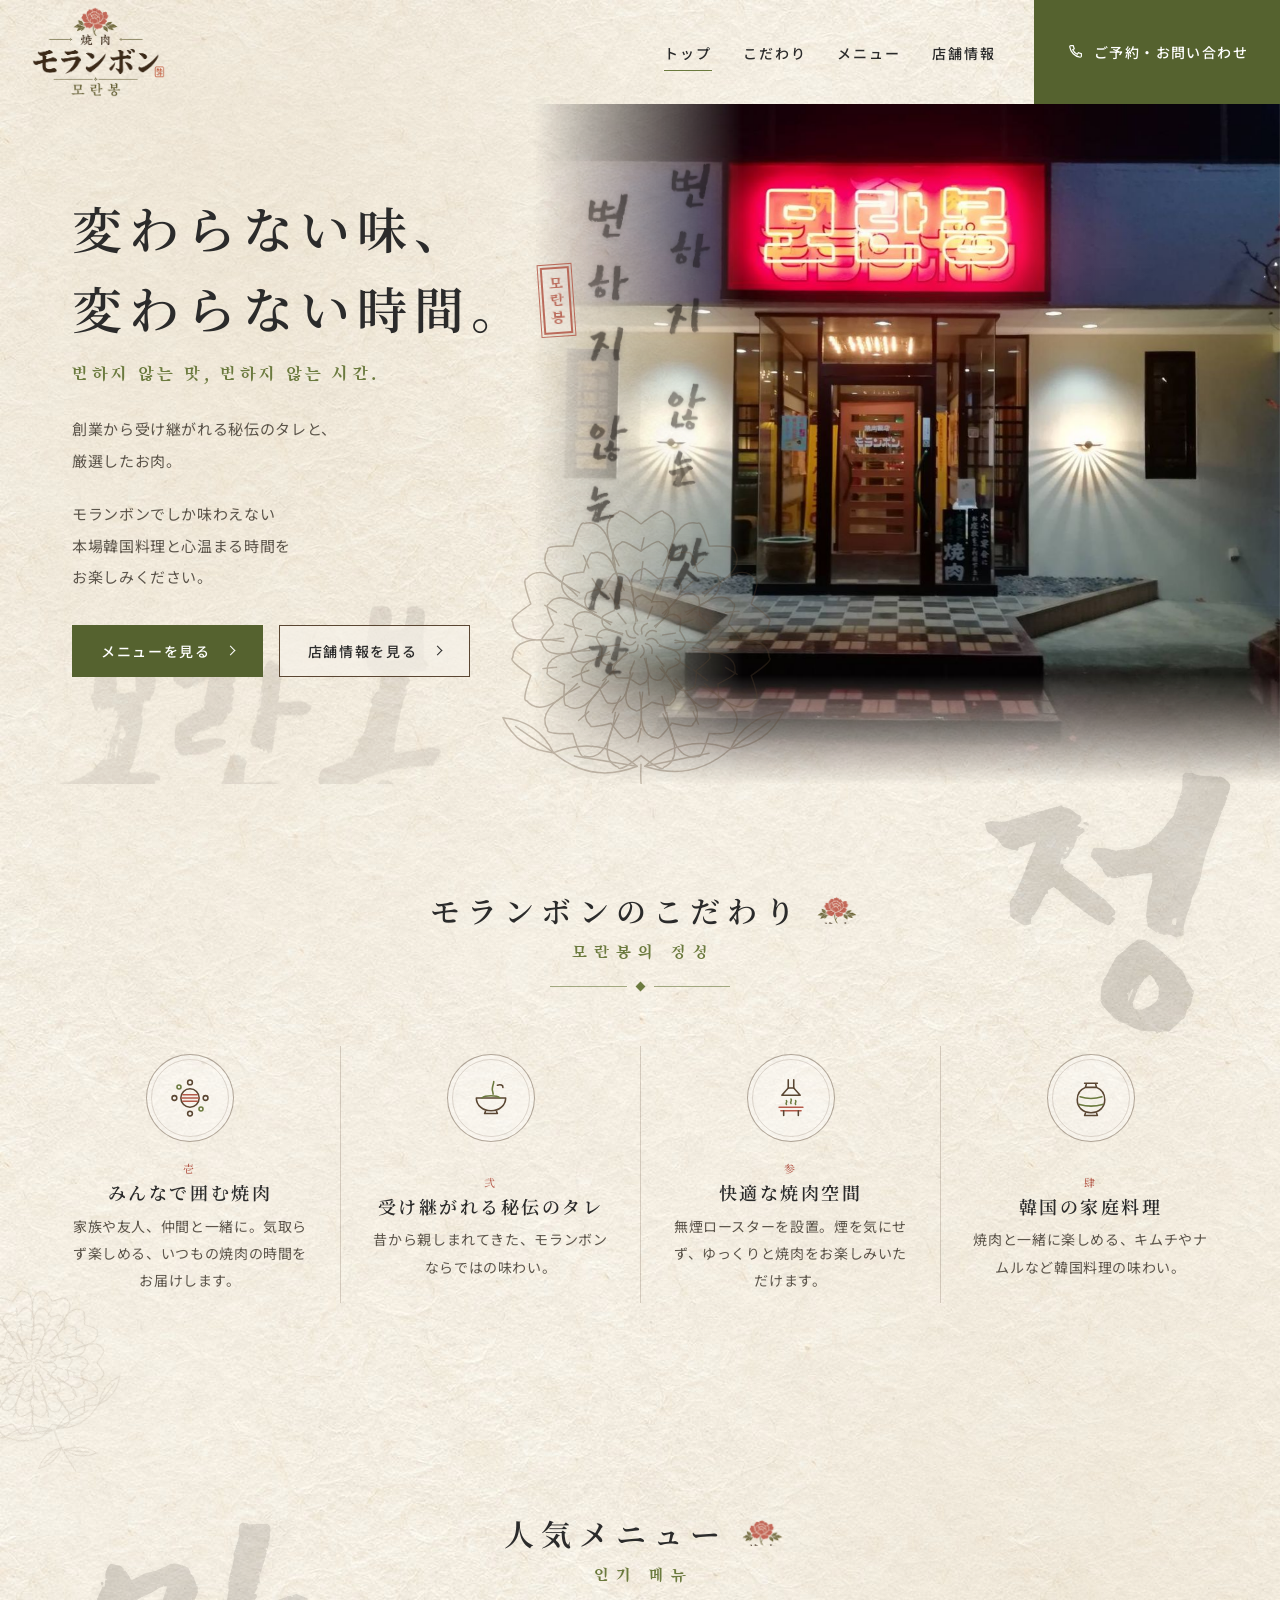
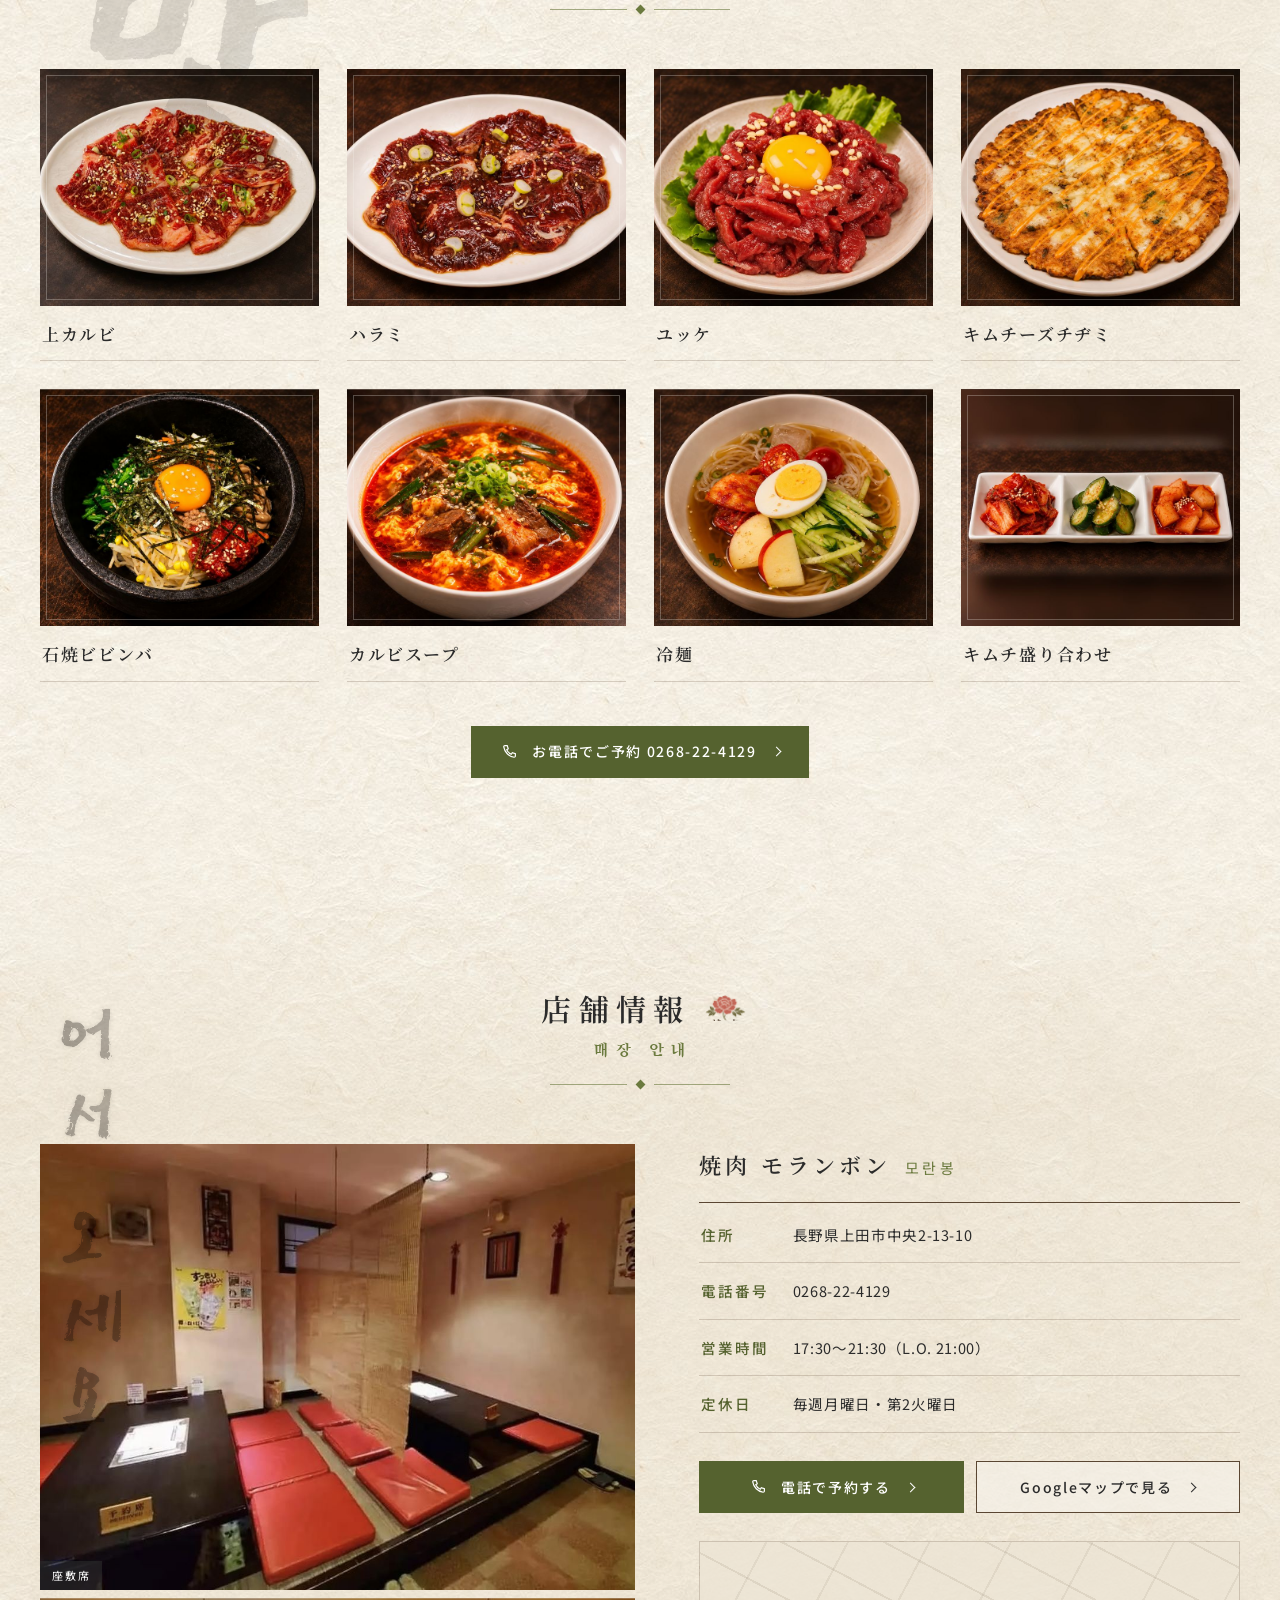
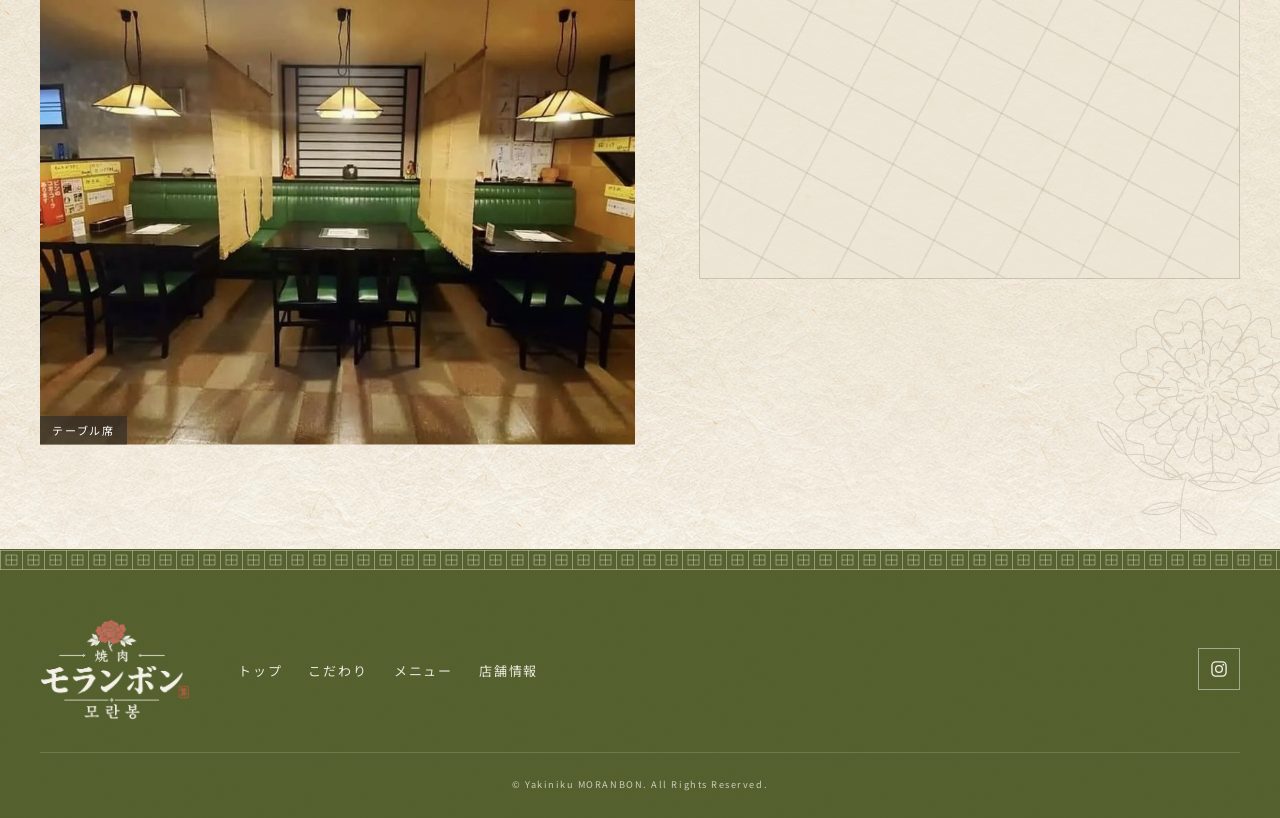
==== index.html @ 40c9368d "焼肉モランボン LP 初版 Co-Authored-By: Claude Opus 5.5 <noreply@anthropic.com> Claude-Session: https://claude" ====
<!DOCTYPE html>
<html lang="ja">
<head>
<meta charset="UTF-8">
<meta name="viewport" content="width=device-width, initial-scale=1">
<title>焼肉 モランボン｜変わらない味、変わらない時間。本場韓国の焼肉・韓国料理</title>
<meta name="description" content="焼肉・韓国料理店「モランボン（모란봉）」の公式ホームページ。創業から受け継がれる秘伝のタレと厳選したお肉、手づくりの韓国料理で、心温まる時間をお過ごしください。">
<meta name="theme-color" content="#6B7A3E">
<link rel="canonical" href="https://yu-creative-studio.github.io/moranbon/">
<meta property="og:type" content="website">
<meta property="og:site_name" content="焼肉 モランボン">
<meta property="og:title" content="焼肉 モランボン｜変わらない味、変わらない時間。">
<meta property="og:description" content="創業から受け継がれる秘伝のタレと厳選したお肉。本場・韓国の焼肉と心温まる時間を。">
<meta property="og:url" content="https://yu-creative-studio.github.io/moranbon/">
<meta property="og:image" content="https://yu-creative-studio.github.io/moranbon/images/hero-exterior.jpg">
<meta name="twitter:card" content="summary_large_image">
<link rel="icon" href="images/peony.png">

<link rel="preconnect" href="https://fonts.googleapis.com">
<link rel="preconnect" href="https://fonts.gstatic.com" crossorigin>
<link href="https://fonts.googleapis.com/css2?family=Noto+Sans+JP:wght@400;500&family=Noto+Sans+KR:wght@400;500&family=Noto+Serif+JP:wght@500;600&family=Noto+Serif+KR:wght@400&family=Song+Myung&family=Nanum+Brush+Script&display=swap" rel="stylesheet">
<link rel="preload" as="image" href="images/hero-exterior.jpg">

<!-- 構造化データ（住所・電話番号・営業時間は確定後に追記） -->
<script type="application/ld+json">
{
  "@context": "https://schema.org",
  "@type": "Restaurant",
  "name": "焼肉 モランボン",
  "alternateName": "모란봉",
  "servesCuisine": ["焼肉", "韓国料理"],
  "image": "images/hero-exterior.jpg",
  "telephone": "0268-22-4129",
  "openingHoursSpecification": [{
    "@type": "OpeningHoursSpecification",
    "dayOfWeek": ["Tuesday","Wednesday","Thursday","Friday","Saturday","Sunday"],
    "opens": "17:30",
    "closes": "21:30"
  }],
  "address": {
    "@type": "PostalAddress",
    "addressCountry": "JP",
    "addressRegion": "長野県",
    "addressLocality": "上田市",
    "streetAddress": "中央2-13-10"
  }
}
</script>

<style>
/* =========================================================
   0. Tokens
   ========================================================= */
:root{
  --paper:#F5F1E8;
  --paper-deep:#EDE5D4;
  --ink:#2B2B2B;
  --ink-soft:#5B544A;
  --brown:#5A4632;
  --moss:#6B7A3E;
  --moss-deep:#55622F;
  --rouge:#B45A4A;
  --beige:#D8C7A8;
  --line:rgba(90,70,50,.22);

  --serif:"Noto Serif JP","Hiragino Mincho ProN","Yu Mincho",serif;
  --sans:"Noto Sans JP","Hiragino Sans","Yu Gothic",sans-serif;
  --kr:"Noto Sans KR","Apple SD Gothic Neo",sans-serif;
  --kr-serif:"Song Myung","Noto Serif KR",serif;
  --kr-brush:"Nanum Brush Script","Song Myung",serif;

  --container:1200px;
  --gutter:20px;
  --header-h:72px;
}
@media (min-width:768px){ :root{ --gutter:32px; --header-h:88px; } }
@media (min-width:1200px){ :root{ --header-h:104px; } }

/* =========================================================
   1. Base
   ========================================================= */
*,*::before,*::after{ box-sizing:border-box; }
html{ scroll-behavior:smooth; -webkit-text-size-adjust:100%; scroll-padding-top:var(--header-h); }
@media (prefers-reduced-motion:reduce){ html{ scroll-behavior:auto; } }
body{
  margin:0;
  font-family:var(--sans);
  font-size:15px;
  line-height:1.9;
  letter-spacing:.04em;
  color:var(--ink);
  background-color:var(--paper);
  overflow-x:hidden;
}
@media (min-width:768px){ body{ font-size:16px; } }
img{ max-width:100%; height:auto; display:block; }
a{ color:inherit; text-decoration:none; }
ul{ list-style:none; margin:0; padding:0; }
h1,h2,h3,p,dl,dd,figure{ margin:0; }
:focus-visible{ outline:2px solid var(--moss); outline-offset:3px; }
.sr-only{ position:absolute; width:1px; height:1px; overflow:hidden; clip:rect(0 0 0 0); white-space:nowrap; }

/* =========================================================
   2. 和紙テクスチャ（全面）
   ・繊維（横方向に流れるすじ）＋紙の粒子＋ムラ をSVGで生成
   ・素材画像に差し替える場合は --washi-image を変更
   ========================================================= */
body{
  /* 和紙テクスチャ（継ぎ目なしでタイル表示）。差し替えは washi.jpg を置き換えるだけ */
  background-image:
    radial-gradient(ellipse 60% 30% at 18% 6%, rgba(216,199,168,.22), transparent 70%),
    radial-gradient(ellipse 55% 25% at 85% 40%, rgba(216,199,168,.16), transparent 70%),
    url("images/washi.jpg");
  background-size:100% 100%, 100% 100%, 1024px 1024px;
}
@media (max-width:767px){ body{ background-size:100% 100%, 100% 100%, 720px 720px; } }
main{ overflow-x:clip; }
:root{
  --washi-mottle:url("data:image/svg+xml,%3Csvg xmlns='http://www.w3.org/2000/svg' width='600' height='600'%3E%3Cfilter id='m'%3E%3CfeTurbulence type='fractalNoise' baseFrequency='.01' numOctaves='3' seed='3' stitchTiles='stitch'/%3E%3CfeColorMatrix values='0 0 0 0 .55  0 0 0 0 .45  0 0 0 0 .3  0 0 0 .9 -.32'/%3E%3C/filter%3E%3Crect width='100%25' height='100%25' filter='url(%23m)'/%3E%3C/svg%3E");
  --hanji-strands:url("data:image/svg+xml,%3Csvg xmlns='http://www.w3.org/2000/svg' width='640' height='640'%3E%3Cg fill='none' stroke='%236E5A40' stroke-linecap='round'%3E%3Cpath d='M289.5 358.3L290.4 366.7' stroke-width='0.80' opacity='0.14'/%3E%3Cpath d='M118.2 327.6L112.8 331.7' stroke-width='0.56' opacity='0.11'/%3E%3Cpath d='M58.0 518.2L65.1 519.1' stroke-width='1.09' opacity='0.18'/%3E%3Cpath d='M418.5 394.0L422.5 394.1' stroke-width='0.82' opacity='0.09'/%3E%3Cpath d='M121.7 154.8L122.1 158.0' stroke-width='0.76' opacity='0.16'/%3E%3Cpath d='M332.2 409.8L329.3 415.0' stroke-width='0.77' opacity='0.11'/%3E%3Cpath d='M638.5 637.2L633.6 643.6' stroke-width='0.69' opacity='0.10'/%3E%3Cpath d='M185.0 44.9L187.3 52.2' stroke-width='1.01' opacity='0.12'/%3E%3Cpath d='M613.1 542.3L615.5 544.1' stroke-width='1.05' opacity='0.13'/%3E%3Cpath d='M627.4 254.4L626.1 257.5' stroke-width='0.97' opacity='0.11'/%3E%3Cpath d='M55.8 212.9L49.4 218.9' stroke-width='0.57' opacity='0.10'/%3E%3Cpath d='M64.7 38.3L71.3 42.5' stroke-width='0.84' opacity='0.12'/%3E%3Cpath d='M122.0 468.4L120.4 471.8' stroke-width='0.57' opacity='0.12'/%3E%3Cpath d='M136.2 172.7L129.0 177.8' stroke-width='0.68' opacity='0.17'/%3E%3Cpath d='M134.9 252.3L131.4 259.7' stroke-width='0.56' opacity='0.18'/%3E%3Cpath d='M136.5 165.3L140.4 171.9' stroke-width='0.68' opacity='0.09'/%3E%3Cpath d='M57.7 373.0L56.3 377.2' stroke-width='0.72' opacity='0.13'/%3E%3Cpath d='M613.8 309.6L608.0 312.2' stroke-width='0.61' opacity='0.10'/%3E%3Cpath d='M581.4 523.4L585.1 525.9' stroke-width='0.94' opacity='0.17'/%3E%3Cpath d='M125.8 608.1L123.2 615.9' stroke-width='0.75' opacity='0.09'/%3E%3Cpath d='M24.8 616.1L22.1 619.7' stroke-width='0.65' opacity='0.16'/%3E%3Cpath d='M381.7 187.8L379.2 190.9' stroke-width='0.54' opacity='0.10'/%3E%3Cpath d='M358.0 545.5L362.3 550.7' stroke-width='1.05' opacity='0.10'/%3E%3Cpath d='M10.6 172.3L16.2 173.4' stroke-width='0.61' opacity='0.12'/%3E%3Cpath d='M366.2 84.2L361.3 85.9' stroke-width='1.09' opacity='0.15'/%3E%3Cpath d='M442.4 374.0L446.2 374.5' stroke-width='0.51' opacity='0.17'/%3E%3Cpath d='M448.6 616.2L447.3 619.0' stroke-width='0.79' opacity='0.15'/%3E%3Cpath d='M204.1 639.6L203.6 643.0' stroke-width='0.94' opacity='0.17'/%3E%3Cpath d='M471.7 450.4L464.3 452.4' stroke-width='0.71' opacity='0.15'/%3E%3Cpath d='M576.5 557.5L572.2 560.9' stroke-width='1.02' opacity='0.14'/%3E%3Cpath d='M400.0 244.7L397.8 250.8' stroke-width='0.55' opacity='0.14'/%3E%3Cpath d='M635.7 563.1L638.3 570.0' stroke-width='0.94' opacity='0.14'/%3E%3Cpath d='M281.9 536.6L279.5 539.0' stroke-width='0.52' opacity='0.14'/%3E%3Cpath d='M307.8 147.3L307.9 154.5' stroke-width='0.87' opacity='0.17'/%3E%3Cpath d='M163.7 7.2L161.2 11.3' stroke-width='0.62' opacity='0.10'/%3E%3Cpath d='M579.7 422.4L574.3 424.3' stroke-width='0.70' opacity='0.15'/%3E%3Cpath d='M127.0 275.8L119.5 277.9' stroke-width='1.03' opacity='0.12'/%3E%3Cpath d='M373.2 202.6L373.2 206.4' stroke-width='1.00' opacity='0.16'/%3E%3Cpath d='M455.2 608.0L459.2 610.4' stroke-width='0.77' opacity='0.11'/%3E%3Cpath d='M137.0 265.0L137.1 271.7' stroke-width='0.69' opacity='0.16'/%3E%3Cpath d='M628.5 289.6L631.9 289.9' stroke-width='1.02' opacity='0.08'/%3E%3Cpath d='M453.5 365.2L449.7 368.1' stroke-width='0.51' opacity='0.09'/%3E%3Cpath d='M291.1 15.8L297.0 21.2' stroke-width='0.58' opacity='0.08'/%3E%3Cpath d='M402.7 285.7L399.5 291.7' stroke-width='0.98' opacity='0.18'/%3E%3Cpath d='M438.1 127.6L443.0 130.7' stroke-width='0.51' opacity='0.13'/%3E%3Cpath d='M457.1 114.6L459.2 118.7' stroke-width='0.92' opacity='0.13'/%3E%3Cpath d='M393.2 484.0L389.0 487.2' stroke-width='1.04' opacity='0.09'/%3E%3Cpath d='M596.9 462.3L597.4 466.1' stroke-width='0.88' opacity='0.17'/%3E%3Cpath d='M241.2 364.0L234.5 369.0' stroke-width='1.07' opacity='0.13'/%3E%3Cpath d='M416.8 131.1L410.7 135.1' stroke-width='0.88' opacity='0.15'/%3E%3Cpath d='M136.5 576.0L127.6 576.6' stroke-width='0.82' opacity='0.16'/%3E%3Cpath d='M205.1 582.4L208.8 589.6' stroke-width='0.55' opacity='0.12'/%3E%3Cpath d='M352.2 491.7L358.1 492.2' stroke-width='0.99' opacity='0.09'/%3E%3Cpath d='M511.9 110.7L508.0 113.8' stroke-width='0.58' opacity='0.09'/%3E%3Cpath d='M330.6 463.1L326.1 469.7' stroke-width='1.07' opacity='0.13'/%3E%3Cpath d='M607.5 55.1L607.1 59.4' stroke-width='0.67' opacity='0.15'/%3E%3Cpath d='M408.9 334.6L407.4 342.5' stroke-width='0.69' opacity='0.12'/%3E%3Cpath d='M541.0 576.3L537.2 578.3' stroke-width='1.08' opacity='0.13'/%3E%3Cpath d='M366.7 128.6L366.7 134.8' stroke-width='0.86' opacity='0.08'/%3E%3Cpath d='M620.4 330.3L616.0 333.4' stroke-width='0.84' opacity='0.13'/%3E%3Cpath d='M442.2 42.2L443.9 48.2' stroke-width='1.07' opacity='0.17'/%3E%3Cpath d='M172.3 302.8L173.1 306.5' stroke-width='0.99' opacity='0.17'/%3E%3Cpath d='M305.0 203.0L303.5 206.9' stroke-width='1.06' opacity='0.09'/%3E%3Cpath d='M498.7 14.6L501.9 17.3' stroke-width='0.91' opacity='0.11'/%3E%3Cpath d='M227.4 396.7L225.0 399.4' stroke-width='0.57' opacity='0.13'/%3E%3Cpath d='M160.4 126.5L161.6 132.6' stroke-width='0.73' opacity='0.12'/%3E%3Cpath d='M338.8 102.2L337.1 106.1' stroke-width='0.88' opacity='0.13'/%3E%3Cpath d='M544.8 391.5L550.9 396.9' stroke-width='0.94' opacity='0.16'/%3E%3Cpath d='M577.7 202.2L573.0 203.3' stroke-width='0.63' opacity='0.18'/%3E%3Cpath d='M568.0 85.7L565.1 89.1' stroke-width='0.66' opacity='0.09'/%3E%3Cpath d='M532.6 269.8L539.7 272.8' stroke-width='0.74' opacity='0.15'/%3E%3Cpath d='M11.4 128.6L4.5 130.5' stroke-width='1.08' opacity='0.09'/%3E%3Cpath d='M323.6 485.2L320.3 490.2' stroke-width='0.61' opacity='0.09'/%3E%3Cpath d='M68.0 24.0L67.7 30.3' stroke-width='0.84' opacity='0.09'/%3E%3Cpath d='M118.1 130.5L110.1 130.7' stroke-width='1.06' opacity='0.09'/%3E%3Cpath d='M39.6 609.0L35.4 612.8' stroke-width='0.70' opacity='0.13'/%3E%3Cpath d='M329.8 275.3L336.4 275.5' stroke-width='0.92' opacity='0.16'/%3E%3Cpath d='M116.0 290.5L118.2 297.6' stroke-width='0.62' opacity='0.10'/%3E%3Cpath d='M328.0 9.9L321.3 14.7' stroke-width='0.92' opacity='0.17'/%3E%3Cpath d='M402.8 258.9L402.7 265.5' stroke-width='1.09' opacity='0.16'/%3E%3Cpath d='M165.3 583.2L159.6 588.0' stroke-width='0.99' opacity='0.12'/%3E%3Cpath d='M573.8 563.1L568.5 567.9' stroke-width='0.96' opacity='0.12'/%3E%3Cpath d='M462.5 45.2L463.0 50.2' stroke-width='0.51' opacity='0.12'/%3E%3Cpath d='M408.8 399.4L404.4 400.1' stroke-width='0.90' opacity='0.11'/%3E%3Cpath d='M422.2 364.5L424.4 370.4' stroke-width='1.10' opacity='0.14'/%3E%3Cpath d='M448.8 487.5L457.7 488.1' stroke-width='0.87' opacity='0.15'/%3E%3Cpath d='M164.2 257.0L166.9 258.9' stroke-width='0.73' opacity='0.09'/%3E%3Cpath d='M160.6 579.6L160.4 585.9' stroke-width='1.08' opacity='0.14'/%3E%3Cpath d='M636.9 408.3L644.5 410.2' stroke-width='0.86' opacity='0.16'/%3E%3Cpath d='M28.9 595.3L29.2 599.2' stroke-width='0.60' opacity='0.13'/%3E%3Cpath d='M391.1 37.5L393.3 45.9' stroke-width='0.82' opacity='0.14'/%3E%3Cpath d='M234.0 182.9L232.7 189.7' stroke-width='0.67' opacity='0.15'/%3E%3Cpath d='M189.5 9.0L193.9 9.6' stroke-width='0.59' opacity='0.16'/%3E%3Cpath d='M249.6 574.4L257.0 575.6' stroke-width='1.09' opacity='0.17'/%3E%3Cpath d='M47.0 579.6L47.4 585.1' stroke-width='1.08' opacity='0.10'/%3E%3Cpath d='M335.0 599.9L335.7 607.2' stroke-width='1.09' opacity='0.16'/%3E%3Cpath d='M386.3 73.7L387.3 80.3' stroke-width='0.62' opacity='0.09'/%3E%3Cpath d='M338.0 79.6L335.1 84.5' stroke-width='0.77' opacity='0.11'/%3E%3Cpath d='M372.6 268.5L371.9 276.1' stroke-width='1.10' opacity='0.18'/%3E%3Cpath d='M469.9 152.6L466.5 153.8' stroke-width='0.97' opacity='0.14'/%3E%3Cpath d='M229.9 173.8L228.4 180.7' stroke-width='0.86' opacity='0.14'/%3E%3Cpath d='M482.1 121.5L477.7 121.8' stroke-width='1.05' opacity='0.17'/%3E%3Cpath d='M25.3 38.9L26.4 43.4' stroke-width='0.87' opacity='0.09'/%3E%3Cpath d='M346.7 46.4L344.8 49.4' stroke-width='0.83' opacity='0.14'/%3E%3Cpath d='M238.8 306.3L240.8 310.0' stroke-width='0.95' opacity='0.16'/%3E%3Cpath d='M47.6 76.7L44.6 83.9' stroke-width='0.96' opacity='0.10'/%3E%3Cpath d='M271.6 165.2L274.7 172.4' stroke-width='0.89' opacity='0.18'/%3E%3Cpath d='M208.2 351.1L201.0 353.0' stroke-width='0.76' opacity='0.12'/%3E%3Cpath d='M62.1 560.1L65.4 561.0' stroke-width='0.84' opacity='0.13'/%3E%3Cpath d='M438.6 191.3L446.0 193.1' stroke-width='0.63' opacity='0.15'/%3E%3C/g%3E%3Cg fill='%236E5A40'%3E%3Ccircle cx='52' cy='194' r='0.9' opacity='0.16'/%3E%3Ccircle cx='181' cy='91' r='0.7' opacity='0.17'/%3E%3Ccircle cx='234' cy='75' r='0.9' opacity='0.15'/%3E%3Ccircle cx='588' cy='602' r='1.0' opacity='0.13'/%3E%3Ccircle cx='514' cy='195' r='0.6' opacity='0.13'/%3E%3Ccircle cx='598' cy='573' r='0.6' opacity='0.12'/%3E%3Ccircle cx='234' cy='233' r='0.7' opacity='0.13'/%3E%3Ccircle cx='125' cy='361' r='1.0' opacity='0.14'/%3E%3Ccircle cx='535' cy='360' r='0.5' opacity='0.17'/%3E%3Ccircle cx='564' cy='180' r='0.4' opacity='0.14'/%3E%3Ccircle cx='348' cy='363' r='1.1' opacity='0.16'/%3E%3Ccircle cx='515' cy='41' r='0.8' opacity='0.17'/%3E%3Ccircle cx='54' cy='52' r='0.9' opacity='0.19'/%3E%3Ccircle cx='54' cy='406' r='0.5' opacity='0.17'/%3E%3Ccircle cx='415' cy='157' r='0.6' opacity='0.17'/%3E%3Ccircle cx='334' cy='489' r='0.7' opacity='0.12'/%3E%3Ccircle cx='620' cy='430' r='0.7' opacity='0.14'/%3E%3Ccircle cx='461' cy='453' r='1.0' opacity='0.13'/%3E%3Ccircle cx='529' cy='427' r='1.0' opacity='0.18'/%3E%3Ccircle cx='534' cy='569' r='1.1' opacity='0.16'/%3E%3Ccircle cx='335' cy='454' r='1.0' opacity='0.13'/%3E%3Ccircle cx='269' cy='94' r='0.9' opacity='0.20'/%3E%3Ccircle cx='240' cy='107' r='0.5' opacity='0.13'/%3E%3Ccircle cx='187' cy='621' r='0.4' opacity='0.12'/%3E%3Ccircle cx='73' cy='415' r='0.9' opacity='0.10'/%3E%3Ccircle cx='40' cy='294' r='0.8' opacity='0.19'/%3E%3Ccircle cx='23' cy='70' r='0.5' opacity='0.11'/%3E%3Ccircle cx='151' cy='459' r='0.8' opacity='0.11'/%3E%3Ccircle cx='118' cy='180' r='0.5' opacity='0.17'/%3E%3Ccircle cx='200' cy='351' r='1.0' opacity='0.14'/%3E%3C/g%3E%3C/svg%3E");
  --lattice:url("data:image/svg+xml,%3Csvg xmlns='http://www.w3.org/2000/svg' width='44' height='22'%3E%3Cg fill='none' stroke='%23F5F1E8' stroke-opacity='.38' stroke-width='1'%3E%3Cpath d='M0 1.5H44M0 20.5H44M0.5 1.5V20.5M22.5 1.5V20.5'/%3E%3Cpath d='M6 6H17V16H6zM28 6H39V16H28z'/%3E%3Cpath d='M11.5 6V16M6 11H17M33.5 6V16M28 11H39'/%3E%3C/g%3E%3C/svg%3E");
  --washi-grain:url("data:image/svg+xml,%3Csvg xmlns='http://www.w3.org/2000/svg' width='260' height='260'%3E%3Cfilter id='n'%3E%3CfeTurbulence type='fractalNoise' baseFrequency='.85' numOctaves='3' stitchTiles='stitch'/%3E%3CfeColorMatrix values='0 0 0 0 .35  0 0 0 0 .27  0 0 0 0 .18  0 0 0 .11 0'/%3E%3C/filter%3E%3Crect width='100%25' height='100%25' filter='url(%23n)'/%3E%3C/svg%3E");
  --washi-fiber:url("data:image/svg+xml,%3Csvg xmlns='http://www.w3.org/2000/svg' width='500' height='500'%3E%3Cfilter id='f'%3E%3CfeTurbulence type='fractalNoise' baseFrequency='.004 .09' numOctaves='4' seed='7' stitchTiles='stitch'/%3E%3CfeColorMatrix values='0 0 0 0 .42  0 0 0 0 .34  0 0 0 0 .22  0 0 0 -1.5 .8'/%3E%3C/filter%3E%3Crect width='100%25' height='100%25' filter='url(%23f)' opacity='.22'/%3E%3C/svg%3E");
}

/* =========================================================
   3. 共通パーツ
   ========================================================= */
.container{ width:100%; max-width:calc(var(--container) + var(--gutter)*2); margin-inline:auto; padding-inline:var(--gutter); }
.section{ position:relative; padding-block:64px; }
@media (min-width:768px){ .section{ padding-block:88px; } }
@media (min-width:1200px){ .section{ padding-block:104px; } }

/* セクション見出し：明朝＋牡丹マーク＋菱形の飾り罫 */
.sec-title{ text-align:center; margin-bottom:40px; }
@media (min-width:768px){ .sec-title{ margin-bottom:56px; } }
.sec-title h2{
  display:inline-flex; align-items:center; gap:.5em;
  font-family:var(--serif); font-weight:600;
  font-size:clamp(22px, 2.6vw, 30px);
  letter-spacing:.24em; line-height:1.5;
  padding-left:.24em;
}
.sec-title h2 img{ width:1.35em; height:auto; flex:none; }
.sec-title .kr{ display:block; margin-top:4px; font-family:var(--kr-serif); font-size:15px; letter-spacing:.42em; padding-left:.42em; color:var(--moss); }
@media (min-width:768px){ .sec-title .kr{ font-size:17px; } }
.ornament{
  display:flex; align-items:center; justify-content:center; gap:10px;
  margin:14px auto 0; width:180px; color:var(--moss);
}
.ornament::before,.ornament::after{ content:""; flex:1; height:1px; background:currentColor; opacity:.6; }
.ornament i{ width:7px; height:7px; background:currentColor; transform:rotate(45deg); flex:none; }

/* ボタン：直線・角丸なし */
.btn{
  display:inline-flex; align-items:center; justify-content:center; gap:14px;
  min-height:52px; padding:0 28px;
  font-size:14px; letter-spacing:.12em; font-weight:500;
  border:1px solid var(--moss-deep);
  transition:background-color .25s, color .25s, border-color .25s;
}
.btn::after{
  content:""; width:7px; height:7px;
  border-top:1.5px solid currentColor; border-right:1.5px solid currentColor;
  transform:rotate(45deg); margin-left:2px;
}
.btn--fill{ background:var(--moss-deep); color:#fff; }
.btn--fill:hover{ border-color:var(--brown); }
.btn--line{ background:rgba(245,241,232,.7); color:var(--ink); border-color:var(--brown); }
.btn--line:hover{ color:#fff; border-color:var(--brown); }

/* 薄いハングル文字（縦書き・背景装飾） */
.hangul-deco{
  position:absolute; z-index:0; pointer-events:none; user-select:none;
  display:flex; flex-direction:column; align-items:flex-start;
  writing-mode:vertical-rl;
  font-family:var(--kr-serif); font-size:30px; line-height:1;
  letter-spacing:.32em;
  color:var(--brown); opacity:.2;
  white-space:nowrap;
}
.hangul-deco span{ padding:.35em .32em; border-left:1px solid rgba(90,70,50,.45); }
.hangul-deco span:first-child{ border-right:1px solid rgba(90,70,50,.45); }
.hangul-deco span:nth-child(2n){ padding-top:1.6em; }
.hangul-deco span:nth-child(3n){ font-size:.82em; padding-top:.9em; }
.hangul-deco .red{ color:var(--rouge); }

/* 韓紙ににじむ筆文字ハングル（images/calli-*.png） */
.calli{ position:absolute; z-index:0; pointer-events:none; user-select:none; height:auto; mix-blend-mode:multiply; }
.calli--hero{ display:none; }
.calli--hero-sp{ right:12px; top:12px; width:62px; opacity:.6; z-index:2; mix-blend-mode:normal; }
.calli--jeong{ width:120px; right:-14px; top:18px; opacity:.12; transform:rotate(4deg); }
.calli--mat{ width:110px; right:-10px; top:14px; opacity:.12; transform:rotate(-3deg); }
.calli--welcome{ width:44px; right:10px; top:24px; opacity:.32; }
@media (min-width:768px){
  .calli--hero{ display:block; height:440px; width:auto; left:46%; top:44px; opacity:.6; z-index:1; }
  .calli--hero-sp{ display:none; }
  .calli--jeong{ width:220px; right:2.5%; top:30px; opacity:.16; }
  .calli--mat{ width:200px; right:auto; left:2.5%; top:36px; opacity:.16; }
  .calli--welcome{ width:auto; height:380px; right:auto; left:3%; top:40px; opacity:.4; }
}
@media (min-width:1200px){
  .calli--hero{ height:560px; left:44%; top:34px; }
  .calli--jeong{ width:290px; right:4%; }
  .calli--mat{ width:260px; left:4%; }
  .calli--welcome{ height:460px; }
}

/* 落款（赤い印） */
.seal{
  display:inline-grid; grid-template-columns:1fr; place-items:center;
  writing-mode:vertical-rl;
  font-family:var(--kr-serif); color:var(--rouge);
  border:2px solid var(--rouge); outline:1px solid var(--rouge); outline-offset:2px;
  padding:6px 4px; line-height:1.05; letter-spacing:.06em;
  background:rgba(245,241,232,.4);
  transform:rotate(-4deg);
  opacity:.88;
}

/* 創窓（チャンサル）格子の帯 */
.lattice-band{ height:22px; background-image:var(--lattice); background-size:44px 22px; background-repeat:repeat-x; }

/* 牡丹の線画（装飾） */
.peony-line{ position:absolute; z-index:0; pointer-events:none; color:var(--brown); }
.peony-line svg{ width:100%; height:100%; display:block; }

/* スクロールで静かに現れる */
/* =========================================================
   MOTION
   ・JSが動く環境でのみ「画面外の要素」を隠し、表示時に動かす
     （最初の画面はアニメーション前から完成している）
   ・prefers-reduced-motion では全て停止
   ========================================================= */
:root{ --ease-out:cubic-bezier(.22,.61,.36,1); --ease-brush:cubic-bezier(.65,.05,.36,1); }

/* 待機状態へは一瞬で切り替え、表示時だけアニメーションさせる */
.js-motion .is-pending,.js-motion .is-pending *,.js-motion .is-pending::before,.js-motion .is-pending::after,.js-motion .is-pending *::before,.js-motion .is-pending *::after{ transition:none !important; }

/* --- 汎用：ふわっと浮かび上がる --- */
.js-motion .reveal.is-pending{ opacity:0; transform:translateY(28px); }
.js-motion .reveal{ transition:opacity 1.6s var(--ease-out), transform 1.6s var(--ease-out); }

/* --- 見出し：飾り罫が中央から伸びる／韓国語が字間を詰めて現れる --- */
.js-motion .sec-title.is-pending .ornament::before,
.js-motion .sec-title.is-pending .ornament::after{ transform:scaleX(0); }
.js-motion .sec-title .ornament::before{ transform-origin:right; transition:transform 1.76s 0.56s var(--ease-out); }
.js-motion .sec-title .ornament::after{ transform-origin:left; transition:transform 1.76s 0.56s var(--ease-out); }
.js-motion .sec-title.is-pending .ornament i{ transform:rotate(45deg) scale(0); }
.js-motion .sec-title .ornament i{ transition:transform 0.96s 0.4s var(--ease-out); }
.js-motion .sec-title.is-pending .kr{ opacity:0; letter-spacing:.9em; }
.js-motion .sec-title .kr{ transition:opacity 1.92s 0.32s ease, letter-spacing 2.24s 0.32s var(--ease-out); }
.js-motion .sec-title.is-pending h2 img{ transform:rotate(-40deg) scale(.4); opacity:0; }
.js-motion .sec-title h2 img{ transition:transform 1.76s 0.8s var(--ease-out), opacity 1.28s 0.8s ease; }

/* --- こだわり：アイコンの円がふくらむ --- */
.js-motion .feature.is-pending .feature-icon{ transform:scale(.7); }
.js-motion .feature .feature-icon{ transition:transform 1.6s var(--ease-out); transition-delay:inherit; }
.feature-icon svg{ transition:transform 0.8s var(--ease-out); }
.feature:hover .feature-icon svg{ transform:translateY(-3px) rotate(-6deg); }

/* --- メニュー：写真が下から幕を上げるように現れる --- */
.js-motion .menu-card figure{ transition:clip-path 1.76s var(--ease-brush); transition-delay:inherit; clip-path:inset(0 0 0 0); }
.js-motion .menu-card.is-pending figure{ clip-path:inset(100% 0 0 0); }
.js-motion .menu-card figure img{ transition:transform 2.56s var(--ease-out); }
.js-motion .menu-card.is-pending figure img{ transform:scale(1.18); }
.menu-card:hover figure img{ transform:scale(1.06); }

/* --- 店舗写真：左右からスライド --- */
.js-motion .shop-photos.is-pending figure:nth-child(1){ clip-path:inset(0 100% 0 0); }
.js-motion .shop-photos.is-pending figure:nth-child(2){ clip-path:inset(0 0 0 100%); }
.js-motion .shop-photos figure{ clip-path:inset(0 0 0 0); transition:clip-path 1.92s var(--ease-brush); }
.js-motion .shop-photos figure:nth-child(2){ transition-delay:.18s; }

/* --- 筆文字：筆で書くように上から（横書きは左から）にじみ出る --- */
.js-motion .calli.is-pending{ clip-path:inset(0 0 100% 0); filter:blur(3px); }
.js-motion .calli{ transition:clip-path 3.84s var(--ease-brush), filter 3.84s ease; }
.js-motion .hero-brush.is-pending{ clip-path:inset(0 100% 0 0); }
.js-motion .hero-brush{ transition:clip-path 3.52s 1.44s var(--ease-brush); }
/* スクロールでわずかに漂う（パララックス） */
.calli,.hero-brush,.peony-line{ translate:0 var(--py,0px); }

/* --- 牡丹の線画：線が描かれていく --- */
.js-motion .peony-line svg{ stroke-dasharray:1400; stroke-dashoffset:0; transition:stroke-dashoffset 6.4s var(--ease-out); }
.js-motion .peony-line.is-pending svg{ stroke-dashoffset:1400; }
.peony-line svg{ animation:peony-sway 22.4s ease-in-out infinite alternate; transform-origin:50% 90%; }
@keyframes peony-sway{ from{ rotate:-2deg; } to{ rotate:2.5deg; } }

/* --- ファーストビュー：読み込み時の演出 --- */
.js-motion .hero-photo img{ animation:hero-zoom 4.48s var(--ease-out) both; }
@keyframes hero-zoom{ from{ transform:scale(1.12); filter:brightness(.55) saturate(.6); } to{ transform:scale(1); filter:none; } }
.js-motion .hero-copy h1 .line{ animation:rise 1.92s var(--ease-out) both; }
.js-motion .hero-copy h1 .line:nth-child(1){ animation-delay:.35s; }
.js-motion .hero-copy h1 .line:nth-child(2){ animation-delay:.6s; }
.js-motion .hero-kr{ animation:rise-kr 2.24s 1.52s var(--ease-out) both; }
.js-motion .hero-lead{ animation:rise 1.76s 1.84s var(--ease-out) both; }
.js-motion .hero-lead + .hero-lead{ animation-delay:1.3s; }
.js-motion .hero-actions{ animation:rise 1.6s 2.4s var(--ease-out) both; }
.js-motion .hero-copy .seal{ animation:stamp 0.88s 3.04s cubic-bezier(.3,1.6,.5,1) both; }
@keyframes rise{ from{ opacity:0; transform:translateY(26px); } to{ opacity:1; transform:none; } }
@keyframes rise-kr{ from{ opacity:0; letter-spacing:.6em; } to{ opacity:1; letter-spacing:.2em; } }
@keyframes stamp{ 0%{ opacity:0; transform:rotate(-4deg) scale(2.2); } 60%{ opacity:1; } 100%{ opacity:.88; transform:rotate(-4deg) scale(1); } }
.js-motion .site-header{ animation:fade-down 1.44s 0.16s var(--ease-out) both; }
@keyframes fade-down{ from{ opacity:0; transform:translateY(-14px); } to{ opacity:1; transform:none; } }

/* ネオン看板のようにかすかに明滅（TOP写真のハイライト） */
.hero-photo::after{
  content:""; position:absolute; inset:0; pointer-events:none;
  background:radial-gradient(ellipse 30% 18% at 62% 22%, rgba(255,60,80,.22), transparent 70%);
  mix-blend-mode:screen; animation:neon 8s 4.8s infinite;
}
@media (max-width:767px){ .hero-photo::after{ background:radial-gradient(ellipse 40% 20% at 48% 18%, rgba(255,60,80,.22), transparent 70%); } }
@keyframes neon{ 0%,100%{ opacity:.9; } 46%{ opacity:.9; } 48%{ opacity:.35; } 50%{ opacity:1; } 53%{ opacity:.5; } 56%{ opacity:1; } }

/* ボタン：ホバーで墨が満ちる */
.btn{ position:relative; overflow:hidden; isolation:isolate; }
.btn::before{ content:""; position:absolute; inset:0; z-index:-1; background:var(--brown); transform:scaleX(0); transform-origin:left; transition:transform .5s var(--ease-out); }
.btn:hover::before{ transform:scaleX(1); }
.btn--line:hover{ color:#fff; }
.btn:hover::after{ animation:nudge 0.96s ease; }
@keyframes nudge{ 50%{ translate:4px 0; } }

@media (prefers-reduced-motion:reduce){
  *,*::before,*::after{ animation:none !important; transition:none !important; }
  .js-motion .is-pending,.js-motion .is-pending *{ opacity:1 !important; transform:none !important; clip-path:none !important; filter:none !important; }
  .calli,.hero-brush,.peony-line{ translate:none; }
}

/* 未確定情報のプレースホルダー */
.ph{
  color:#9A8E7B; font-size:.92em;
  border-bottom:1px dashed #B9AB92; padding-bottom:1px;
}

/* =========================================================
   SECTION 01：ヘッダー
   ========================================================= */
.site-header{
  position:sticky; top:0; z-index:100;
  height:var(--header-h);
  transition:background-color .3s, box-shadow .3s;
}
.site-header.is-scrolled{
  background:rgba(245,241,232,.94);
  box-shadow:0 1px 0 var(--line);
  -webkit-backdrop-filter:blur(6px); backdrop-filter:blur(6px);
}
.header-inner{
  height:100%; display:flex; align-items:center; justify-content:space-between;
  padding-left:var(--gutter);
}
.logo{ display:block; flex:none; }
.logo img{ height:calc(var(--header-h) - 14px); width:auto; }

.gnav{ display:none; }
@media (min-width:1200px){
  .gnav{ display:flex; align-items:stretch; height:100%; }
  .gnav ul{ display:flex; align-items:center; gap:clamp(20px,2.4vw,40px); padding-right:clamp(24px,3vw,44px); }
  .gnav a{
    position:relative; font-size:14px; letter-spacing:.14em; font-weight:500; padding:8px 0;
  }
  .gnav a::after{
    content:""; position:absolute; left:50%; bottom:0; width:0; height:1px; background:var(--moss);
    transition:width .3s, left .3s;
  }
  .gnav a:hover::after,.gnav a[aria-current="page"]::after{ width:100%; left:0; }
  .gnav .reserve{
    display:flex; align-items:center; gap:10px;
    padding:0 32px; background:var(--moss-deep); color:#fff;
    font-size:14px; letter-spacing:.1em; font-weight:500;
    transition:background-color .25s;
  }
  .gnav .reserve:hover{ background:var(--brown); }
  .gnav .reserve svg{ width:18px; height:18px; }
}

/* ハンバーガー */
.menu-toggle{
  width:var(--header-h); height:var(--header-h); flex:none;
  display:flex; flex-direction:column; align-items:center; justify-content:center; gap:6px;
  background:var(--moss-deep); color:#fff; border:0; cursor:pointer; padding:0;
  font-family:var(--sans); font-size:10px; letter-spacing:.14em;
}
.menu-toggle .bars{ position:relative; width:26px; height:14px; }
.menu-toggle .bars span{ position:absolute; left:0; width:100%; height:1.5px; background:#fff; transition:transform .3s, opacity .3s, top .3s; }
.menu-toggle .bars span:nth-child(1){ top:0; }
.menu-toggle .bars span:nth-child(2){ top:6px; }
.menu-toggle .bars span:nth-child(3){ top:12px; }
.menu-open .menu-toggle .bars span:nth-child(1){ top:6px; transform:rotate(45deg); }
.menu-open .menu-toggle .bars span:nth-child(2){ opacity:0; }
.menu-open .menu-toggle .bars span:nth-child(3){ top:6px; transform:rotate(-45deg); }
@media (min-width:1200px){ .menu-toggle{ display:none; } }

/* スマホ・タブレット用ドロワー */
.drawer{
  position:fixed; inset:var(--header-h) 0 0 0; z-index:99;
  background:var(--paper);
  background-image:url("images/washi.jpg");
  background-size:720px 720px;
  overflow-y:auto;
  opacity:0; visibility:hidden; transform:translateY(-8px);
  transition:opacity .3s, transform .3s, visibility 0s .3s;
}
.menu-open .drawer{ opacity:1; visibility:visible; transform:none; transition:opacity .3s, transform .3s; }
.menu-open{ overflow:hidden; }
.drawer-inner{ padding:24px var(--gutter) 48px; max-width:560px; margin-inline:auto; }
.drawer li a{
  display:flex; justify-content:space-between; align-items:baseline;
  padding:18px 4px; border-bottom:1px solid var(--line);
  font-family:var(--serif); font-size:18px; letter-spacing:.18em;
}
.drawer li a small{ font-family:var(--kr); font-size:11px; color:var(--moss); letter-spacing:.2em; }
.drawer .btn{ width:100%; margin-top:32px; }
@media (min-width:1200px){ .drawer{ display:none; } }

/* =========================================================
   SECTION 02：ファーストビュー
   ========================================================= */
.hero{ position:relative; overflow:hidden; }
.hero-photo{ position:relative; z-index:1; }
.hero-photo img{ width:100%; height:100%; object-fit:cover; object-position:50% 30%; }
.hero-photo{
  aspect-ratio:4/3.2;
  -webkit-mask-image:linear-gradient(to bottom, #000 62%, transparent 100%);
          mask-image:linear-gradient(to bottom, #000 62%, transparent 100%);
}
.hero-copy{ position:relative; z-index:2; padding:0 var(--gutter) 56px; margin-top:-56px; }
.hero-copy h1{
  font-family:var(--serif); font-weight:600;
  font-size:clamp(30px, 8.6vw, 40px);
  line-height:1.6; letter-spacing:.14em;
}
.hero-copy h1 .line{ display:block; }
.hero-copy h1 .seal{ font-weight:400; }
.hero-lead{ margin-top:22px; color:var(--ink-soft); line-height:2.1; font-size:14.5px; }
.hero-lead span{ display:block; }
.hero-actions{ display:grid; gap:12px; margin-top:32px; }
.hero .hangul-deco{ top:8px; right:4px; font-size:20px; height:280px; z-index:2; opacity:.24; color:#fff; }
.hero .hangul-deco span:nth-child(n+5){ display:none; }
@media (max-width:767px){
  .menu-sec .hangul-deco,.shop-sec .hangul-deco{ display:none; }
  .features .hangul-deco{ opacity:.1; top:16px; }
  .hero .hangul-deco{ opacity:.42; }
}
.hero .hangul-deco span{ border-color:rgba(255,255,255,.5); }
.hero-kr{ margin-top:10px; font-family:var(--kr-serif); font-size:16px; letter-spacing:.2em; color:var(--moss); }
.hero-brush{ display:none; }
.hero-copy .seal{ position:absolute; right:var(--gutter); top:-28px; font-size:15px; }
.hero .peony-line{ width:220px; height:220px; left:-30px; top:calc(min(80vw, 600px) - 150px); opacity:.28; z-index:1; }

@media (min-width:768px){
  .hero{
    display:grid; grid-template-columns:minmax(0,1fr) minmax(0,1.15fr);
    min-height:540px;
  }
  .hero-copy{
    grid-column:1; grid-row:1; align-self:center;
    margin:0; padding:40px 0 64px var(--gutter);
  }
  .hero-photo{
    grid-column:2; grid-row:1;
    aspect-ratio:auto;
    -webkit-mask-image:linear-gradient(to right, transparent 0, #000 28%), linear-gradient(to top, transparent 0, #000 16%);
            mask-image:linear-gradient(to right, transparent 0, #000 28%), linear-gradient(to top, transparent 0, #000 16%);
    -webkit-mask-composite:source-in; mask-composite:intersect;
  }
  .hero-copy h1{ font-size:clamp(32px, 4.2vw, 50px); white-space:nowrap; }
  .hero-actions{ display:flex; flex-wrap:wrap; gap:16px; }
  .hero .hangul-deco{ top:24px; right:auto; left:40%; height:440px; font-size:26px; color:var(--brown); opacity:.16; }
  .hero .hangul-deco span:nth-child(n+5){ display:block; }
  .hero .hangul-deco span{ border-color:rgba(90,70,50,.45); }
  .hero-copy .seal{ position:static; margin-left:14px; vertical-align:top; font-size:16px; }
  .hero-brush{
    display:block; position:absolute; z-index:1; pointer-events:none;
    left:var(--gutter); bottom:18px;
    width:300px; height:auto; mix-blend-mode:multiply; opacity:.1;
  }
  .hero .peony-line{ width:300px; height:300px; left:44%; top:auto; bottom:-70px; opacity:.32; }
}
@media (min-width:1200px){
  .hero{ grid-template-columns:minmax(0,5fr) minmax(0,7fr); min-height:680px; }
  .hero-copy{ padding-left:max(var(--gutter), calc((100vw - var(--container)) / 2 + var(--gutter))); padding-right:16px; }
  .hero-lead{ font-size:15px; }
  .hero .peony-line{ width:360px; height:360px; left:36%; bottom:-80px; }
  .hero .hangul-deco{ left:46%; }
  .hero-brush{ left:max(var(--gutter), calc((100vw - var(--container)) / 2)); width:420px; bottom:-70px; }
  .hero-kr{ font-size:18px; }
}

/* =========================================================
   SECTION 03：こだわり
   ========================================================= */
.features{ position:relative; z-index:1; }
.feature-list{ display:grid; grid-template-columns:1fr; }
.feature{
  display:grid; grid-template-columns:72px 1fr; gap:18px; align-items:start;
  padding:24px 4px; border-top:1px solid var(--line);
}
.feature:last-child{ border-bottom:1px solid var(--line); }
.feature-icon{
  width:72px; height:72px; border-radius:50%;
  border:1px solid rgba(90,70,50,.45);
  display:grid; place-items:center;
  background:rgba(255,255,255,.35);
  position:relative;
}
.feature-icon::after{ content:""; position:absolute; inset:4px; border-radius:50%; border:1px solid rgba(90,70,50,.18); }
.feature-icon svg{ width:38px; height:38px; }
.feature h3{ font-family:var(--serif); font-weight:600; font-size:18px; letter-spacing:.14em; line-height:1.6; }
.feature h3 .num{ display:block; font-family:var(--serif); font-size:11px; letter-spacing:.2em; color:var(--rouge); font-weight:500; }
.feature p{ margin-top:6px; font-size:14px; color:var(--ink-soft); line-height:1.95; }

@media (min-width:768px){
  .feature-list{ grid-template-columns:1fr 1fr; }
  .feature{ grid-template-columns:1fr; justify-items:center; text-align:center; padding:36px 28px; border-top:0; }
  .feature:last-child{ border-bottom:0; }
  .feature:nth-child(2n){ border-left:1px solid var(--line); }
  .feature:nth-child(n+3){ border-top:1px solid var(--line); }
  .feature-icon{ width:88px; height:88px; }
  .feature-icon svg{ width:44px; height:44px; }
  .feature p{ max-width:22em; }
}
@media (min-width:1200px){
  .feature-list{ grid-template-columns:repeat(4,1fr); }
  .feature{ padding:8px 28px; }
  .feature:nth-child(n+3){ border-top:0; }
  .feature + .feature{ border-left:1px solid var(--line); }
}
.features .hangul-deco{ right:1.5%; top:30px; height:360px; font-size:24px; }
@media (max-width:1199px){ .features .hangul-deco{ font-size:18px; height:300px; opacity:.16; } }
.features .peony-line{ width:200px; height:200px; left:-60px; bottom:-40px; opacity:.16; transform:rotate(-18deg); }

/* =========================================================
   SECTION 04：人気メニュー
   ========================================================= */
.menu-grid{ display:grid; grid-template-columns:repeat(2,1fr); gap:24px 14px; }
@media (min-width:768px){ .menu-grid{ gap:36px 28px; } }
@media (min-width:1200px){ .menu-grid{ grid-template-columns:repeat(4,1fr); gap:28px; } }
.menu-card figure{ position:relative; aspect-ratio:1/1; overflow:hidden; background:#1d1a17; }
@media (min-width:768px){ .menu-card figure{ aspect-ratio:4/3.4; } }
.menu-card figure img{ width:100%; height:100%; object-fit:cover; transition:transform .8s ease; }
.menu-card:hover figure img{ transform:scale(1.04); }
.menu-card figure::after{ content:""; position:absolute; inset:6px; border:1px solid rgba(245,241,232,.28); pointer-events:none; }
.menu-meta{
  display:flex; flex-wrap:wrap; justify-content:space-between; align-items:baseline; gap:2px 8px;
  padding:12px 2px 10px; border-bottom:1px solid var(--line);
}
.menu-meta h3{ font-family:var(--serif); font-weight:600; font-size:15px; letter-spacing:.1em; }
@media (min-width:768px){ .menu-meta h3{ font-size:17px; } }
.menu-meta .price{ font-family:var(--serif); font-size:14px; color:var(--brown); letter-spacing:.06em; white-space:nowrap; }
.menu-meta .price.is-tbd{ color:#9A8E7B; font-size:12px; font-family:var(--sans); letter-spacing:.1em; }

/* 写真未提供時の仮画像 */
.img-placeholder{
  position:absolute; inset:0; display:grid; place-content:center; justify-items:center; gap:10px;
  background:
    radial-gradient(circle at 50% 42%, rgba(180,90,74,.18), transparent 60%),
    #2a2622;
  color:rgba(245,241,232,.55); font-size:12px; letter-spacing:.2em;
}
.img-placeholder svg{ width:44%; max-width:120px; height:auto; color:rgba(216,199,168,.45); }

.menu-foot{ display:flex; flex-direction:column; align-items:center; gap:18px; margin-top:44px; }
.menu-foot .note{ font-size:12px; color:#8C8170; letter-spacing:.06em; text-align:center; }
.menu-foot .btn{ min-width:280px; }
.menu-foot .btn svg,.drawer .btn svg{ width:18px; height:18px; }
.menu-sec .hangul-deco{ left:1.5%; top:40px; height:340px; font-size:24px; }
@media (max-width:1199px){ .menu-sec .hangul-deco{ font-size:18px; height:260px; top:20px; opacity:.16; } }
.shop-sec .hangul-deco{ left:1.5%; top:30px; height:320px; font-size:24px; }
@media (max-width:1199px){ .shop-sec .hangul-deco{ font-size:18px; height:240px; top:16px; opacity:.16; } }

/* =========================================================
   SECTION 05：店舗情報
   ========================================================= */
.shop-sec{ position:relative; }
.shop-sec::before{ /* うっすらと色を敷いてセクションを区切る */
  content:""; position:absolute; inset:0; z-index:-1;
  background:linear-gradient(to bottom, transparent, rgba(216,199,168,.22) 18%, rgba(216,199,168,.22) 82%, transparent);
}
.shop-grid{ display:grid; gap:32px; }
.shop-photos{ display:grid; grid-template-columns:1fr 1fr; gap:8px; }
.shop-photos figure{ position:relative; overflow:hidden; }
.shop-photos .main{ grid-column:1 / -1; aspect-ratio:4/3; }
.shop-photos .sub{ aspect-ratio:4/3; }
.shop-photos img{ width:100%; height:100%; object-fit:cover; }
.shop-photos figcaption{
  position:absolute; left:0; bottom:0; padding:4px 12px;
  background:rgba(43,43,43,.62); color:#fff; font-size:11px; letter-spacing:.16em;
}
@media (max-width:767px){ .shop-photos{ margin-inline:calc(var(--gutter) * -1); } }

.shop-name{ display:flex; align-items:baseline; flex-wrap:wrap; gap:6px 14px; padding-bottom:16px; border-bottom:1px solid var(--brown); }
.shop-name .ja{ font-family:var(--serif); font-weight:600; font-size:22px; letter-spacing:.18em; }
.shop-name .kr{ font-family:var(--kr); font-size:15px; color:var(--moss); letter-spacing:.24em; }
.shop-dl{ margin-top:4px; }
.shop-dl > div{ display:grid; grid-template-columns:5.5em 1fr; gap:12px; padding:14px 2px; border-bottom:1px solid var(--line); font-size:14.5px; }
.shop-dl dt{ font-weight:500; color:var(--moss-deep); letter-spacing:.14em; }
.shop-actions{ display:grid; gap:12px; margin-top:28px; }
.shop-actions .btn svg{ width:18px; height:18px; }

.map-box{
  position:relative; margin-top:28px; aspect-ratio:16/10; overflow:hidden;
  border:1px solid var(--line);
  background:
    repeating-linear-gradient(28deg, transparent 0 46px, rgba(90,70,50,.10) 46px 48px),
    repeating-linear-gradient(-62deg, transparent 0 70px, rgba(90,70,50,.08) 70px 72px),
    rgba(237,229,212,.75);
  display:grid; place-content:center; justify-items:center; gap:8px; text-align:center;
  color:#8C8170; font-size:12px; letter-spacing:.1em;
}
.map-box svg{ width:30px; height:30px; color:var(--moss); }
.map-box iframe{ position:absolute; inset:0; width:100%; height:100%; border:0; filter:sepia(.3) saturate(.75) contrast(.95); }

@media (min-width:768px){
  .shop-grid{ grid-template-columns:minmax(0,1.1fr) minmax(0,1fr); gap:48px; align-items:start; }
}
@media (min-width:1200px){ .shop-grid{ gap:64px; } .shop-actions{ grid-template-columns:1fr 1fr; } }
.shop-sec .peony-line{ width:260px; height:260px; right:-50px; bottom:-30px; opacity:.16; transform:rotate(14deg); }

/* =========================================================
   SECTION 06：フッター
   ========================================================= */
.site-footer{
  position:relative; overflow:hidden;
  border-top:0;
  background:var(--moss-deep); color:#F5F1E8;
  padding:48px 0 24px;
}
.footer-lattice{ background-color:var(--moss-deep); background-image:var(--lattice); background-size:44px 22px; height:22px; opacity:1;
}
.site-footer::before{ content:""; position:absolute; inset:0; background-image:var(--washi-grain); background-size:260px; opacity:.55; mix-blend-mode:multiply; pointer-events:none; }
.footer-inner{ position:relative; display:grid; gap:28px; justify-items:center; text-align:center; }
.footer-logo img{ width:170px; }
.fnav ul{ display:flex; flex-wrap:wrap; justify-content:center; gap:10px 26px; }
.fnav a{ font-size:13px; letter-spacing:.14em; opacity:.92; }
.fnav a:hover{ opacity:1; text-decoration:underline; text-underline-offset:6px; }
.sns{ display:flex; gap:14px; }
.sns a{ width:42px; height:42px; display:grid; place-items:center; border:1px solid rgba(245,241,232,.5); transition:background-color .25s; }
.sns a:hover{ background:rgba(245,241,232,.14); }
.sns svg{ width:20px; height:20px; }
.copy{ font-size:11px; letter-spacing:.14em; opacity:.75; padding-top:20px; border-top:1px solid rgba(245,241,232,.22); width:100%; }
@media (min-width:768px){
  .footer-inner{ grid-template-columns:auto 1fr auto; justify-items:stretch; text-align:left; align-items:center; gap:32px 48px; }
  .footer-logo img{ width:150px; }
  .fnav ul{ justify-content:flex-start; }
  .copy{ grid-column:1 / -1; text-align:center; }
}

/* トースト（準備中の案内） */
/* スマホ用 固定予約バー */
.sp-cta{
  position:fixed; left:0; right:0; bottom:0; z-index:90;
  display:grid; grid-template-columns:1.4fr 1fr;
  padding-bottom:env(safe-area-inset-bottom);
  background:var(--paper);
  box-shadow:0 -1px 0 var(--line);
  transform:translateY(110%); transition:transform .35s ease;
}
.sp-cta.is-show{ transform:none; }
.sp-cta a{ display:flex; align-items:center; justify-content:center; gap:8px; height:56px; font-size:14px; font-weight:500; letter-spacing:.12em; }
.sp-cta svg{ width:18px; height:18px; }
.sp-cta-tel{ background:var(--moss-deep); color:#fff; }
.sp-cta-map{ color:var(--ink); }
@media (min-width:768px){ .sp-cta{ display:none; } }
@media (max-width:767px){ .site-footer{ padding-bottom:calc(24px + 56px); } .toast{ bottom:76px; } }

.toast{
  position:fixed; left:50%; bottom:24px; z-index:200;
  transform:translate(-50%, 20px); opacity:0; pointer-events:none;
  background:rgba(43,43,43,.9); color:#fff; font-size:13px; letter-spacing:.08em;
  padding:12px 22px; transition:opacity .3s, transform .3s; max-width:calc(100% - 32px); text-align:center;
}
.toast.is-show{ opacity:1; transform:translate(-50%,0); }
</style>
</head>

<body>
<!-- 共通SVG（牡丹の線画・アイコン） -->
<svg width="0" height="0" style="position:absolute" aria-hidden="true">
  <defs>
    <symbol id="peony-line" viewBox="40 30 320 370"><g fill="none" stroke="currentColor" stroke-width="1.5" stroke-linecap="round" stroke-linejoin="round"><path d="M279.3 172.0 Q330.4 163.4 331.9 188.3 Q336.6 190.9 313.2 206.8 Q322.8 233.4 317.5 232.7 Q301.6 252.0 265.4 215.0"/><path d="M286.8 198.2 L298.8 205.4"/><path d="M263.0 218.2 Q309.3 241.3 295.9 262.3 Q298.3 267.2 270.0 266.3 Q262.1 293.5 258.2 289.7 Q234.1 296.0 226.4 244.8"/><path d="M253.6 243.8 L259.1 256.7"/><path d="M222.6 246.1 Q246.5 292.0 223.3 301.1 Q222.3 306.4 200.0 289.0 Q177.7 306.4 176.7 301.1 Q153.5 292.0 177.4 246.1"/><path d="M200.0 261.3 L196.9 274.9"/><path d="M173.6 244.8 Q165.9 296.0 141.8 289.7 Q137.9 293.5 130.0 266.3 Q101.7 267.2 104.1 262.3 Q90.7 241.3 137.0 218.2"/><path d="M146.4 243.8 L135.8 253.0"/><path d="M134.6 215.0 Q98.4 252.0 82.5 232.7 Q77.2 233.4 86.8 206.8 Q63.4 190.9 68.1 188.3 Q69.6 163.4 120.7 172.0"/><path d="M113.2 198.2 L99.2 199.4"/><path d="M120.7 168.0 Q69.6 176.6 68.1 151.7 Q63.4 149.1 86.8 133.2 Q77.2 106.6 82.5 107.3 Q98.4 88.0 134.6 125.0"/><path d="M113.2 141.8 L101.2 134.6"/><path d="M137.0 121.8 Q90.7 98.7 104.1 77.7 Q101.7 72.8 130.0 73.7 Q137.9 46.5 141.8 50.3 Q165.9 44.0 173.6 95.2"/><path d="M146.4 96.2 L140.9 83.3"/><path d="M177.4 93.9 Q153.5 48.0 176.7 38.9 Q177.7 33.6 200.0 51.0 Q222.3 33.6 223.3 38.9 Q246.5 48.0 222.6 93.9"/><path d="M200.0 78.7 L203.1 65.1"/><path d="M226.4 95.2 Q234.1 44.0 258.2 50.3 Q262.1 46.5 270.0 73.7 Q298.3 72.8 295.9 77.7 Q309.3 98.7 263.0 121.8"/><path d="M253.6 96.2 L264.2 87.0"/><path d="M265.4 125.0 Q301.6 88.0 317.5 107.3 Q322.8 106.6 313.2 133.2 Q336.6 149.1 331.9 151.7 Q330.4 176.6 279.3 168.0"/><path d="M286.8 141.8 L300.8 140.6"/><path d="M252.8 180.6 Q299.3 181.4 296.6 202.4 Q299.9 205.0 279.1 215.2 Q280.8 238.3 277.0 236.8 Q260.2 249.8 236.0 210.1"/><path d="M253.8 200.7 L268.5 211.9"/><path d="M233.7 212.1 Q268.8 242.6 253.2 256.9 Q254.1 261.0 231.6 255.5 Q218.0 274.3 216.0 270.6 Q194.9 269.8 201.7 223.9"/><path d="M221.5 228.2 L225.6 246.2"/><path d="M198.7 223.9 Q206.0 269.8 184.9 270.8 Q182.9 274.5 169.2 255.8 Q146.8 261.5 147.6 257.4 Q131.9 243.2 166.7 212.4"/><path d="M179.1 228.3 L170.6 244.8"/><path d="M164.4 210.5 Q140.5 250.3 123.6 237.5 Q119.8 239.0 121.3 215.9 Q100.4 205.9 103.7 203.3 Q100.8 182.3 147.3 181.1"/><path d="M146.5 201.2 L129.4 208.4"/><path d="M146.7 178.1 Q102.8 193.3 98.1 172.6 Q94.2 171.3 110.2 154.6 Q100.7 133.5 104.8 133.6 Q116.1 115.6 152.5 144.6"/><path d="M138.9 159.5 L121.2 154.0"/><path d="M154.0 142.0 Q110.6 125.3 120.3 106.5 Q118.1 103.0 141.1 100.4 Q147.4 78.2 150.5 80.9 Q170.7 74.4 179.9 120.0"/><path d="M159.9 122.7 L149.9 107.1"/><path d="M182.8 118.9 Q160.2 78.3 179.8 70.1 Q180.3 66.0 199.6 78.9 Q218.7 65.8 219.3 69.9 Q239.0 77.9 216.8 118.8"/><path d="M199.7 108.0 L202.0 89.7"/><path d="M219.6 119.8 Q228.5 74.2 248.7 80.5 Q251.8 77.7 258.3 99.9 Q281.3 102.2 279.1 105.8 Q289.0 124.5 245.8 141.5"/><path d="M239.6 122.3 L253.2 109.8"/><path d="M247.3 144.1 Q283.4 114.9 294.9 132.7 Q299.0 132.6 289.7 153.8 Q305.8 170.4 301.9 171.7 Q297.4 192.4 253.4 177.6"/><path d="M261.0 159.0 L279.5 158.1"/><path d="M234.9 173.0 Q271.4 168.4 270.6 187.8 Q273.1 189.3 257.2 201.1 Q255.9 220.9 253.3 219.6 Q237.4 230.8 221.4 197.7"/><path d="M235.3 189.3 L249.6 199.0"/><path d="M219.4 199.1 Q245.7 224.8 230.1 236.3 Q230.5 239.2 211.3 234.1 Q195.0 245.4 194.4 242.6 Q175.8 237.2 191.7 204.0"/><path d="M207.0 209.6 L208.3 226.8"/><path d="M189.3 203.3 Q185.6 239.9 166.9 234.8 Q164.9 237.0 156.9 218.8 Q137.9 213.1 139.8 210.9 Q132.4 192.9 168.3 184.7"/><path d="M173.4 200.2 L160.7 211.9"/><path d="M167.3 182.4 Q136.4 202.4 128.7 184.6 Q125.8 184.3 135.0 166.7 Q127.6 148.4 130.5 148.4 Q139.9 131.4 168.7 154.4"/><path d="M159.8 168.0 L142.8 165.4"/><path d="M169.9 152.2 Q135.0 140.4 144.1 123.3 Q142.5 120.9 162.0 117.1 Q171.8 99.9 173.5 102.2 Q192.7 99.0 192.7 135.8"/><path d="M176.5 137.3 L167.9 122.4"/><path d="M195.2 135.3 Q182.6 100.8 201.7 97.2 Q202.6 94.4 217.6 107.3 Q237.2 104.2 236.5 107.0 Q251.0 120.0 222.2 142.9"/><path d="M210.9 131.3 L217.2 115.2"/><path d="M224.1 144.6 Q243.3 113.2 257.9 125.9 Q260.7 124.9 260.0 144.7 Q274.7 158.1 272.0 159.3 Q270.9 178.7 235.0 170.5"/><path d="M237.1 154.4 L253.5 149.3"/><path d="M218.7 176.6 Q243.8 179.6 239.5 193.1 Q240.8 194.4 227.8 200.0 Q221.2 212.5 220.1 211.1 Q206.3 214.4 205.2 189.1"/><path d="M215.5 186.7 L223.7 197.2"/><path d="M203.6 189.5 Q213.6 212.8 199.7 215.8 Q199.2 217.5 187.9 209.1 Q173.8 209.7 174.4 207.9 Q164.6 197.6 186.1 184.1"/><path d="M193.3 191.8 L188.3 204.1"/><path d="M184.9 182.8 Q169.7 203.1 160.2 192.6 Q158.5 193.1 160.1 179.1 Q152.6 167.1 154.4 166.8 Q158.4 153.2 180.9 164.9"/><path d="M177.8 175.0 L164.6 176.9"/><path d="M181.3 163.4 Q156.2 160.4 160.5 146.9 Q159.2 145.6 172.2 140.0 Q178.8 127.5 179.9 128.9 Q193.7 125.6 194.8 150.9"/><path d="M184.5 153.3 L176.3 142.8"/><path d="M196.4 150.5 Q186.4 127.2 200.3 124.2 Q200.8 122.5 212.1 130.9 Q226.2 130.3 225.6 132.1 Q235.4 142.4 213.9 155.9"/><path d="M206.7 148.2 L211.7 135.9"/><path d="M215.1 157.2 Q230.3 136.9 239.8 147.4 Q241.5 146.9 239.9 160.9 Q247.4 172.9 245.6 173.2 Q241.6 186.8 219.1 175.1"/><path d="M222.2 165.0 L235.4 163.1"/><path d="M206.0 170.0 Q213.4 165.9 217.6 173.6"/><path d="M204.6 173.9 Q212.9 175.4 211.2 184.1"/><path d="M201.0 175.9 Q206.4 182.5 199.5 188.0"/><path d="M197.0 175.2 Q196.9 183.7 188.1 183.5"/><path d="M194.4 172.1 Q188.8 178.5 182.2 172.7"/><path d="M194.4 167.9 Q186.0 169.3 184.6 160.6"/><path d="M197.0 164.8 Q189.7 160.5 194.3 152.9"/><path d="M201.0 164.1 Q198.2 156.1 206.6 153.2"/><path d="M204.6 166.1 Q207.6 158.2 215.8 161.4"/><path d="M200 298 C 198 330, 206 352, 214 386"/><path d="M196 300 Q157.2 267.3 110 286 Q148.8 318.7 196 300"/><path d="M196 300 L131.5 289.5"/><path d="M110 286 Q94.2 253.2 58 250 Q73.8 282.8 110 286"/><path d="M110 286 L71.0 259.0"/><path d="M204 300 Q253.2 316.5 292 282 Q242.8 265.5 204 300"/><path d="M204 300 L270.0 286.5"/><path d="M292 282 Q329.4 277.7 346 244 Q308.6 248.3 292 282"/><path d="M292 282 L332.5 253.5"/><path d="M203 336 Q169.9 333.4 150 360 Q183.1 362.6 203 336"/><path d="M203 336 L163.2 354.0"/><path d="M206 342 Q227.7 368.7 262 366 Q240.3 339.3 206 342"/><path d="M206 342 L248.0 360.0"/></g></symbol>
    <symbol id="i-phone" viewBox="0 0 24 24"><path fill="none" stroke="currentColor" stroke-width="1.6" d="M6.6 3.5h3l1.4 4.1-2 1.4a12 12 0 0 0 6 6l1.4-2 4.1 1.4v3a1.6 1.6 0 0 1-1.7 1.6A16.5 16.5 0 0 1 5 5.2 1.6 1.6 0 0 1 6.6 3.5z"/></symbol>
    <symbol id="i-pin" viewBox="0 0 24 24"><path fill="none" stroke="currentColor" stroke-width="1.6" d="M12 21s-6.5-6.2-6.5-11.2a6.5 6.5 0 0 1 13 0C18.5 14.8 12 21 12 21z"/><circle cx="12" cy="9.8" r="2.4" fill="none" stroke="currentColor" stroke-width="1.6"/></symbol>
    <symbol id="i-insta" viewBox="0 0 24 24"><rect x="3.5" y="3.5" width="17" height="17" rx="4.5" fill="none" stroke="currentColor" stroke-width="1.6"/><circle cx="12" cy="12" r="4" fill="none" stroke="currentColor" stroke-width="1.6"/><circle cx="17.2" cy="6.8" r="1.1" fill="currentColor"/></symbol>
  </defs>
</svg>

<a class="sr-only" href="#main">本文へスキップ</a>

<!-- ===================== SECTION 01：ヘッダー ===================== -->
<header class="site-header" id="top">
  <div class="header-inner">
    <a href="#top" class="logo" aria-label="焼肉 モランボン トップへ">
      <img src="images/logo.png" alt="焼肉 モランボン 모란봉" width="640" height="434">
    </a>

    <nav class="gnav" aria-label="グローバルナビゲーション">
      <ul>
        <li><a href="#top" aria-current="page">トップ</a></li>
        <li><a href="#concept">こだわり</a></li>
        <li><a href="#menu">メニュー</a></li>
        <li><a href="#shop">店舗情報</a></li>
      </ul>
      <a class="reserve" href="#shop">
        <svg aria-hidden="true"><use href="#i-phone"/></svg>ご予約・お問い合わせ
      </a>
    </nav>

    <button class="menu-toggle" type="button" aria-expanded="false" aria-controls="drawer">
      <span class="bars" aria-hidden="true"><span></span><span></span><span></span></span>
      <span>MENU</span>
    </button>
  </div>
</header>

<div class="drawer" id="drawer" aria-label="メニュー">
  <div class="drawer-inner">
    <ul>
      <li><a href="#top">トップ<small>처음</small></a></li>
      <li><a href="#concept">こだわり<small>정성</small></a></li>
      <li><a href="#menu">メニュー<small>메뉴</small></a></li>
      <li><a href="#shop">店舗情報<small>매장</small></a></li>
    </ul>
    <a class="btn btn--fill" href="tel:0268224129">お電話でのご予約 0268-22-4129</a>
  </div>
</div>

<main id="main">

<!-- ===================== SECTION 02：ファーストビュー ===================== -->
<section class="hero" aria-labelledby="hero-title">
  <div class="hero-photo">
    <!-- ▼ 外観写真 -->
    <img src="images/hero-exterior.jpg" alt="焼肉 モランボンの外観。赤いネオン看板「모란봉」が目印" width="1400" height="1050" fetchpriority="high">
  </div>

  <div class="hero-copy">
    <h1 id="hero-title"><span class="line">変わらない味、</span><span class="line">変わらない時間。<span class="seal" aria-hidden="true" lang="ko">모란봉</span></span></h1>
    <p class="hero-kr" lang="ko">변하지 않는 맛, 변하지 않는 시간.</p>
    <p class="hero-lead">
      <span>創業から受け継がれる秘伝のタレと、</span><span>厳選したお肉。</span>
    </p>
    <p class="hero-lead">
      <span>モランボンでしか味わえない</span><span>本場韓国料理と心温まる時間を</span><span>お楽しみください。</span>
    </p>
    <div class="hero-actions">
      <a class="btn btn--fill" href="#menu">メニューを見る</a>
      <a class="btn btn--line" href="#shop">店舗情報を見る</a>
    </div>
  </div>
  <img class="hero-brush" src="images/calli-moranbong.png" alt="" width="520" height="333" aria-hidden="true">
  <img class="calli calli--hero" src="images/calli-hero.png" alt="" width="319" height="1214" aria-hidden="true">
  <img class="calli calli--hero-sp" src="images/calli-hero-w.png" alt="" width="319" height="1214" aria-hidden="true">
  <div class="peony-line" aria-hidden="true"><svg><use href="#peony-line"/></svg></div>
</section>

<!-- ===================== SECTION 03：モランボンのこだわり ===================== -->
<section class="section features" id="concept" aria-labelledby="concept-title">
  <div class="container">
    <header class="sec-title reveal">
      <h2 id="concept-title">モランボンのこだわり<img src="images/peony.png" alt="" width="168" height="108"></h2>
      <span class="kr" lang="ko">모란봉의 정성</span>
      <div class="ornament" aria-hidden="true"><i></i></div>
    </header>

    <ul class="feature-list">
      <li class="feature reveal">
        <div class="feature-icon" aria-hidden="true">
          <svg viewBox="0 0 48 48" fill="none" stroke="#5A4632" stroke-width="1.7" stroke-linecap="round" stroke-linejoin="round">
            <circle cx="24" cy="24" r="10"/><path d="M16 20.5h16M14.5 24h19M16 27.5h16" stroke="#B45A4A"/>
            <circle cx="24" cy="7" r="2.6"/><circle cx="24" cy="41" r="2.6"/><circle cx="7" cy="24" r="2.6"/><circle cx="41" cy="24" r="2.6"/>
            <circle cx="12" cy="12" r="2.2" stroke="#6B7A3E"/><circle cx="36" cy="36" r="2.2" stroke="#6B7A3E"/>
          </svg>
        </div>
        <div>
          <h3><span class="num">壱</span>みんなで囲む焼肉</h3>
          <p>家族や友人、仲間と一緒に。気取らず楽しめる、いつもの焼肉の時間をお届けします。</p>
        </div>
      </li>
      <li class="feature reveal">
        <div class="feature-icon" aria-hidden="true">
          <svg viewBox="0 0 48 48" fill="none" stroke="#5A4632" stroke-width="1.7" stroke-linecap="round" stroke-linejoin="round">
            <path d="M8 24h32c0 8-7 14-16 14S8 32 8 24z"/>
            <path d="M18 38.6 17 41h14l-1-2.4"/>
            <path d="M14 24c2-1.6 5-2.4 10-2.4s8 .8 10 2.4" stroke="#6B7A3E"/>
            <path d="M27 6c0 3-1.6 5-1.6 8.4 0 2 .9 3.4.9 5.4" stroke="#6B7A3E"/>
            <path d="M31 10c3.6-1.4 6.4.2 6 2.6"/>
          </svg>
        </div>
        <div>
          <h3><span class="num">弐</span>受け継がれる秘伝のタレ</h3>
          <p>昔から親しまれてきた、モランボンならではの味わい。</p>
        </div>
      </li>
      <li class="feature reveal">
        <div class="feature-icon" aria-hidden="true">
          <svg viewBox="0 0 48 48" fill="none" stroke="#5A4632" stroke-width="1.7" stroke-linecap="round" stroke-linejoin="round">
            <path d="M21 4v9M27 4v9"/>
            <path d="M21 13h6l7 8H14z"/>
            <path d="M24 30c-1.6-1.6 1.6-3.2 0-4.8M19 31c-1.4-1.4 1.4-2.8 0-4.2M29 31c-1.4-1.4 1.4-2.8 0-4.2" stroke="#6B7A3E"/>
            <path d="M11 34h26M13 38h22" stroke="#B45A4A"/>
            <path d="M16 38v5M32 38v5"/>
          </svg>
        </div>
        <div>
          <h3><span class="num">参</span>快適な焼肉空間</h3>
          <p>無煙ロースターを設置。煙を気にせず、ゆっくりと焼肉をお楽しみいただけます。</p>
        </div>
      </li>
      <li class="feature reveal">
        <div class="feature-icon" aria-hidden="true">
          <svg viewBox="0 0 48 48" fill="none" stroke="#5A4632" stroke-width="1.7" stroke-linecap="round" stroke-linejoin="round">
            <path d="M17 8h14M19 8c0 2-1 3-1 4.4h12C30 11 29 10 29 8"/>
            <path d="M18 12.4C11.4 15 9 20.4 9 26c0 7.8 5.6 14 15 14s15-6.2 15-14c0-5.6-2.4-11-9-13.6"/>
            <path d="M12 22.6c7.6 2.4 16.4 2.4 24 0M11.4 31c8 2.4 17.2 2.4 25.2 0" stroke="#6B7A3E"/>
            <path d="M18 40.4 17 43h14l-1-2.6"/>
          </svg>
        </div>
        <div>
          <h3><span class="num">肆</span>韓国の家庭料理</h3>
          <p>焼肉と一緒に楽しめる、キムチやナムルなど韓国料理の味わい。</p>
        </div>
      </li>
    </ul>
  </div>
  <img class="calli calli--jeong" src="images/calli-jeong.png" alt="" width="448" height="534" aria-hidden="true" loading="lazy">
  <div class="peony-line" aria-hidden="true"><svg><use href="#peony-line"/></svg></div>
</section>

<!-- ===================== SECTION 04：人気メニュー ===================== -->
<!-- 人気メニュー（全8品・価格は表示しない） -->
<section class="section menu-sec" id="menu" aria-labelledby="menu-title">
  <div class="container">
    <header class="sec-title reveal">
      <h2 id="menu-title">人気メニュー<img src="images/peony.png" alt="" width="168" height="108"></h2>
      <span class="kr" lang="ko">인기 메뉴</span>
      <div class="ornament" aria-hidden="true"><i></i></div>
    </header>

    <ul class="menu-grid">
      <li class="menu-card reveal">
        <figure><img src="images/menu-jokarubi.jpg" alt="上カルビ" width="800" height="600" loading="lazy" decoding="async"></figure>
        <div class="menu-meta"><h3>上カルビ</h3></div>
      </li>
      <li class="menu-card reveal">
        <figure><img src="images/menu-harami.jpg" alt="ハラミ" width="800" height="600" loading="lazy" decoding="async"></figure>
        <div class="menu-meta"><h3>ハラミ</h3></div>
      </li>
      <li class="menu-card reveal">
        <figure><img src="images/menu-yukhoe.jpg" alt="ユッケ" width="800" height="600" loading="lazy" decoding="async"></figure>
        <div class="menu-meta"><h3>ユッケ</h3></div>
      </li>
      <li class="menu-card reveal">
        <figure><img src="images/menu-chijimi.jpg" alt="キムチーズチヂミ" width="800" height="600" loading="lazy" decoding="async"></figure>
        <div class="menu-meta"><h3>キムチーズチヂミ</h3></div>
      </li>
      <li class="menu-card reveal">
        <figure><img src="images/menu-bibimbap.jpg" alt="石焼ビビンバ" width="800" height="600" loading="lazy" decoding="async"></figure>
        <div class="menu-meta"><h3>石焼ビビンバ</h3></div>
      </li>
      <li class="menu-card reveal">
        <figure><img src="images/menu-karubi-soup.jpg" alt="カルビスープ" width="800" height="600" loading="lazy" decoding="async"></figure>
        <div class="menu-meta"><h3>カルビスープ</h3></div>
      </li>
      <li class="menu-card reveal">
        <figure><img src="images/menu-reimen.jpg" alt="冷麺" width="800" height="600" loading="lazy" decoding="async"></figure>
        <div class="menu-meta"><h3>冷麺</h3></div>
      </li>
      <li class="menu-card reveal">
        <figure><img src="images/menu-kimchi.jpg" alt="キムチ盛り合わせ（白菜キムチ・オイキムチ・カクテキ）" width="800" height="678" loading="lazy" decoding="async"></figure>
        <div class="menu-meta"><h3>キムチ盛り合わせ</h3></div>
      </li>
    </ul>

    <div class="menu-foot">
      <a class="btn btn--fill" href="tel:0268224129"><svg aria-hidden="true"><use href="#i-phone"/></svg>お電話でご予約 0268-22-4129</a>
    </div>
  </div>
  <img class="calli calli--mat" src="images/calli-mat.png" alt="" width="420" height="590" aria-hidden="true" loading="lazy">
</section>

<!-- ===================== SECTION 05：店舗情報 ===================== -->
<section class="section shop-sec" id="shop" aria-labelledby="shop-title">
  <div class="container">
    <header class="sec-title reveal">
      <h2 id="shop-title">店舗情報<img src="images/peony.png" alt="" width="168" height="108"></h2>
      <span class="kr" lang="ko">매장 안내</span>
      <div class="ornament" aria-hidden="true"><i></i></div>
    </header>

    <div class="shop-grid">
      <div class="shop-photos reveal">
        <figure class="main"><img src="images/hero-zashiki.jpg" alt="座敷席。赤い座布団と簾で仕切られた落ち着いた空間" width="1170" height="755" loading="lazy" decoding="async"><figcaption>座敷席</figcaption></figure>
        <figure class="main"><img src="images/interior-table.jpg" alt="テーブル席" width="1000" height="652" loading="lazy" decoding="async"><figcaption>テーブル席</figcaption></figure>
      </div>

      <div class="shop-info reveal" id="reserve">
        <p class="shop-name"><span class="ja">焼肉 モランボン</span><span class="kr" lang="ko">모란봉</span></p>
        <dl class="shop-dl">
          <div><dt>住所</dt><dd>長野県上田市中央2-13-10</dd></div>
          <div><dt>電話番号</dt><dd><a href="tel:0268224129">0268-22-4129</a></dd></div>
          <div><dt>営業時間</dt><dd>17:30〜21:30（L.O. 21:00）</dd></div>
          <div><dt>定休日</dt><dd>毎週月曜日・第2火曜日</dd></div>
        </dl>

        <div class="shop-actions">
          <a class="btn btn--fill" href="tel:0268224129"><svg aria-hidden="true"><use href="#i-phone"/></svg>電話で予約する</a>
          <a class="btn btn--line" href="https://www.google.com/maps/search/?api=1&amp;query=%E9%95%B7%E9%87%8E%E7%9C%8C%E4%B8%8A%E7%94%B0%E5%B8%82%E4%B8%AD%E5%A4%AE2-13-10" target="_blank" rel="noopener">Googleマップで見る</a>
        </div>

        <div class="map-box">
          <iframe src="https://www.google.com/maps?q=%E9%95%B7%E9%87%8E%E7%9C%8C%E4%B8%8A%E7%94%B0%E5%B8%82%E4%B8%AD%E5%A4%AE2-13-10&amp;output=embed" title="焼肉 モランボンの地図" loading="lazy" referrerpolicy="no-referrer-when-downgrade"></iframe>
        </div>
      </div>
    </div>
  </div>
  <img class="calli calli--welcome" src="images/calli-welcome.png" alt="" width="155" height="874" aria-hidden="true" loading="lazy">
  <div class="peony-line" aria-hidden="true"><svg><use href="#peony-line"/></svg></div>
</section>

</main>

<!-- ===================== SECTION 06：フッター ===================== -->
<div class="footer-lattice" aria-hidden="true"></div>
<footer class="site-footer">
  <div class="container footer-inner">
    <a href="#top" class="footer-logo" aria-label="焼肉 モランボン トップへ">
      <img src="images/logo-light.png" alt="焼肉 モランボン 모란봉" width="640" height="434" loading="lazy">
    </a>
    <nav class="fnav" aria-label="フッターナビゲーション">
      <ul>
        <li><a href="#top">トップ</a></li>
        <li><a href="#concept">こだわり</a></li>
        <li><a href="#menu">メニュー</a></li>
        <li><a href="#shop">店舗情報</a></li>
      </ul>
    </nav>
    <div class="sns">
      <a href="https://www.instagram.com/1925chi/" aria-label="焼肉 モランボン Instagram（新しいタブで開きます）" target="_blank" rel="noopener"><svg aria-hidden="true"><use href="#i-insta"/></svg></a>
    </div>
    <p class="copy"><small>&copy; Yakiniku MORANBON. All Rights Reserved.</small></p>
  </div>
</footer>

<!-- スマホ用 固定予約バー -->
<div class="sp-cta" aria-label="ご予約">
  <a href="tel:0268224129" class="sp-cta-tel"><svg aria-hidden="true"><use href="#i-phone"/></svg>電話で予約</a>
  <a href="#shop" class="sp-cta-map"><svg aria-hidden="true"><use href="#i-pin"/></svg>アクセス</a>
</div>

<div class="toast" role="status" aria-live="polite"></div>

<script>

(() => {
  const body = document.body;
  const header = document.querySelector('.site-header');
  const toggle = document.querySelector('.menu-toggle');
  const toastEl = document.querySelector('.toast');
  let toastTimer;

  const toast = (msg) => {
    toastEl.textContent = msg;
    toastEl.classList.add('is-show');
    clearTimeout(toastTimer);
    toastTimer = setTimeout(() => toastEl.classList.remove('is-show'), 2400);
  };

  const closeMenu = () => {
    body.classList.remove('menu-open');
    toggle.setAttribute('aria-expanded', 'false');
  };
  toggle.addEventListener('click', () => {
    const open = body.classList.toggle('menu-open');
    toggle.setAttribute('aria-expanded', String(open));
  });
  document.addEventListener('keydown', (e) => { if (e.key === 'Escape') closeMenu(); });
  matchMedia('(min-width:1200px)').addEventListener('change', closeMenu);

  // ヘッダー：スクロールで背景を敷く
  const onScroll = () => header.classList.toggle('is-scrolled', scrollY > 8);
  onScroll();
  addEventListener('scroll', onScroll, { passive: true });

  // 準備中リンク
  document.querySelectorAll('[data-pending]').forEach((a) => {
    a.addEventListener('click', (e) => { e.preventDefault(); toast(a.dataset.pending); });
  });

  // ページ内リンク：ドロワーを閉じてスクロール
  document.querySelectorAll('a[href^="#"]').forEach((a) => {
    a.addEventListener('click', (e) => {
      const id = a.getAttribute('href');
      if (id.length < 2) return;
      const el = id === '#top' ? document.body : document.querySelector(id);
      if (!el) return;
      e.preventDefault();
      closeMenu();
      id === '#top' ? scrollTo({ top: 0, behavior: 'smooth' }) : el.scrollIntoView({ behavior: 'smooth' });
    });
  });

  // スマホ固定バー：ファーストビューを過ぎたら表示
  const cta = document.querySelector('.sp-cta');
  const hero = document.querySelector('.hero');
  if ('IntersectionObserver' in window && cta && hero) {
    new IntersectionObserver(([en]) => cta.classList.toggle('is-show', !en.isIntersecting), { threshold: 0.1 }).observe(hero);
  }

  // ===== モーション =====
  const reduce = matchMedia('(prefers-reduced-motion: reduce)').matches;
  if (!reduce && 'IntersectionObserver' in window) {
    document.documentElement.classList.add('js-motion');
    const targets = document.querySelectorAll('.reveal, .calli, .hero-brush, .peony-line');
    const io = new IntersectionObserver((entries) => {
      entries.forEach((en) => {
        if (en.isIntersecting) { en.target.classList.remove('is-pending'); io.unobserve(en.target); }
      });
    }, { rootMargin: '0px 0px -10% 0px' });
    const vh = innerHeight;
    targets.forEach((el, i) => {
      // ファーストビュー内の筆文字・牡丹は読み込み演出として少し遅れて描く
      const inHero = !!el.closest('.hero');
      const r = el.getBoundingClientRect();
      if (inHero) {
        el.classList.add('is-pending');
        setTimeout(() => el.classList.remove('is-pending'), el.classList.contains('calli') ? 2000 : 1400);
        return;
      }
      if (r.top < vh * 0.92) return; // 最初の画面に見えている要素はそのまま
      const group = el.closest('.feature-list, .menu-grid');
      if (group) el.style.transitionDelay = ([...group.children].indexOf(el) % 4) * 180 + 'ms';
      el.classList.add('is-pending');
      io.observe(el);
    });

    // 筆文字・牡丹のゆるやかなパララックス
    const drift = [...document.querySelectorAll('.calli, .hero-brush, .peony-line')].map((el) => ({
      el, sec: el.closest('section') || el.parentElement,
      k: el.classList.contains('peony-line') ? -0.06 : el.classList.contains('hero-brush') ? 0.1 : 0.14
    }));
    let ticking = false;
    const update = () => {
      ticking = false;
      const h = innerHeight;
      drift.forEach(({ el, sec, k }) => {
        const r = sec.getBoundingClientRect();
        if (r.bottom < -200 || r.top > h + 200) return;
        const p = (r.top + r.height / 2 - h / 2);
        el.style.setProperty('--py', (-p * k).toFixed(1) + 'px');
      });
    };
    addEventListener('scroll', () => { if (!ticking) { ticking = true; requestAnimationFrame(update); } }, { passive: true });
    update();
  }
})();
</script>
</body>
</html>
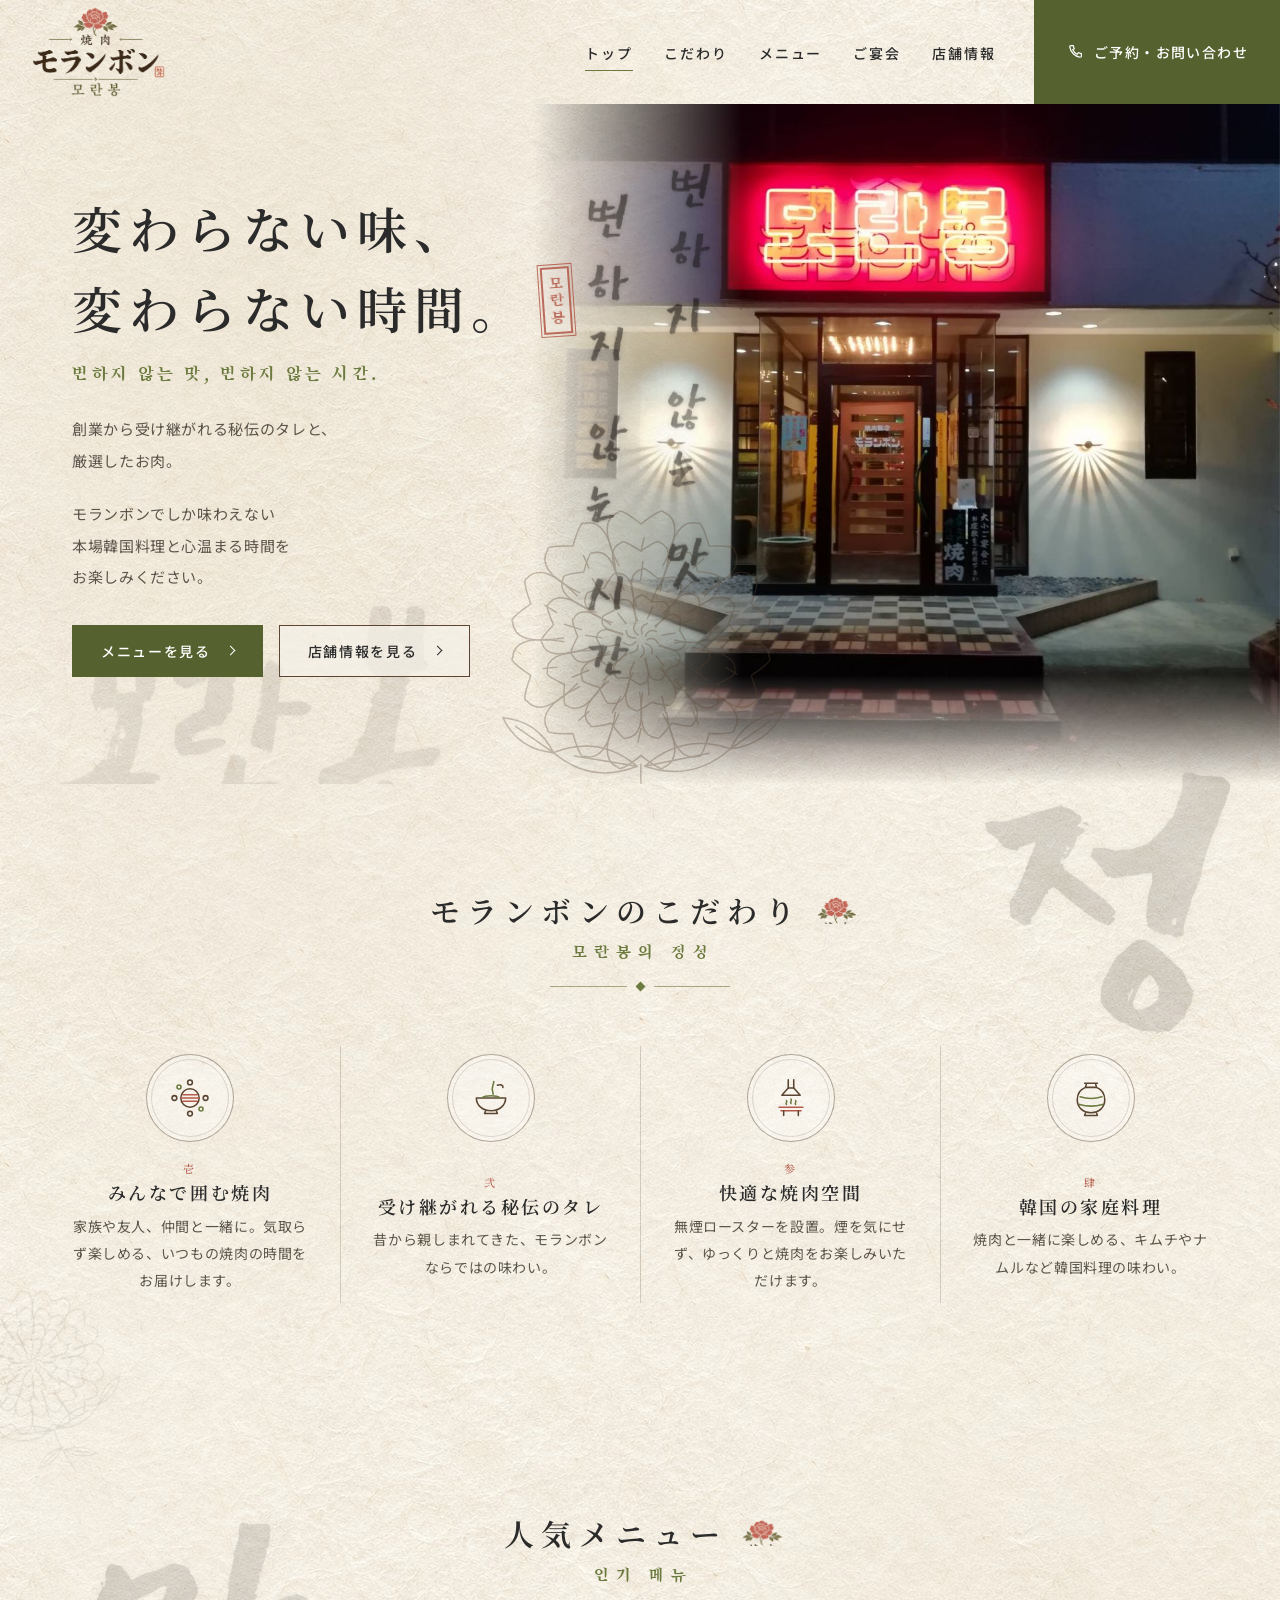
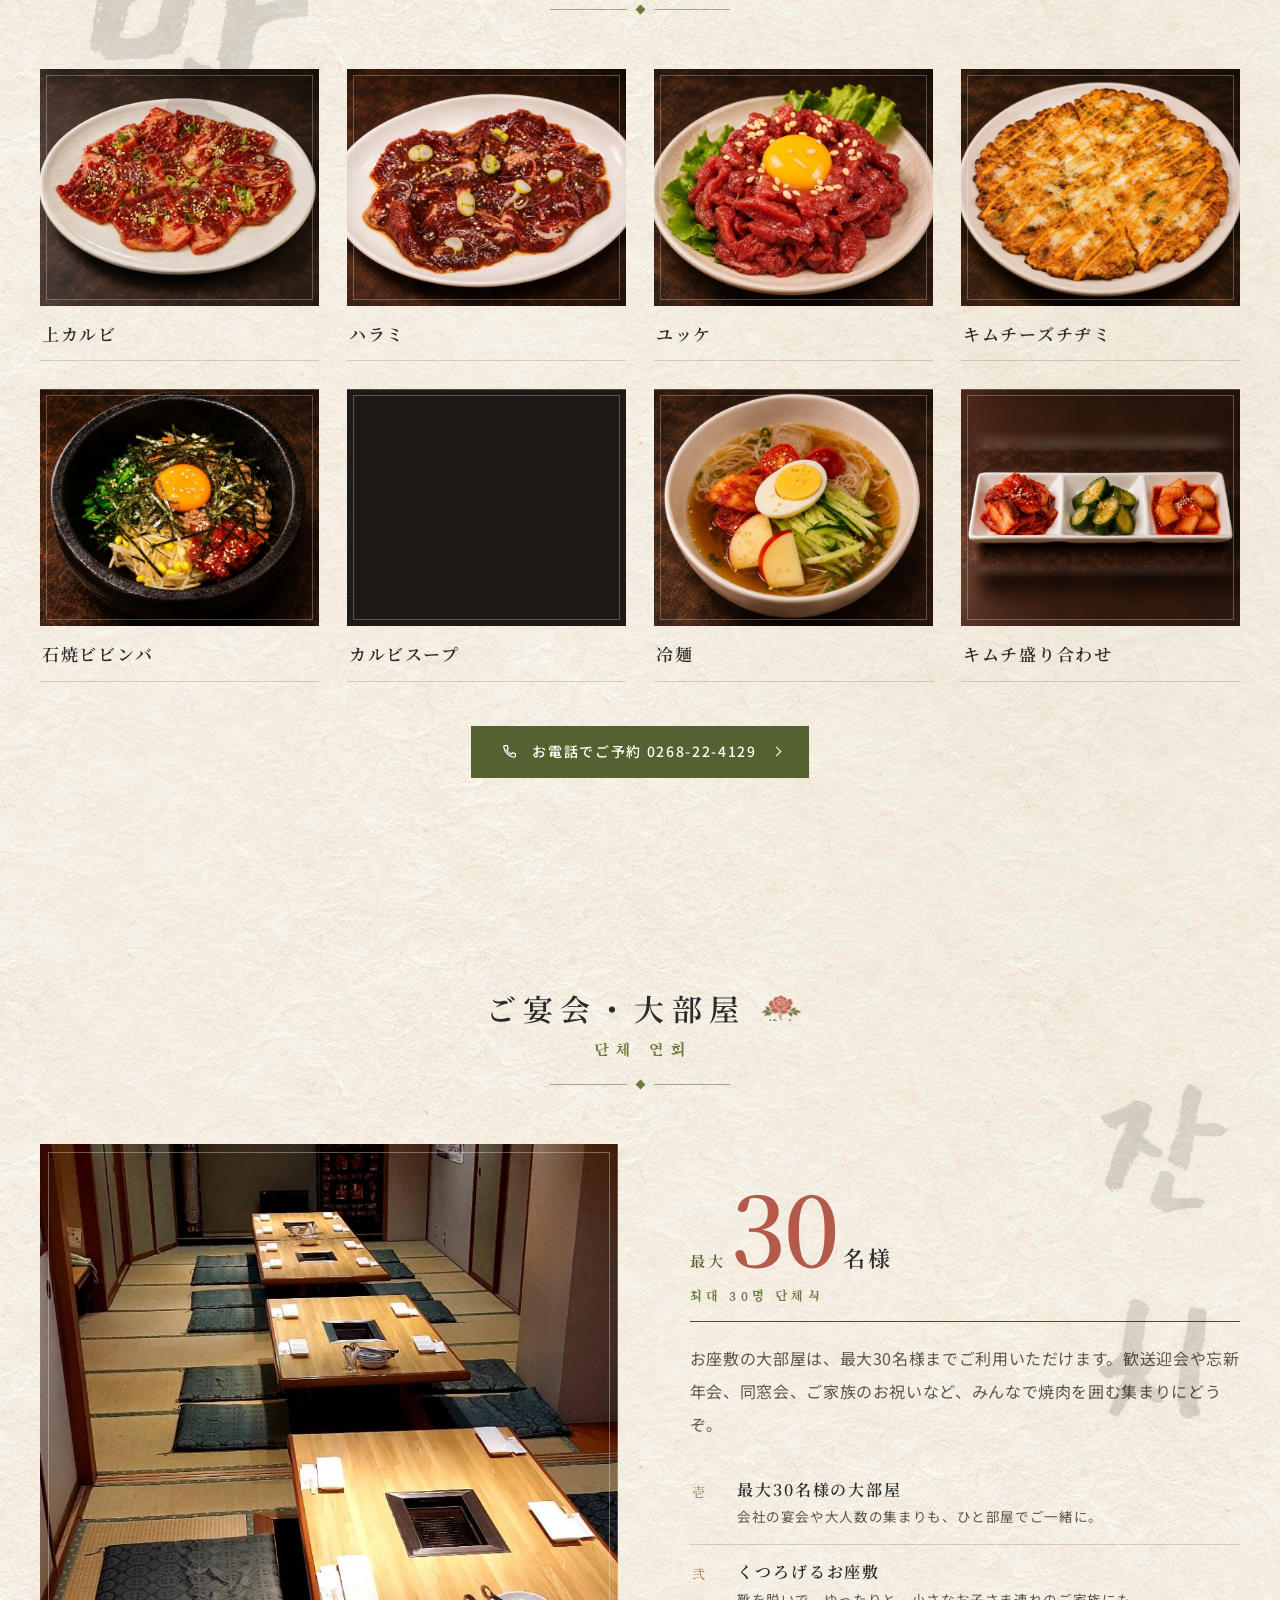
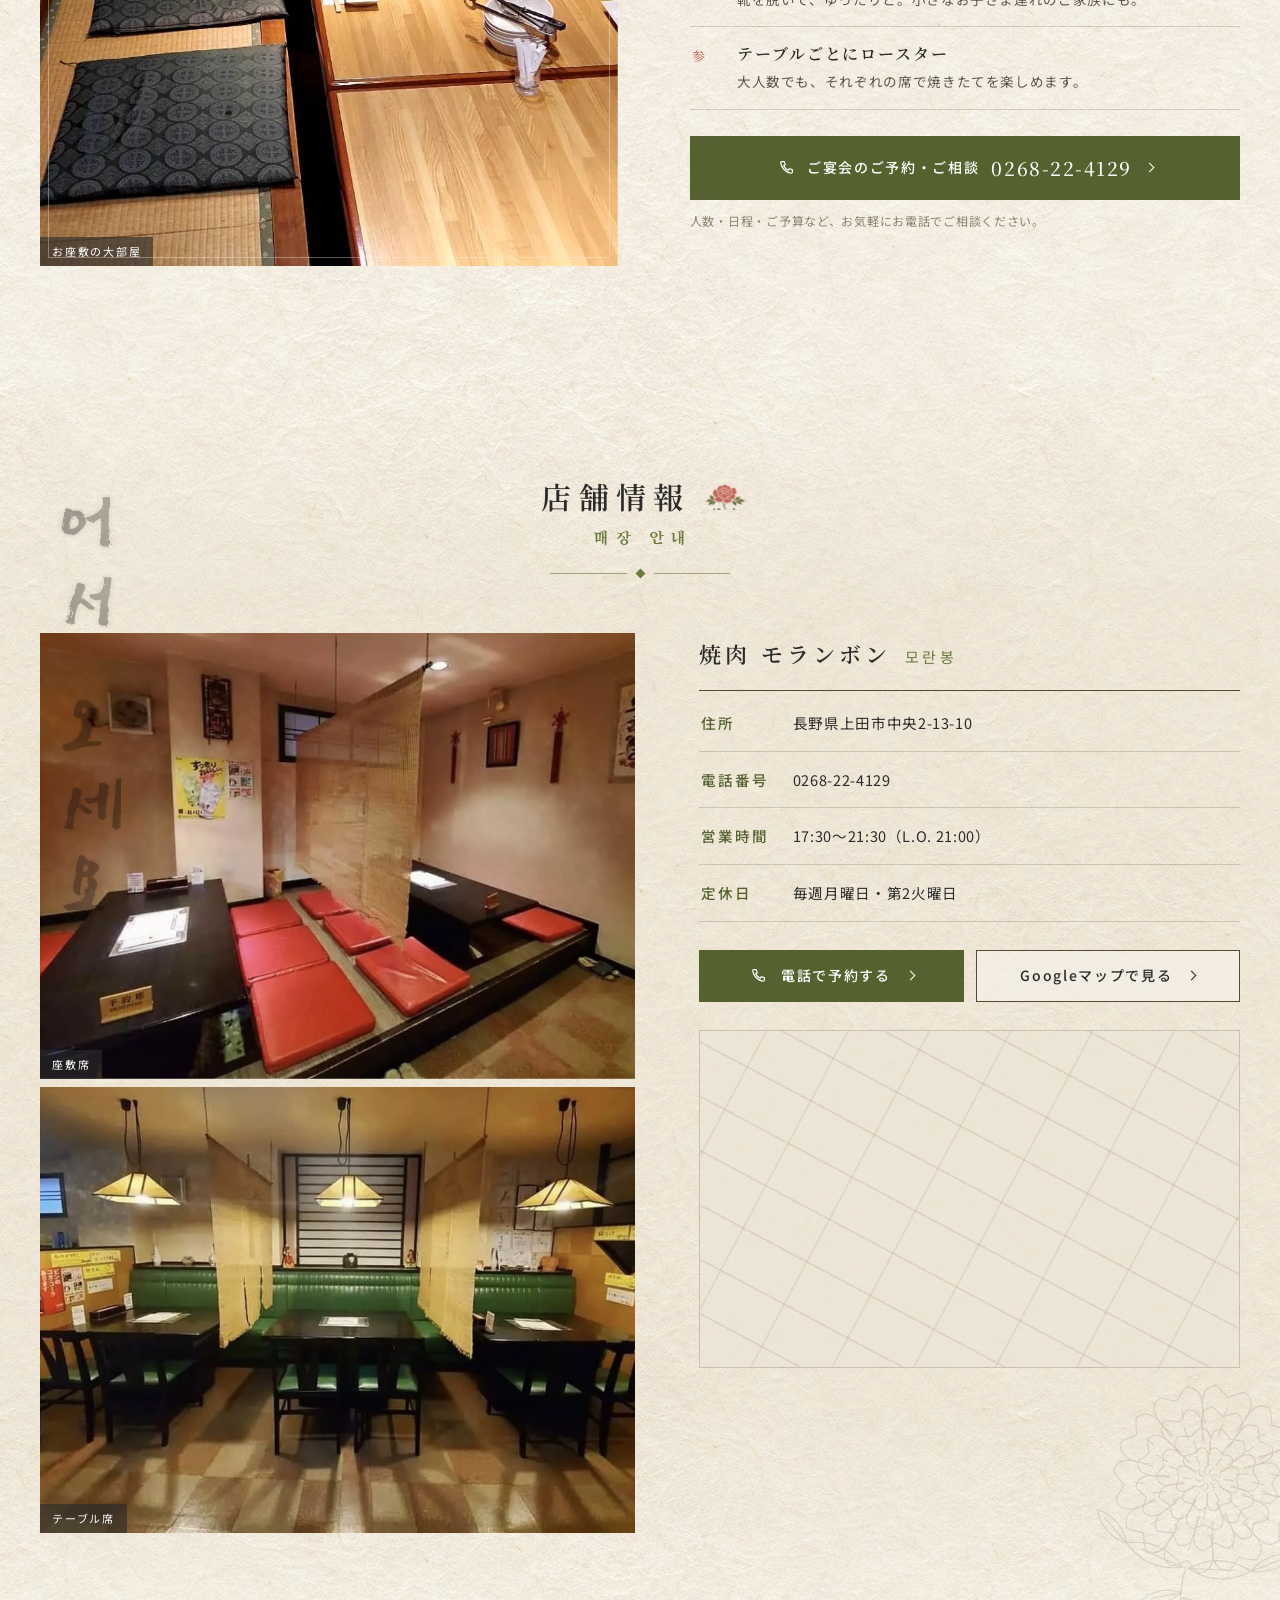
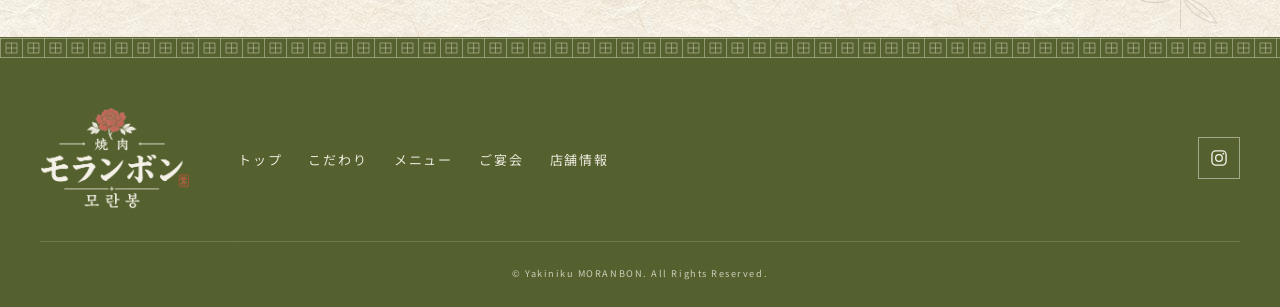
==== commit b14628a7: "ご宴会・大部屋セクションを追加 Co-Authored-By: Claude Opus 5.5 <noreply@anthropic.com> Claude-Session: https://clau" ====
--- a/index.html
+++ b/index.html
@@ -570,6 +570,49 @@
 @media (max-width:1199px){ .shop-sec .hangul-deco{ font-size:18px; height:240px; top:16px; opacity:.16; } }
 
 /* =========================================================
+   宴会・大部屋
+   ========================================================= */
+.banquet-grid{ display:grid; gap:28px; align-items:center; }
+.banquet-photo{ position:relative; margin:0; }
+.banquet-photo img{ width:100%; aspect-ratio:4/3; object-fit:cover; object-position:50% 45%; }
+.banquet-photo::after{ content:""; position:absolute; inset:8px; border:1px solid rgba(245,241,232,.35); pointer-events:none; }
+.banquet-photo figcaption{ position:absolute; left:0; bottom:0; padding:4px 12px; background:rgba(43,43,43,.62); color:#fff; font-size:11px; letter-spacing:.16em; }
+@media (max-width:767px){ .banquet-photo{ margin-inline:calc(var(--gutter) * -1); } }
+.banquet-capacity{
+  display:flex; align-items:baseline; gap:.35em; flex-wrap:wrap;
+  font-family:var(--serif); color:var(--ink); line-height:1;
+  padding-bottom:18px; border-bottom:1px solid var(--brown);
+}
+.banquet-capacity .pre{ font-size:15px; letter-spacing:.2em; color:var(--moss-deep); font-weight:600; }
+.banquet-capacity .num{ font-size:clamp(64px, 9vw, 96px); font-weight:600; letter-spacing:-.02em; color:var(--rouge); font-variant-numeric:tabular-nums; }
+.banquet-capacity .unit{ font-size:22px; font-weight:600; letter-spacing:.12em; }
+.banquet-capacity .kr{ flex-basis:100%; margin-top:10px; font-family:var(--kr-serif); font-size:14px; letter-spacing:.3em; color:var(--moss); }
+.banquet-lead{ margin-top:20px; color:var(--ink-soft); line-height:2.05; }
+.banquet-points{ margin-top:22px; display:grid; gap:0; }
+.banquet-points li{ display:grid; grid-template-columns:2.2em 1fr; gap:10px; padding:14px 2px; border-bottom:1px solid var(--line); }
+.banquet-points .mark{ font-family:var(--serif); font-size:13px; color:var(--rouge); letter-spacing:.1em; padding-top:3px; }
+.banquet-points h3{ font-family:var(--serif); font-weight:600; font-size:16px; letter-spacing:.12em; line-height:1.6; }
+.banquet-points p{ font-size:13.5px; color:var(--ink-soft); line-height:1.9; margin-top:2px; }
+.banquet-cta{ margin-top:26px; display:grid; gap:10px; }
+.banquet-cta .btn svg{ width:18px; height:18px; }
+.btn--tel{ flex-wrap:wrap; column-gap:12px; row-gap:2px; padding-block:12px; min-height:64px; }
+.btn--tel .tel-num{ font-family:var(--serif); font-size:19px; letter-spacing:.08em; font-variant-numeric:tabular-nums; }
+@media (max-width:767px){ .btn--tel{ display:grid; grid-template-columns:auto 1fr auto; justify-items:start; text-align:left; } .btn--tel svg{ grid-row:1 / span 2; } .btn--tel::after{ grid-column:3; grid-row:1 / span 2; } .btn--tel .tel-label{ font-size:12px; } }
+.banquet-cta small{ font-size:12px; color:#8C8170; letter-spacing:.06em; }
+@media (min-width:768px){
+  .banquet-grid{ grid-template-columns:minmax(0,1fr) minmax(0,1fr); gap:44px; }
+  .banquet-photo img{ aspect-ratio:4/5; }
+}
+@media (min-width:1200px){ .banquet-grid{ grid-template-columns:minmax(0,1.05fr) minmax(0,1fr); gap:72px; } }
+.calli--janchi{ width:70px; right:-6px; top:16px; opacity:.13; transform:rotate(3deg); }
+@media (min-width:768px){ .calli--janchi{ width:130px; right:2.5%; top:28px; opacity:.16; } }
+@media (min-width:1200px){ .calli--janchi{ width:170px; right:3.5%; } }
+.js-motion .banquet-photo.is-pending{ clip-path:inset(0 0 100% 0); }
+.js-motion .banquet-photo{ clip-path:inset(0 0 0 0); transition:clip-path 1.9s var(--ease-brush); }
+.js-motion .banquet-capacity.is-pending .num{ opacity:0; transform:translateY(30px) scale(.9); }
+.js-motion .banquet-capacity .num{ display:inline-block; transition:opacity 1.6s .3s ease, transform 1.6s .3s var(--ease-out); }
+
+/* =========================================================
    SECTION 05：店舗情報
    ========================================================= */
 .shop-sec{ position:relative; }
@@ -699,6 +742,7 @@
         <li><a href="#top" aria-current="page">トップ</a></li>
         <li><a href="#concept">こだわり</a></li>
         <li><a href="#menu">メニュー</a></li>
+        <li><a href="#banquet">ご宴会</a></li>
         <li><a href="#shop">店舗情報</a></li>
       </ul>
       <a class="reserve" href="#shop">
@@ -719,6 +763,7 @@
       <li><a href="#top">トップ<small>처음</small></a></li>
       <li><a href="#concept">こだわり<small>정성</small></a></li>
       <li><a href="#menu">メニュー<small>메뉴</small></a></li>
+      <li><a href="#banquet">ご宴会<small>연회</small></a></li>
       <li><a href="#shop">店舗情報<small>매장</small></a></li>
     </ul>
     <a class="btn btn--fill" href="tel:0268224129">お電話でのご予約 0268-22-4129</a>
@@ -879,6 +924,39 @@
   <img class="calli calli--mat" src="images/calli-mat.png" alt="" width="420" height="590" aria-hidden="true" loading="lazy">
 </section>
 
+<!-- ===================== 宴会・大部屋 ===================== -->
+<section class="section banquet-sec" id="banquet" aria-labelledby="banquet-title">
+  <div class="container">
+    <header class="sec-title reveal">
+      <h2 id="banquet-title">ご宴会・大部屋<img src="images/peony.png" alt="" width="168" height="108"></h2>
+      <span class="kr" lang="ko">단체 연회</span>
+      <div class="ornament" aria-hidden="true"><i></i></div>
+    </header>
+
+    <div class="banquet-grid">
+      <figure class="banquet-photo reveal">
+        <img src="images/banquet.jpg" alt="お座敷の大部屋。テーブルごとにロースターを備えた長い宴会席" width="858" height="1072" loading="lazy" decoding="async">
+        <figcaption>お座敷の大部屋</figcaption>
+      </figure>
+
+      <div class="banquet-body">
+        <p class="banquet-capacity reveal"><span class="pre">最大</span><span class="num">30</span><span class="unit">名様</span><span class="kr" lang="ko">최대 30명 단체석</span></p>
+        <p class="banquet-lead reveal">お座敷の大部屋は、最大30名様までご利用いただけます。歓送迎会や忘新年会、同窓会、ご家族のお祝いなど、みんなで焼肉を囲む集まりにどうぞ。</p>
+        <ul class="banquet-points">
+          <li class="reveal"><span class="mark">壱</span><div><h3>最大30名様の大部屋</h3><p>会社の宴会や大人数の集まりも、ひと部屋でご一緒に。</p></div></li>
+          <li class="reveal"><span class="mark">弐</span><div><h3>くつろげるお座敷</h3><p>靴を脱いで、ゆったりと。小さなお子さま連れのご家族にも。</p></div></li>
+          <li class="reveal"><span class="mark">参</span><div><h3>テーブルごとにロースター</h3><p>大人数でも、それぞれの席で焼きたてを楽しめます。</p></div></li>
+        </ul>
+        <div class="banquet-cta reveal">
+          <a class="btn btn--fill btn--tel" href="tel:0268224129"><svg aria-hidden="true"><use href="#i-phone"/></svg><span class="tel-label">ご宴会のご予約・ご相談</span><span class="tel-num">0268-22-4129</span></a>
+          <small>人数・日程・ご予算など、お気軽にお電話でご相談ください。</small>
+        </div>
+      </div>
+    </div>
+  </div>
+  <img class="calli calli--janchi" src="images/calli-janchi.png" alt="" width="316" height="730" aria-hidden="true" loading="lazy">
+</section>
+
 <!-- ===================== SECTION 05：店舗情報 ===================== -->
 <section class="section shop-sec" id="shop" aria-labelledby="shop-title">
   <div class="container">
@@ -932,6 +1010,7 @@
         <li><a href="#top">トップ</a></li>
         <li><a href="#concept">こだわり</a></li>
         <li><a href="#menu">メニュー</a></li>
+        <li><a href="#banquet">ご宴会</a></li>
         <li><a href="#shop">店舗情報</a></li>
       </ul>
     </nav>
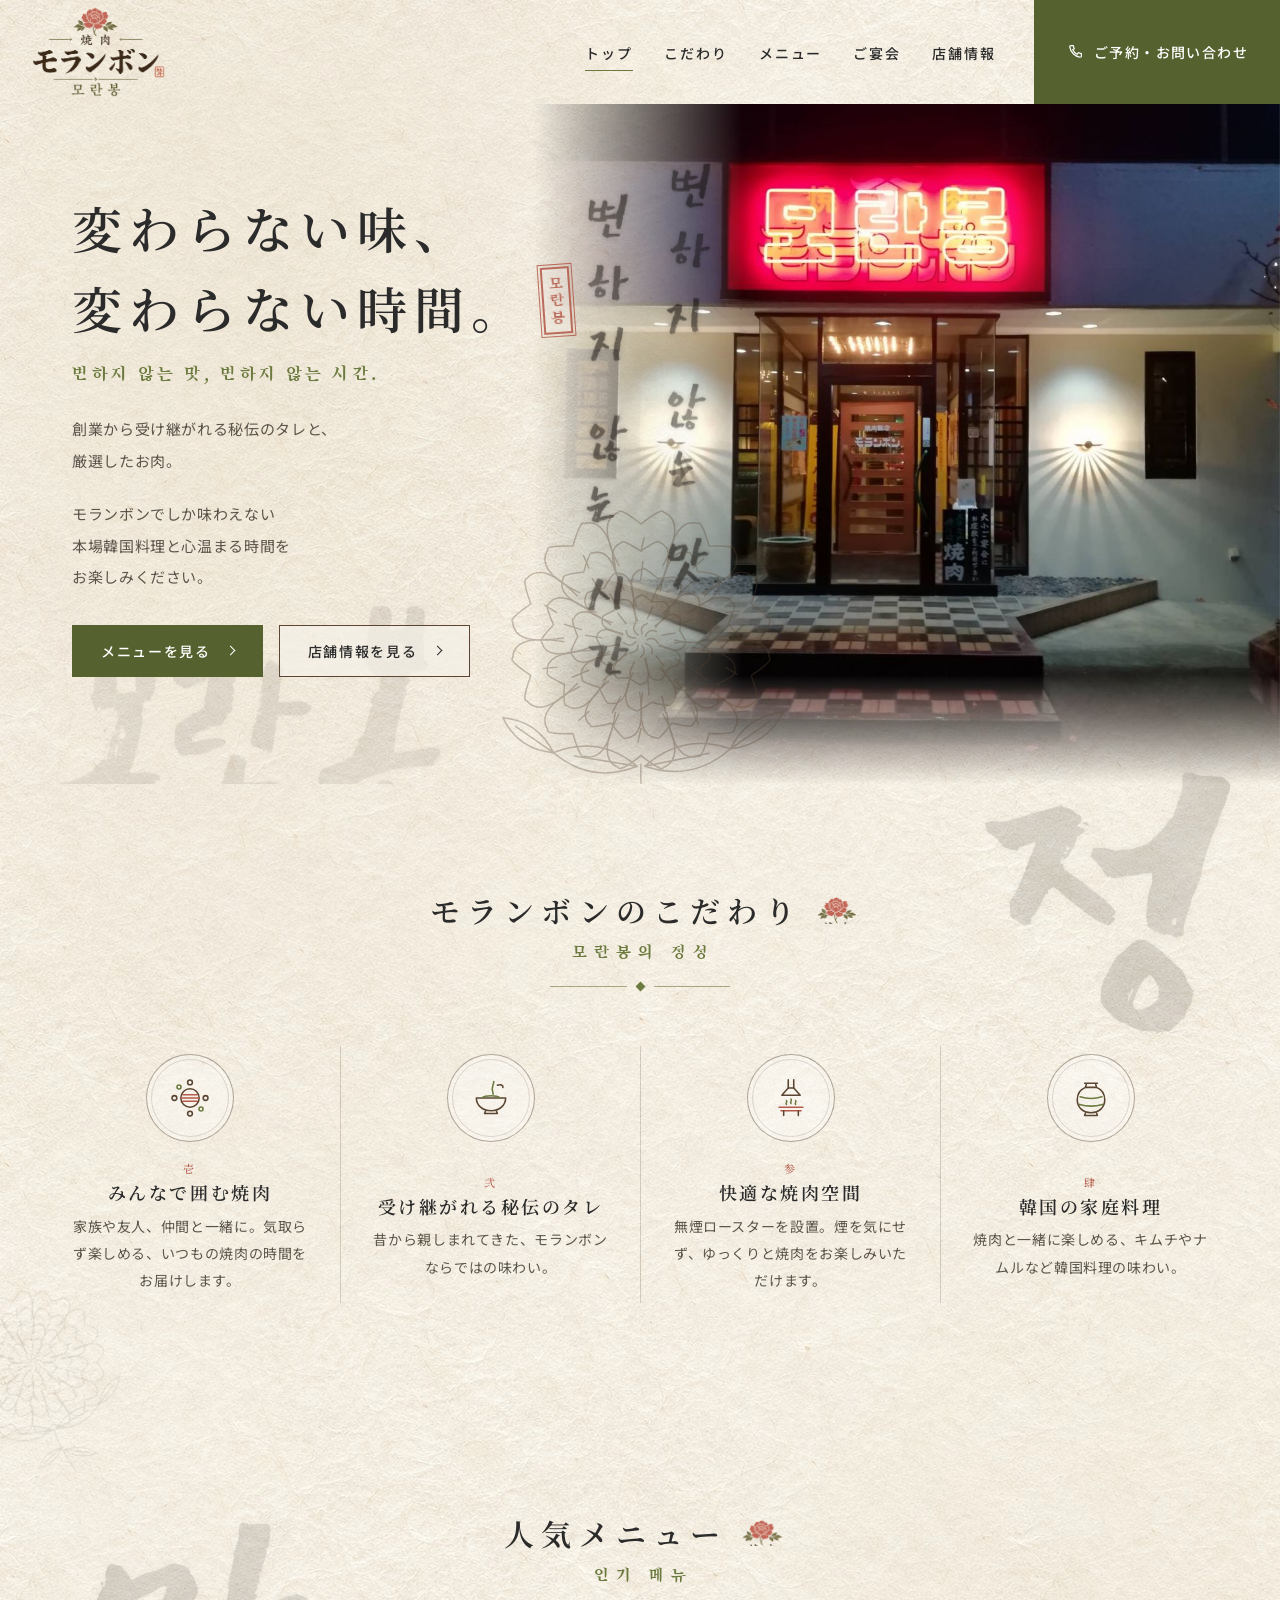
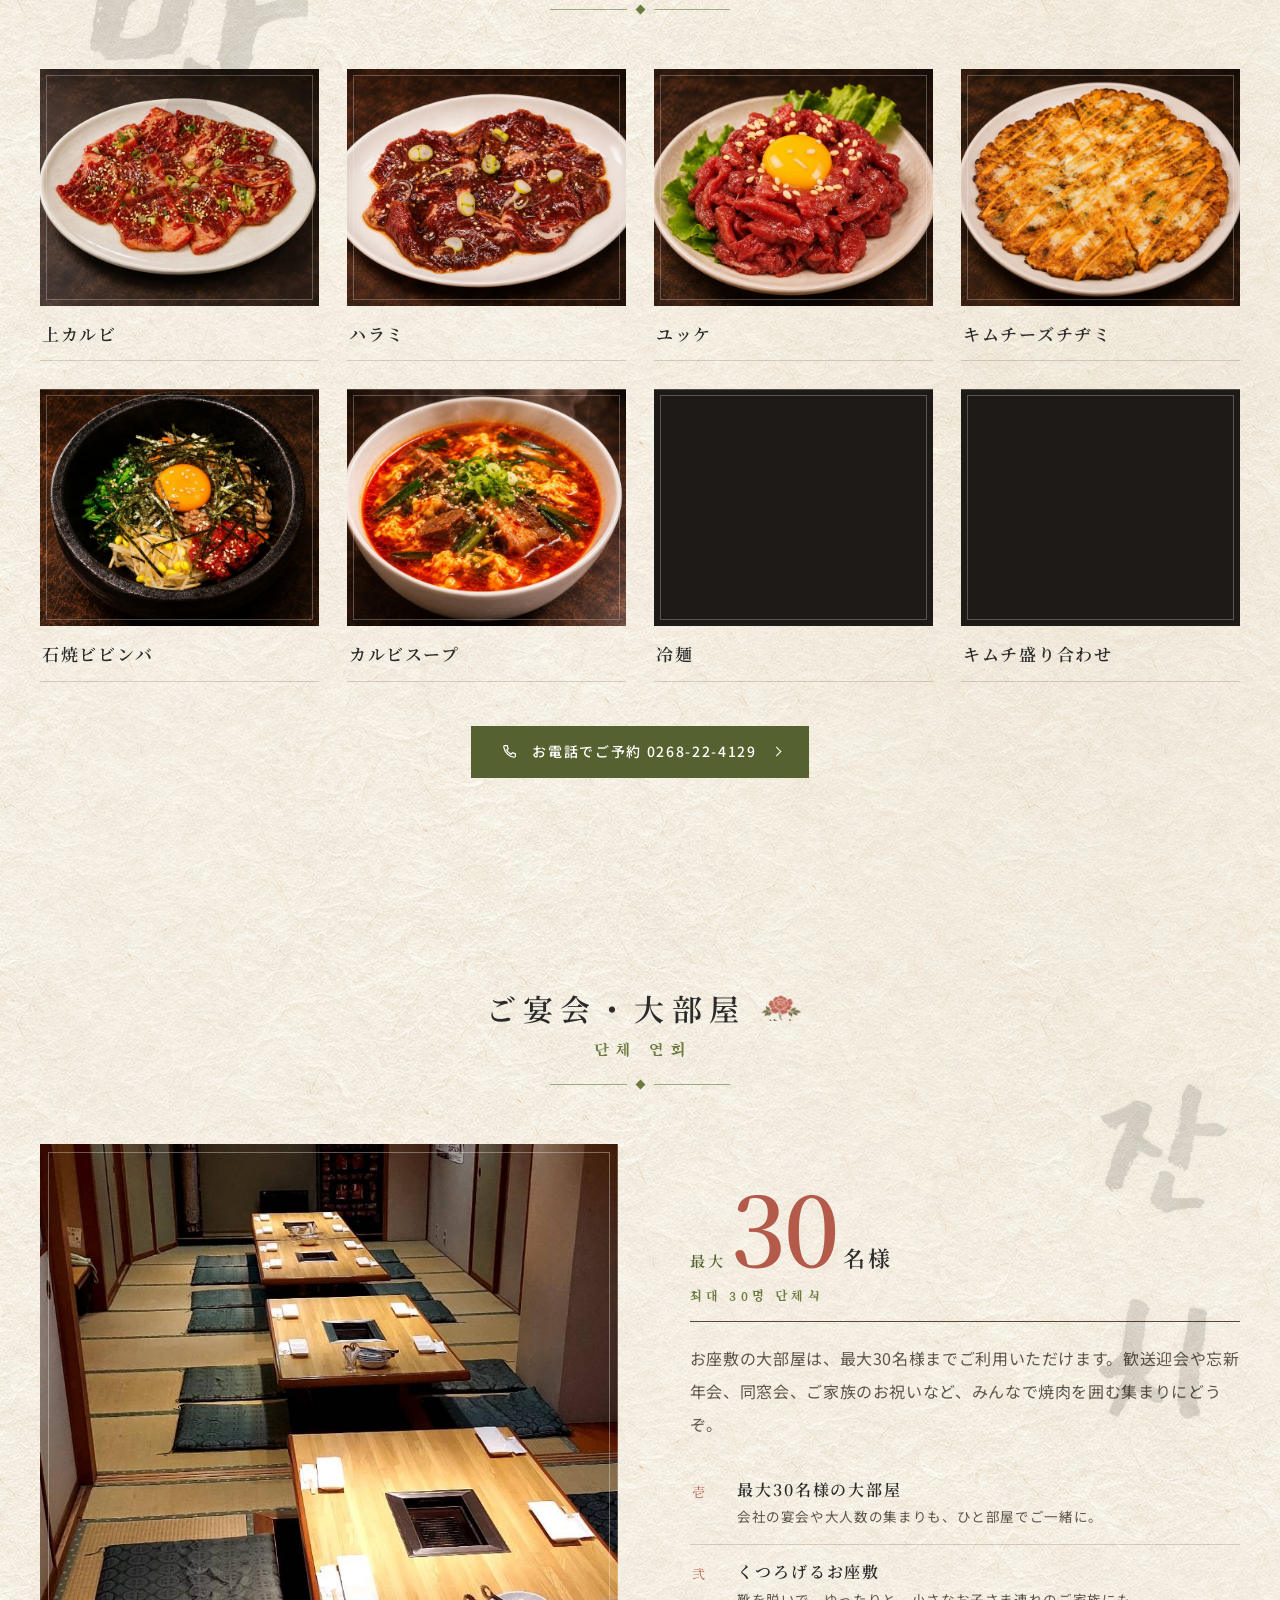
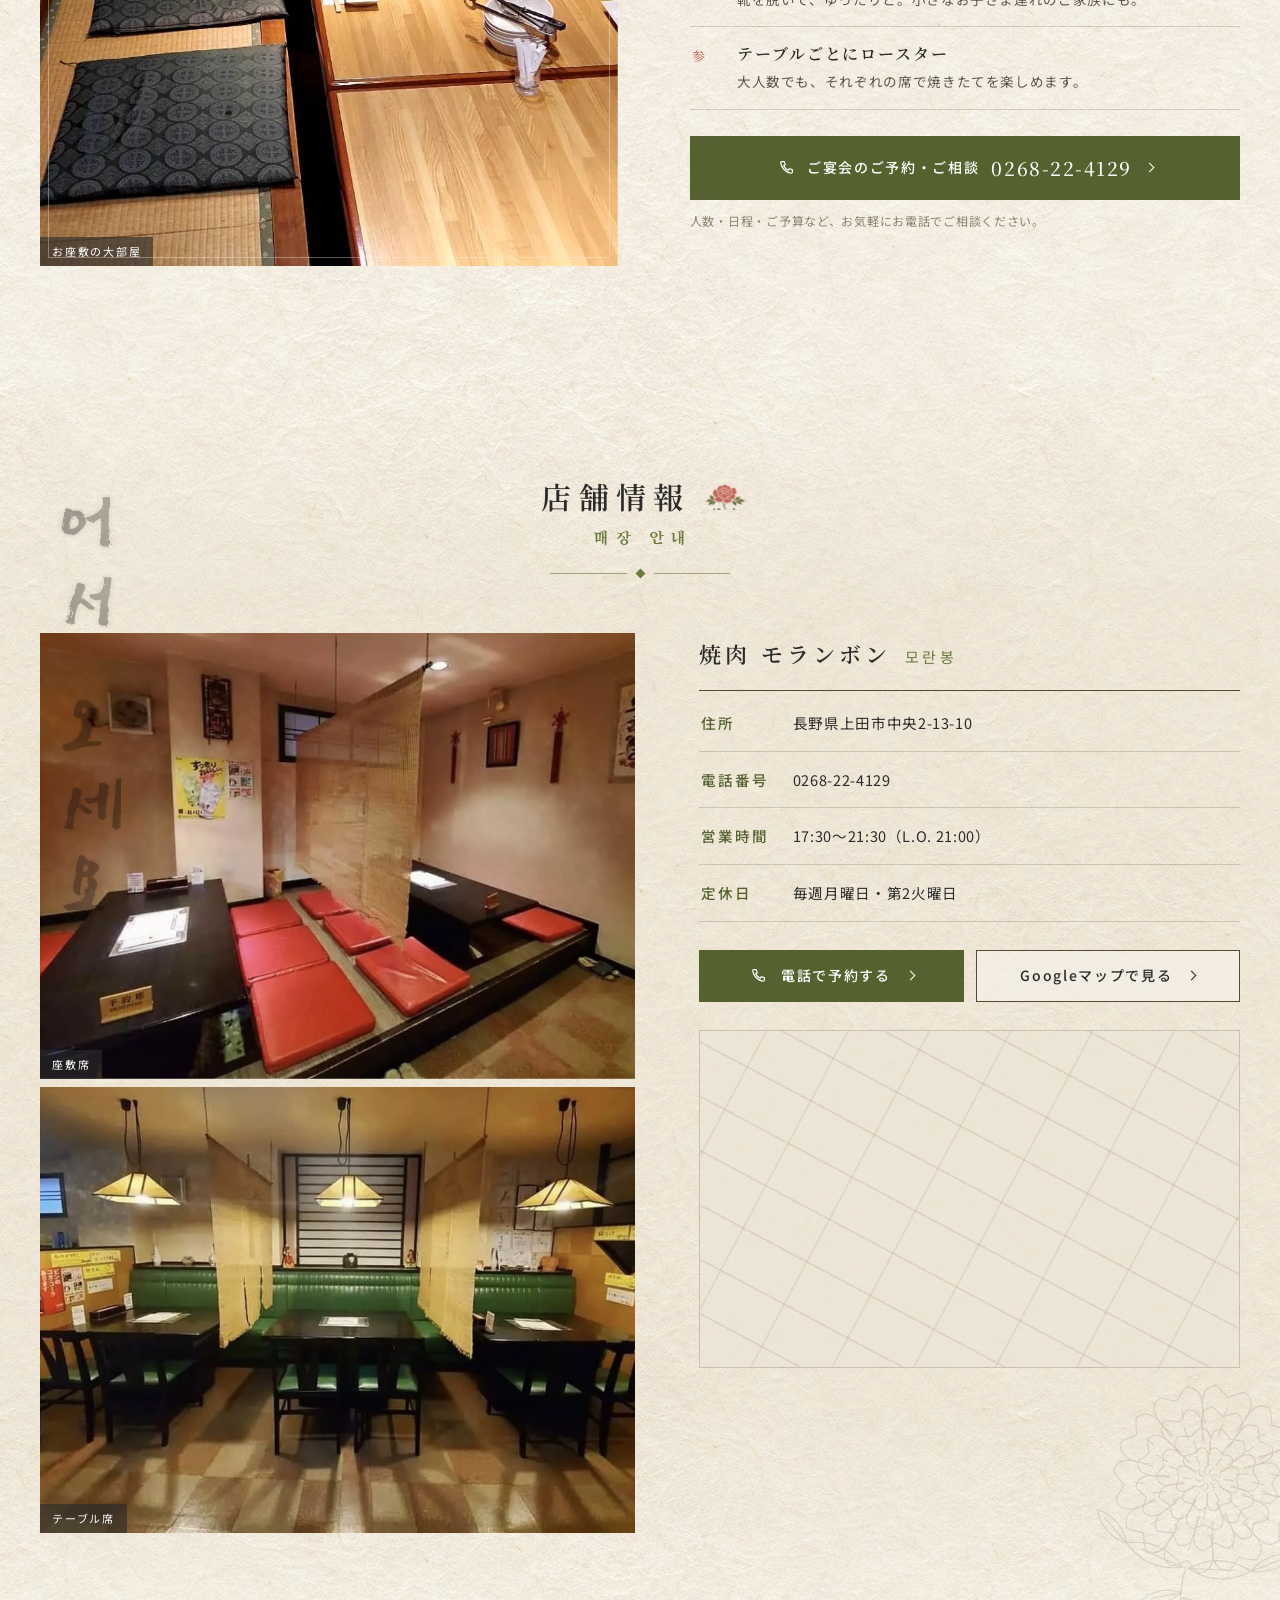
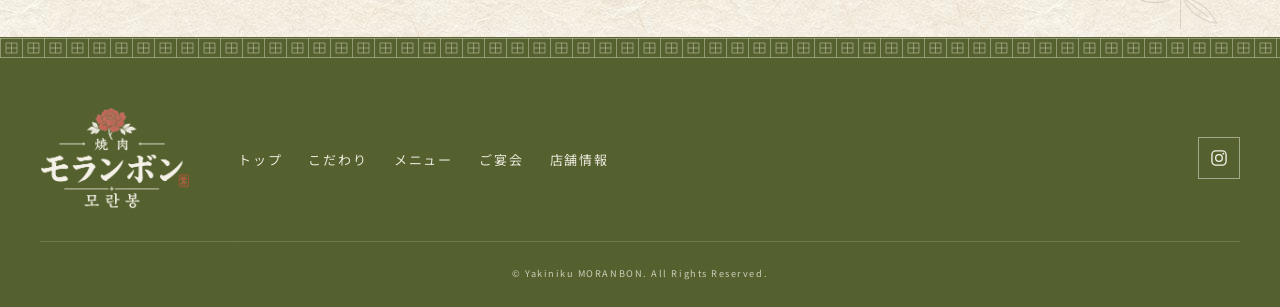
==== commit 454362e1: "Point canonical and OGP URLs to moranbong-yakiniku.com Co-Authored-By: Claude Opus 5.5 <noreply@anth" ====
--- a/index.html
+++ b/index.html
@@ -6,13 +6,13 @@
 <title>焼肉 モランボン｜変わらない味、変わらない時間。本場韓国の焼肉・韓国料理</title>
 <meta name="description" content="焼肉・韓国料理店「モランボン（모란봉）」の公式ホームページ。創業から受け継がれる秘伝のタレと厳選したお肉、手づくりの韓国料理で、心温まる時間をお過ごしください。">
 <meta name="theme-color" content="#6B7A3E">
-<link rel="canonical" href="https://yu-creative-studio.github.io/moranbon/">
+<link rel="canonical" href="https://moranbong-yakiniku.com/">
 <meta property="og:type" content="website">
 <meta property="og:site_name" content="焼肉 モランボン">
 <meta property="og:title" content="焼肉 モランボン｜変わらない味、変わらない時間。">
 <meta property="og:description" content="創業から受け継がれる秘伝のタレと厳選したお肉。本場・韓国の焼肉と心温まる時間を。">
-<meta property="og:url" content="https://yu-creative-studio.github.io/moranbon/">
-<meta property="og:image" content="https://yu-creative-studio.github.io/moranbon/images/hero-exterior.jpg">
+<meta property="og:url" content="https://moranbong-yakiniku.com/">
+<meta property="og:image" content="https://moranbong-yakiniku.com/images/hero-exterior.jpg">
 <meta name="twitter:card" content="summary_large_image">
 <link rel="icon" href="images/peony.png">
 
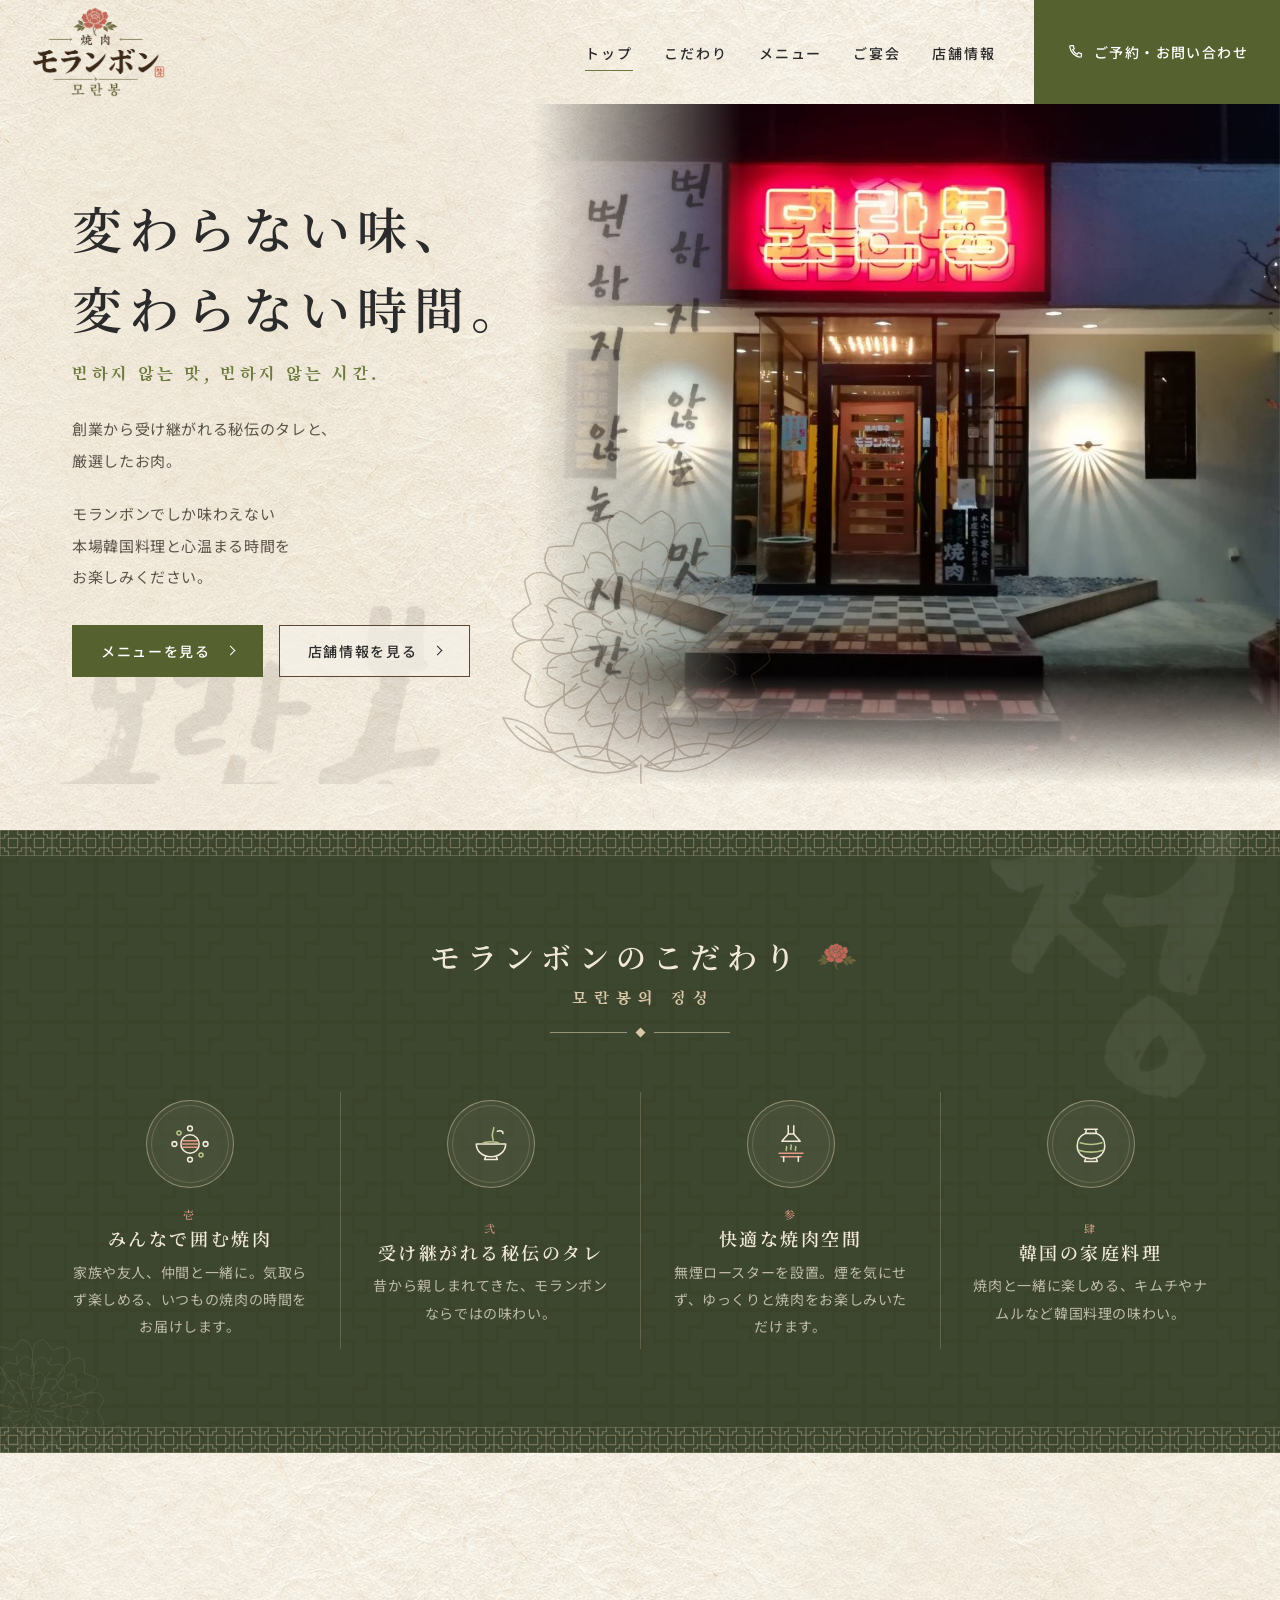
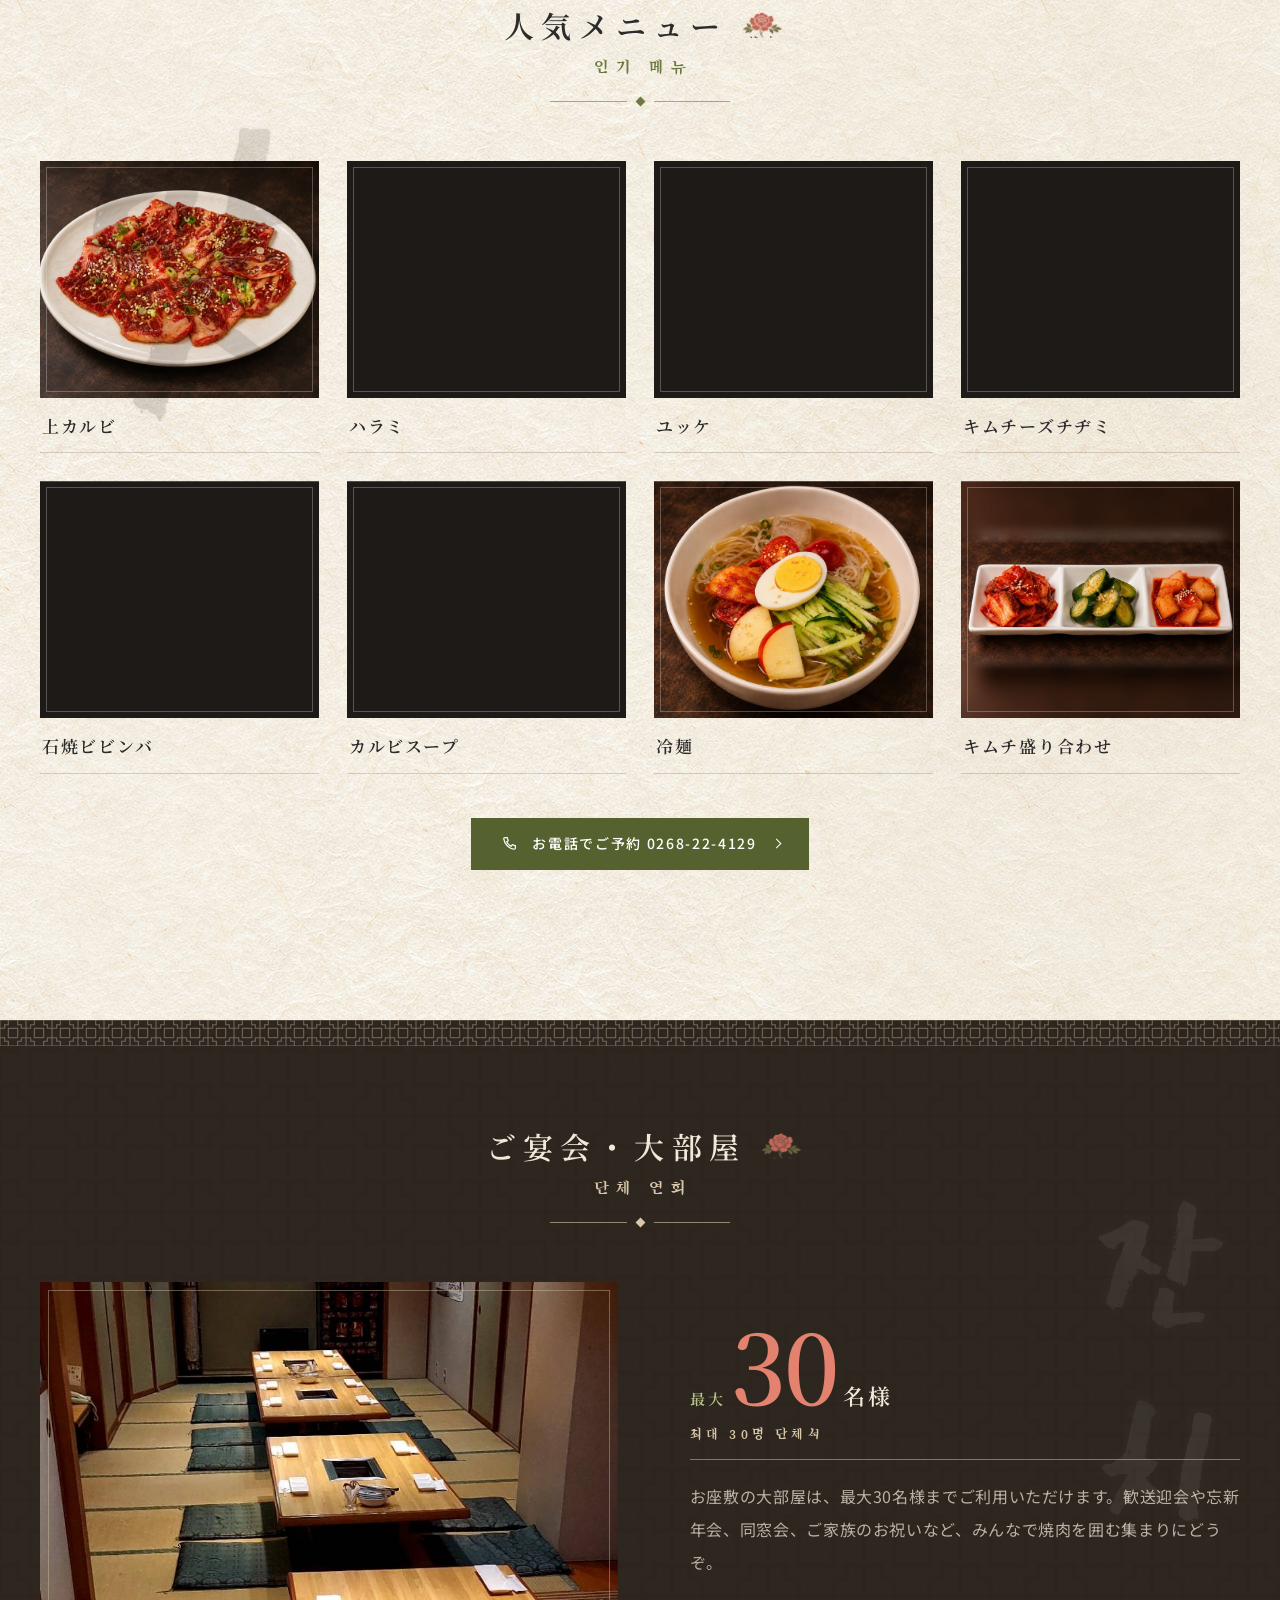
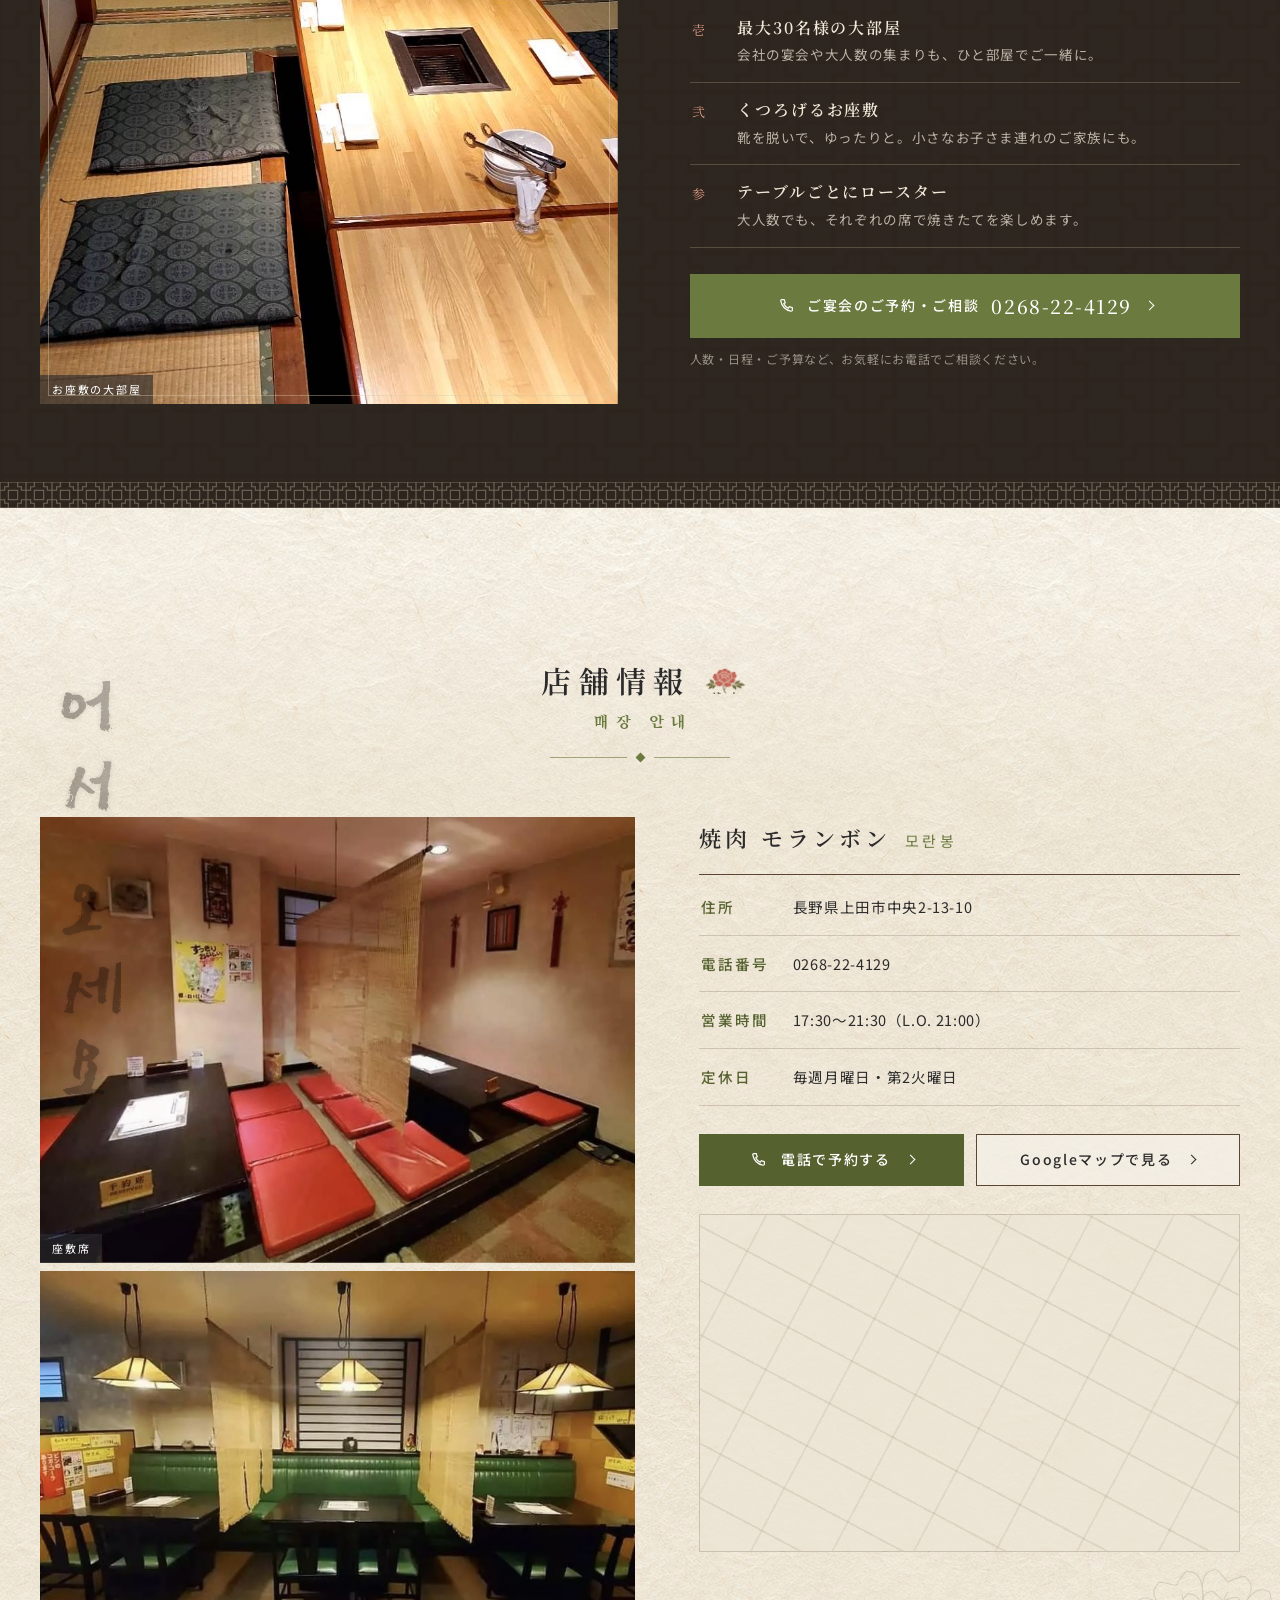
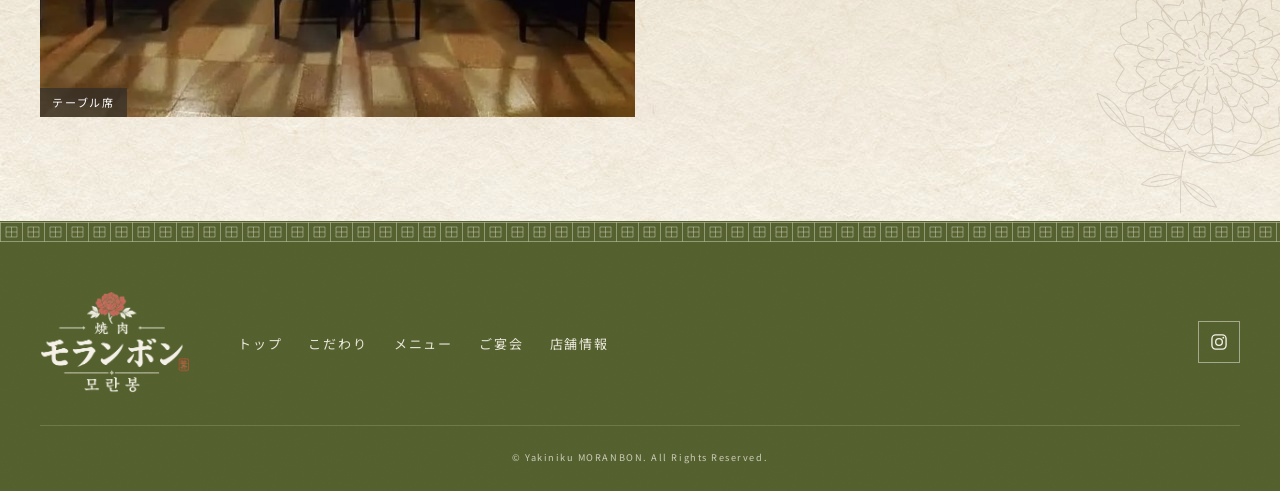
==== commit bf4ca841: "こだわり・ご宴会を色の面に、窓格子の文様を追加、落款を削除 Co-Authored-By: Claude Opus 5.5 <noreply@anthropic.com> Claude-Session" ====
--- a/index.html
+++ b/index.html
@@ -62,6 +62,11 @@
   --rouge:#B45A4A;
   --beige:#D8C7A8;
   --line:rgba(90,70,50,.22);
+  --moss-night:#2F3A22;
+  --ink-night:#211A14;
+  --on-dark:#F1E9D8;
+  --on-dark-soft:rgba(241,233,216,.72);
+  --on-dark-line:rgba(216,199,168,.24);
 
   --serif:"Noto Serif JP","Hiragino Mincho ProN","Yu Mincho",serif;
   --sans:"Noto Sans JP","Hiragino Sans","Yu Gothic",sans-serif;
@@ -714,6 +719,62 @@
   padding:12px 22px; transition:opacity .3s, transform .3s; max-width:calc(100% - 32px); text-align:center;
 }
 .toast.is-show{ opacity:1; transform:translate(-50%,0); }
+
+/* =========================================================
+   色の面（こだわり＝深いモスグリーン／ご宴会＝墨色）と
+   亞字살（韓屋の窓格子）の文様
+   ========================================================= */
+.features,.banquet-sec{
+  --line:var(--on-dark-line);
+  color:var(--on-dark);
+  isolation:isolate;
+  margin-block:46px;
+}
+.features{ background-color:var(--moss-night); }
+.banquet-sec{ background-color:var(--ink-night); }
+/* 面の上に、ごく薄い格子文様と和紙の質感 */
+.features::before,.banquet-sec::before{
+  content:""; position:absolute; inset:0; z-index:-1; pointer-events:none;
+  background:url("images/lattice-light.svg") 0 0 / 96px 96px, url("images/washi.jpg") 0 0 / 700px 700px;
+  opacity:.07;
+}
+.banquet-sec::before{ opacity:.06; }
+/* 上下の縁：格子の帯 */
+.features::after,.banquet-sec::after{
+  content:""; position:absolute; inset:0; z-index:-1; pointer-events:none;
+  background:
+    url("images/lattice-light.svg") 0 0 / 26px 26px repeat-x,
+    url("images/lattice-light.svg") 0 100% / 26px 26px repeat-x;
+  opacity:.4;
+}
+/* 見出し */
+.features .sec-title h2,.banquet-sec .sec-title h2{ color:var(--on-dark); }
+.features .sec-title .kr,.banquet-sec .sec-title .kr{ color:var(--beige); }
+.features .ornament,.banquet-sec .ornament{ color:var(--beige); }
+/* こだわり */
+.features .feature-icon{ border-color:rgba(216,199,168,.5); background:rgba(241,233,216,.06); }
+.features .feature-icon::after{ border-color:rgba(216,199,168,.22); }
+.features .feature-icon svg [stroke="#5A4632"]{ stroke:var(--on-dark); }
+.features .feature-icon svg [fill="#5A4632"]{ fill:var(--on-dark); }
+.features .feature-icon svg{ stroke:var(--on-dark); }
+.features .feature-icon svg [stroke="#6B7A3E"]{ stroke:#B9C48A; }
+.features .feature-icon svg [stroke="#B45A4A"]{ stroke:#E39A86; }
+.features .feature h3 .num{ color:#E39A86; }
+.features .feature p{ color:var(--on-dark-soft); }
+.features .peony-line{ color:var(--beige); opacity:.12; }
+.calli--jeong{ mix-blend-mode:normal; opacity:.07 !important; }
+/* ご宴会 */
+.banquet-sec .banquet-capacity{ color:var(--on-dark); border-bottom-color:rgba(216,199,168,.5); }
+.banquet-sec .banquet-capacity .pre{ color:#B9C48A; }
+.banquet-sec .banquet-capacity .num{ color:#E3826E; }
+.banquet-sec .banquet-capacity .kr{ color:var(--beige); }
+.banquet-sec .banquet-lead,.banquet-sec .banquet-points p{ color:var(--on-dark-soft); }
+.banquet-sec .banquet-points .mark{ color:#E39A86; }
+.banquet-sec .banquet-cta small{ color:rgba(241,233,216,.55); }
+.banquet-sec .btn--fill{ background:var(--moss); border-color:var(--moss); }
+.banquet-photo::after{ border-color:rgba(216,199,168,.4); }
+.calli--janchi{ mix-blend-mode:normal; opacity:.08 !important; }
+
 </style>
 </head>
 
@@ -780,7 +841,7 @@
   </div>
 
   <div class="hero-copy">
-    <h1 id="hero-title"><span class="line">変わらない味、</span><span class="line">変わらない時間。<span class="seal" aria-hidden="true" lang="ko">모란봉</span></span></h1>
+    <h1 id="hero-title"><span class="line">変わらない味、</span><span class="line">変わらない時間。</span></h1>
     <p class="hero-kr" lang="ko">변하지 않는 맛, 변하지 않는 시간.</p>
     <p class="hero-lead">
       <span>創業から受け継がれる秘伝のタレと、</span><span>厳選したお肉。</span>
@@ -868,7 +929,7 @@
       </li>
     </ul>
   </div>
-  <img class="calli calli--jeong" src="images/calli-jeong.png" alt="" width="448" height="534" aria-hidden="true" loading="lazy">
+  <img class="calli calli--jeong" src="images/calli-jeong-w.png" alt="" width="414" height="532" aria-hidden="true" loading="lazy">
   <div class="peony-line" aria-hidden="true"><svg><use href="#peony-line"/></svg></div>
 </section>
 
@@ -954,7 +1015,7 @@
       </div>
     </div>
   </div>
-  <img class="calli calli--janchi" src="images/calli-janchi.png" alt="" width="316" height="730" aria-hidden="true" loading="lazy">
+  <img class="calli calli--janchi" src="images/calli-janchi-w.png" alt="" width="321" height="709" aria-hidden="true" loading="lazy">
 </section>
 
 <!-- ===================== SECTION 05：店舗情報 ===================== -->
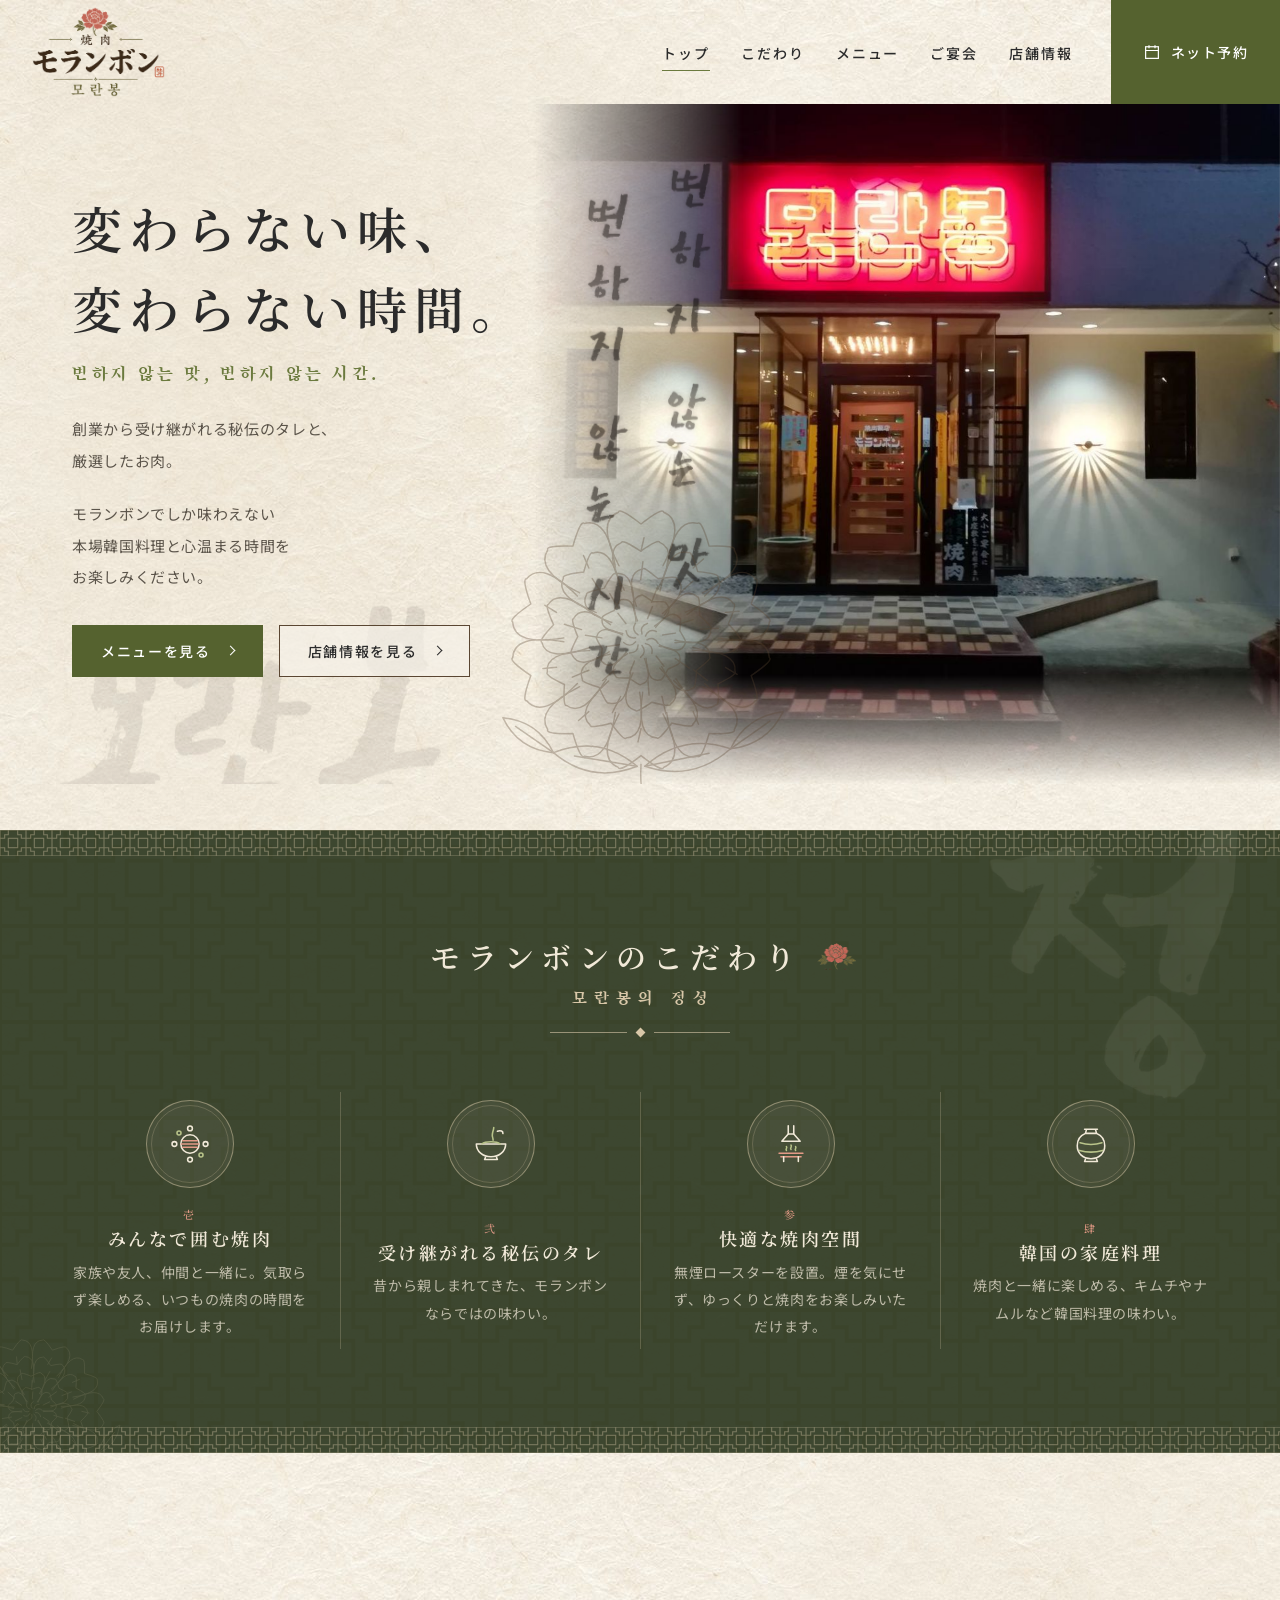
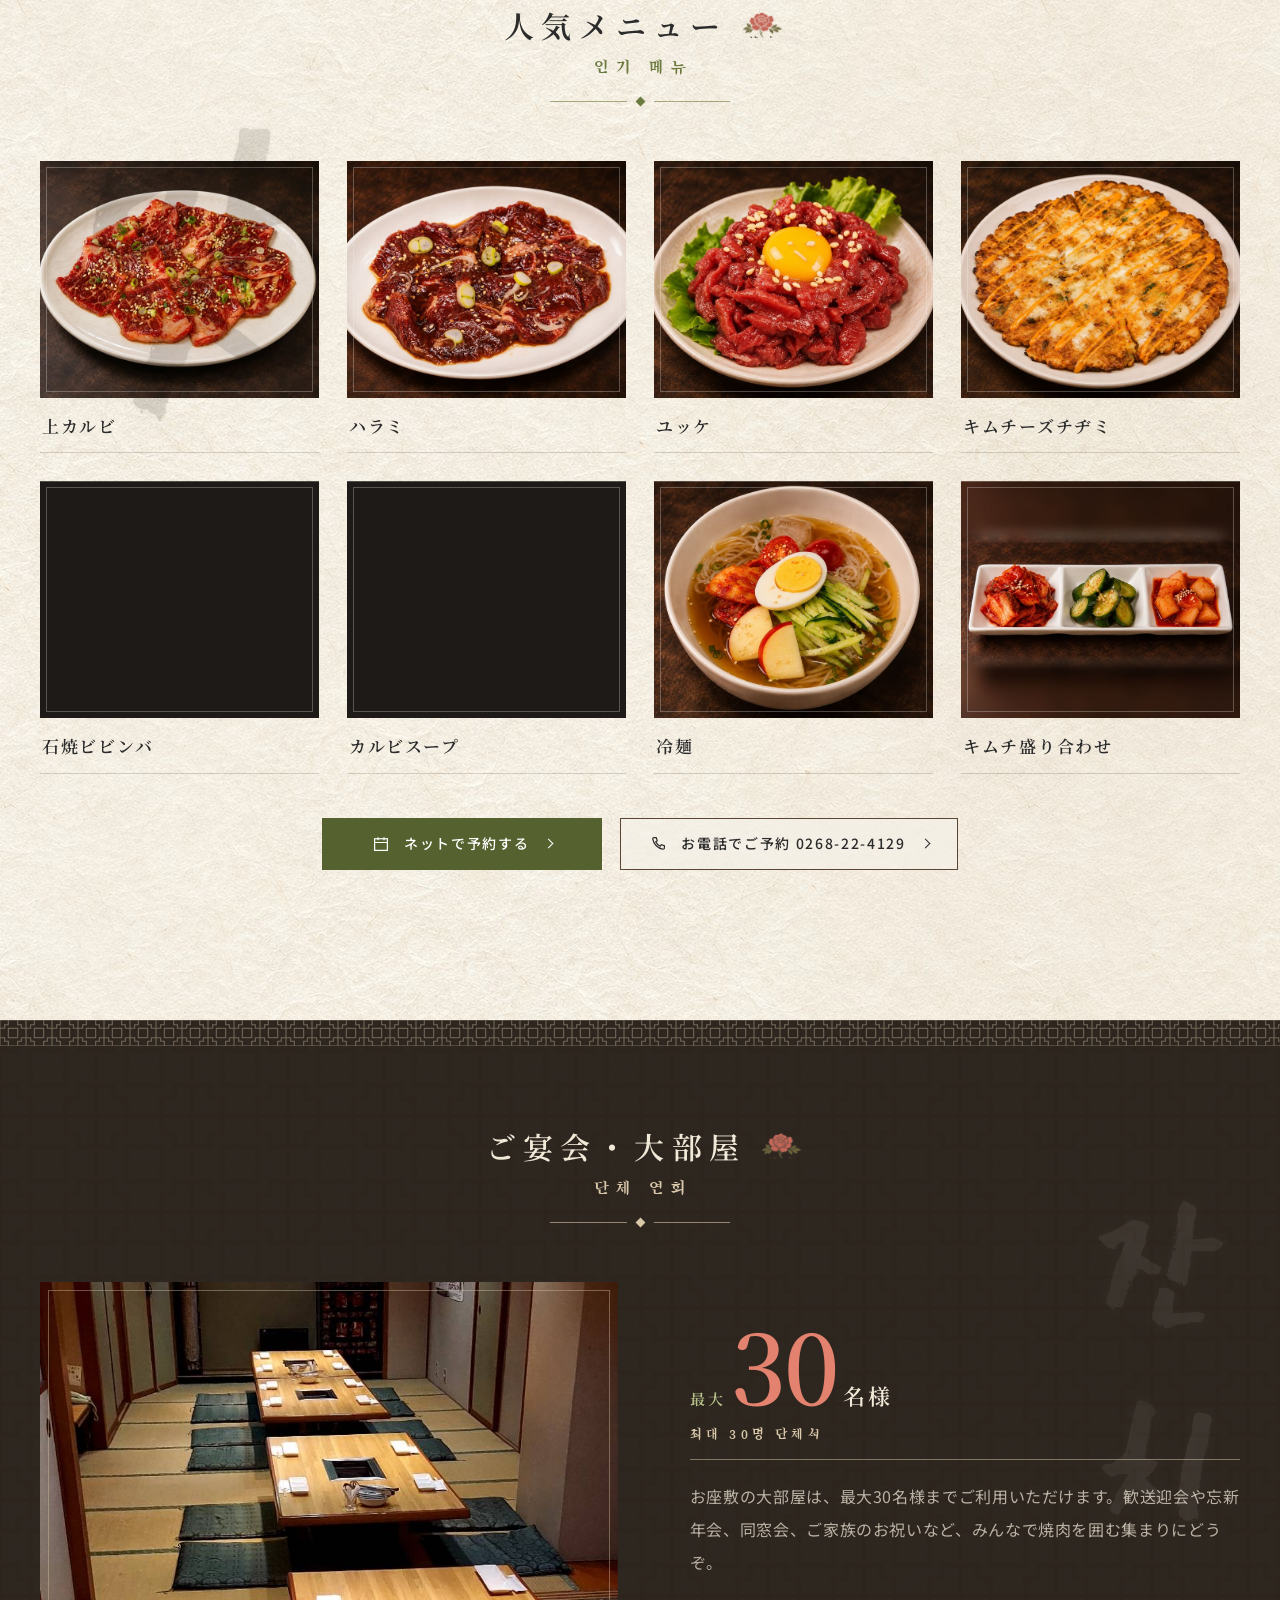
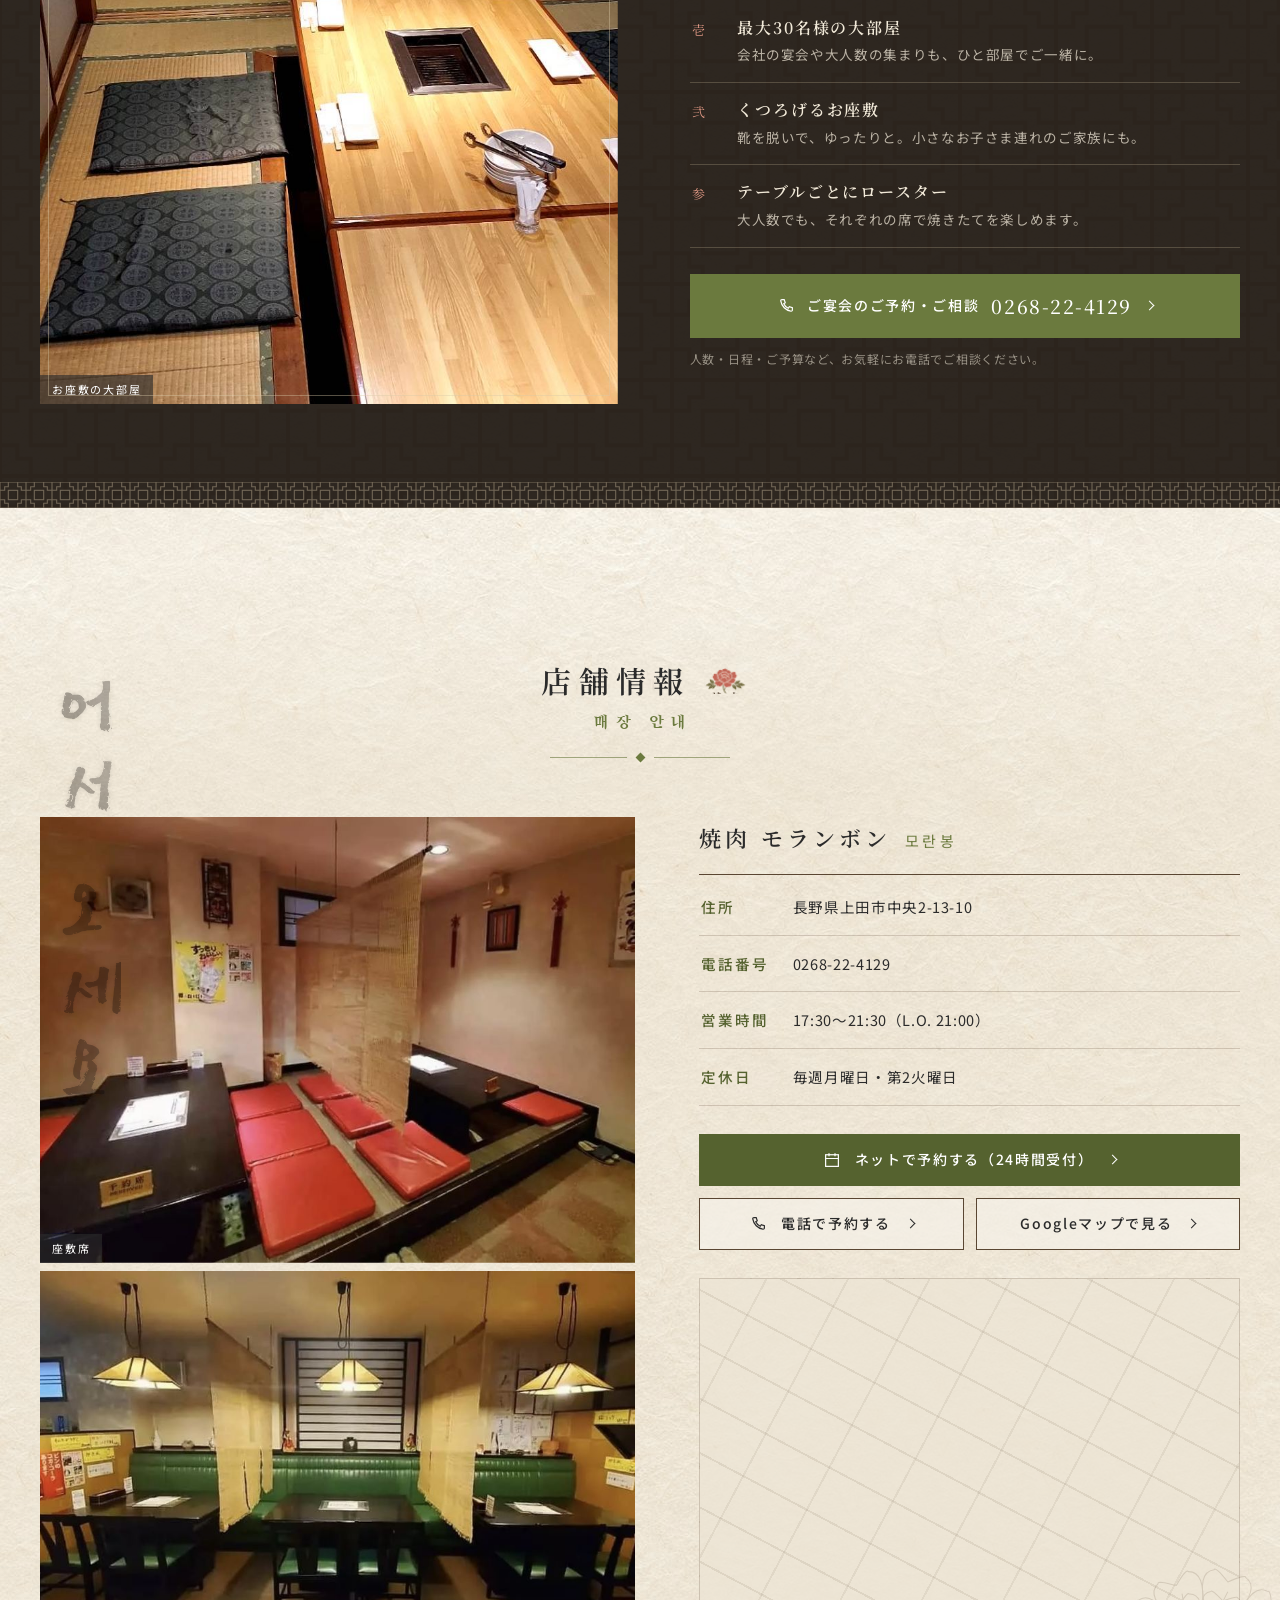
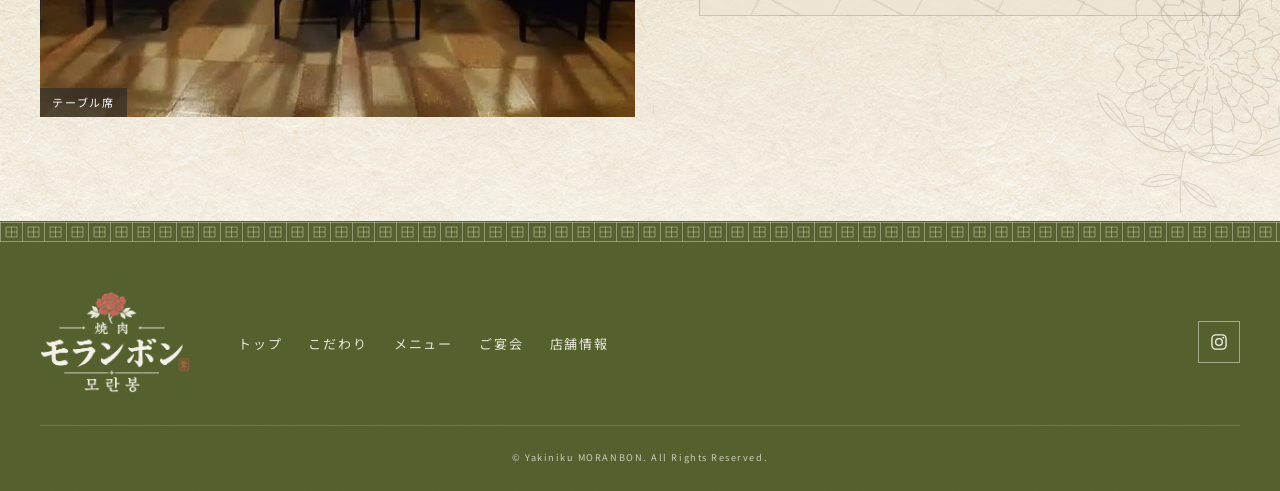
==== commit a769a108: "ネット予約システム v1（予約・キャンセル・管理画面・API・Apps Script） - /reserve/ /reserve/cancel/ /admin/ /privacy/ を追加 - Pag" ====
--- a/index.html
+++ b/index.html
@@ -775,6 +775,12 @@
 .banquet-photo::after{ border-color:rgba(216,199,168,.4); }
 .calli--janchi{ mix-blend-mode:normal; opacity:.08 !important; }
 
+
+/* ネット予約ボタン */
+.shop-net{ grid-column:1 / -1; }
+.menu-foot{ flex-direction:column; }
+@media (min-width:768px){ .menu-foot{ flex-direction:row; justify-content:center; } }
+.gnav .reserve svg,.drawer .btn svg,.menu-foot .btn svg,.shop-actions .btn svg{ width:18px; height:18px; }
 </style>
 </head>
 
@@ -784,6 +790,7 @@
   <defs>
     <symbol id="peony-line" viewBox="40 30 320 370"><g fill="none" stroke="currentColor" stroke-width="1.5" stroke-linecap="round" stroke-linejoin="round"><path d="M279.3 172.0 Q330.4 163.4 331.9 188.3 Q336.6 190.9 313.2 206.8 Q322.8 233.4 317.5 232.7 Q301.6 252.0 265.4 215.0"/><path d="M286.8 198.2 L298.8 205.4"/><path d="M263.0 218.2 Q309.3 241.3 295.9 262.3 Q298.3 267.2 270.0 266.3 Q262.1 293.5 258.2 289.7 Q234.1 296.0 226.4 244.8"/><path d="M253.6 243.8 L259.1 256.7"/><path d="M222.6 246.1 Q246.5 292.0 223.3 301.1 Q222.3 306.4 200.0 289.0 Q177.7 306.4 176.7 301.1 Q153.5 292.0 177.4 246.1"/><path d="M200.0 261.3 L196.9 274.9"/><path d="M173.6 244.8 Q165.9 296.0 141.8 289.7 Q137.9 293.5 130.0 266.3 Q101.7 267.2 104.1 262.3 Q90.7 241.3 137.0 218.2"/><path d="M146.4 243.8 L135.8 253.0"/><path d="M134.6 215.0 Q98.4 252.0 82.5 232.7 Q77.2 233.4 86.8 206.8 Q63.4 190.9 68.1 188.3 Q69.6 163.4 120.7 172.0"/><path d="M113.2 198.2 L99.2 199.4"/><path d="M120.7 168.0 Q69.6 176.6 68.1 151.7 Q63.4 149.1 86.8 133.2 Q77.2 106.6 82.5 107.3 Q98.4 88.0 134.6 125.0"/><path d="M113.2 141.8 L101.2 134.6"/><path d="M137.0 121.8 Q90.7 98.7 104.1 77.7 Q101.7 72.8 130.0 73.7 Q137.9 46.5 141.8 50.3 Q165.9 44.0 173.6 95.2"/><path d="M146.4 96.2 L140.9 83.3"/><path d="M177.4 93.9 Q153.5 48.0 176.7 38.9 Q177.7 33.6 200.0 51.0 Q222.3 33.6 223.3 38.9 Q246.5 48.0 222.6 93.9"/><path d="M200.0 78.7 L203.1 65.1"/><path d="M226.4 95.2 Q234.1 44.0 258.2 50.3 Q262.1 46.5 270.0 73.7 Q298.3 72.8 295.9 77.7 Q309.3 98.7 263.0 121.8"/><path d="M253.6 96.2 L264.2 87.0"/><path d="M265.4 125.0 Q301.6 88.0 317.5 107.3 Q322.8 106.6 313.2 133.2 Q336.6 149.1 331.9 151.7 Q330.4 176.6 279.3 168.0"/><path d="M286.8 141.8 L300.8 140.6"/><path d="M252.8 180.6 Q299.3 181.4 296.6 202.4 Q299.9 205.0 279.1 215.2 Q280.8 238.3 277.0 236.8 Q260.2 249.8 236.0 210.1"/><path d="M253.8 200.7 L268.5 211.9"/><path d="M233.7 212.1 Q268.8 242.6 253.2 256.9 Q254.1 261.0 231.6 255.5 Q218.0 274.3 216.0 270.6 Q194.9 269.8 201.7 223.9"/><path d="M221.5 228.2 L225.6 246.2"/><path d="M198.7 223.9 Q206.0 269.8 184.9 270.8 Q182.9 274.5 169.2 255.8 Q146.8 261.5 147.6 257.4 Q131.9 243.2 166.7 212.4"/><path d="M179.1 228.3 L170.6 244.8"/><path d="M164.4 210.5 Q140.5 250.3 123.6 237.5 Q119.8 239.0 121.3 215.9 Q100.4 205.9 103.7 203.3 Q100.8 182.3 147.3 181.1"/><path d="M146.5 201.2 L129.4 208.4"/><path d="M146.7 178.1 Q102.8 193.3 98.1 172.6 Q94.2 171.3 110.2 154.6 Q100.7 133.5 104.8 133.6 Q116.1 115.6 152.5 144.6"/><path d="M138.9 159.5 L121.2 154.0"/><path d="M154.0 142.0 Q110.6 125.3 120.3 106.5 Q118.1 103.0 141.1 100.4 Q147.4 78.2 150.5 80.9 Q170.7 74.4 179.9 120.0"/><path d="M159.9 122.7 L149.9 107.1"/><path d="M182.8 118.9 Q160.2 78.3 179.8 70.1 Q180.3 66.0 199.6 78.9 Q218.7 65.8 219.3 69.9 Q239.0 77.9 216.8 118.8"/><path d="M199.7 108.0 L202.0 89.7"/><path d="M219.6 119.8 Q228.5 74.2 248.7 80.5 Q251.8 77.7 258.3 99.9 Q281.3 102.2 279.1 105.8 Q289.0 124.5 245.8 141.5"/><path d="M239.6 122.3 L253.2 109.8"/><path d="M247.3 144.1 Q283.4 114.9 294.9 132.7 Q299.0 132.6 289.7 153.8 Q305.8 170.4 301.9 171.7 Q297.4 192.4 253.4 177.6"/><path d="M261.0 159.0 L279.5 158.1"/><path d="M234.9 173.0 Q271.4 168.4 270.6 187.8 Q273.1 189.3 257.2 201.1 Q255.9 220.9 253.3 219.6 Q237.4 230.8 221.4 197.7"/><path d="M235.3 189.3 L249.6 199.0"/><path d="M219.4 199.1 Q245.7 224.8 230.1 236.3 Q230.5 239.2 211.3 234.1 Q195.0 245.4 194.4 242.6 Q175.8 237.2 191.7 204.0"/><path d="M207.0 209.6 L208.3 226.8"/><path d="M189.3 203.3 Q185.6 239.9 166.9 234.8 Q164.9 237.0 156.9 218.8 Q137.9 213.1 139.8 210.9 Q132.4 192.9 168.3 184.7"/><path d="M173.4 200.2 L160.7 211.9"/><path d="M167.3 182.4 Q136.4 202.4 128.7 184.6 Q125.8 184.3 135.0 166.7 Q127.6 148.4 130.5 148.4 Q139.9 131.4 168.7 154.4"/><path d="M159.8 168.0 L142.8 165.4"/><path d="M169.9 152.2 Q135.0 140.4 144.1 123.3 Q142.5 120.9 162.0 117.1 Q171.8 99.9 173.5 102.2 Q192.7 99.0 192.7 135.8"/><path d="M176.5 137.3 L167.9 122.4"/><path d="M195.2 135.3 Q182.6 100.8 201.7 97.2 Q202.6 94.4 217.6 107.3 Q237.2 104.2 236.5 107.0 Q251.0 120.0 222.2 142.9"/><path d="M210.9 131.3 L217.2 115.2"/><path d="M224.1 144.6 Q243.3 113.2 257.9 125.9 Q260.7 124.9 260.0 144.7 Q274.7 158.1 272.0 159.3 Q270.9 178.7 235.0 170.5"/><path d="M237.1 154.4 L253.5 149.3"/><path d="M218.7 176.6 Q243.8 179.6 239.5 193.1 Q240.8 194.4 227.8 200.0 Q221.2 212.5 220.1 211.1 Q206.3 214.4 205.2 189.1"/><path d="M215.5 186.7 L223.7 197.2"/><path d="M203.6 189.5 Q213.6 212.8 199.7 215.8 Q199.2 217.5 187.9 209.1 Q173.8 209.7 174.4 207.9 Q164.6 197.6 186.1 184.1"/><path d="M193.3 191.8 L188.3 204.1"/><path d="M184.9 182.8 Q169.7 203.1 160.2 192.6 Q158.5 193.1 160.1 179.1 Q152.6 167.1 154.4 166.8 Q158.4 153.2 180.9 164.9"/><path d="M177.8 175.0 L164.6 176.9"/><path d="M181.3 163.4 Q156.2 160.4 160.5 146.9 Q159.2 145.6 172.2 140.0 Q178.8 127.5 179.9 128.9 Q193.7 125.6 194.8 150.9"/><path d="M184.5 153.3 L176.3 142.8"/><path d="M196.4 150.5 Q186.4 127.2 200.3 124.2 Q200.8 122.5 212.1 130.9 Q226.2 130.3 225.6 132.1 Q235.4 142.4 213.9 155.9"/><path d="M206.7 148.2 L211.7 135.9"/><path d="M215.1 157.2 Q230.3 136.9 239.8 147.4 Q241.5 146.9 239.9 160.9 Q247.4 172.9 245.6 173.2 Q241.6 186.8 219.1 175.1"/><path d="M222.2 165.0 L235.4 163.1"/><path d="M206.0 170.0 Q213.4 165.9 217.6 173.6"/><path d="M204.6 173.9 Q212.9 175.4 211.2 184.1"/><path d="M201.0 175.9 Q206.4 182.5 199.5 188.0"/><path d="M197.0 175.2 Q196.9 183.7 188.1 183.5"/><path d="M194.4 172.1 Q188.8 178.5 182.2 172.7"/><path d="M194.4 167.9 Q186.0 169.3 184.6 160.6"/><path d="M197.0 164.8 Q189.7 160.5 194.3 152.9"/><path d="M201.0 164.1 Q198.2 156.1 206.6 153.2"/><path d="M204.6 166.1 Q207.6 158.2 215.8 161.4"/><path d="M200 298 C 198 330, 206 352, 214 386"/><path d="M196 300 Q157.2 267.3 110 286 Q148.8 318.7 196 300"/><path d="M196 300 L131.5 289.5"/><path d="M110 286 Q94.2 253.2 58 250 Q73.8 282.8 110 286"/><path d="M110 286 L71.0 259.0"/><path d="M204 300 Q253.2 316.5 292 282 Q242.8 265.5 204 300"/><path d="M204 300 L270.0 286.5"/><path d="M292 282 Q329.4 277.7 346 244 Q308.6 248.3 292 282"/><path d="M292 282 L332.5 253.5"/><path d="M203 336 Q169.9 333.4 150 360 Q183.1 362.6 203 336"/><path d="M203 336 L163.2 354.0"/><path d="M206 342 Q227.7 368.7 262 366 Q240.3 339.3 206 342"/><path d="M206 342 L248.0 360.0"/></g></symbol>
     <symbol id="i-phone" viewBox="0 0 24 24"><path fill="none" stroke="currentColor" stroke-width="1.6" d="M6.6 3.5h3l1.4 4.1-2 1.4a12 12 0 0 0 6 6l1.4-2 4.1 1.4v3a1.6 1.6 0 0 1-1.7 1.6A16.5 16.5 0 0 1 5 5.2 1.6 1.6 0 0 1 6.6 3.5z"/></symbol>
+    <symbol id="i-cal" viewBox="0 0 24 24"><rect x="3.5" y="5" width="17" height="15.5" fill="none" stroke="currentColor" stroke-width="1.6"/><path d="M3.5 10h17M8 3v4M16 3v4" fill="none" stroke="currentColor" stroke-width="1.6"/></symbol>
     <symbol id="i-pin" viewBox="0 0 24 24"><path fill="none" stroke="currentColor" stroke-width="1.6" d="M12 21s-6.5-6.2-6.5-11.2a6.5 6.5 0 0 1 13 0C18.5 14.8 12 21 12 21z"/><circle cx="12" cy="9.8" r="2.4" fill="none" stroke="currentColor" stroke-width="1.6"/></symbol>
     <symbol id="i-insta" viewBox="0 0 24 24"><rect x="3.5" y="3.5" width="17" height="17" rx="4.5" fill="none" stroke="currentColor" stroke-width="1.6"/><circle cx="12" cy="12" r="4" fill="none" stroke="currentColor" stroke-width="1.6"/><circle cx="17.2" cy="6.8" r="1.1" fill="currentColor"/></symbol>
   </defs>
@@ -806,8 +813,8 @@
         <li><a href="#banquet">ご宴会</a></li>
         <li><a href="#shop">店舗情報</a></li>
       </ul>
-      <a class="reserve" href="#shop">
-        <svg aria-hidden="true"><use href="#i-phone"/></svg>ご予約・お問い合わせ
+      <a class="reserve" href="/reserve/">
+        <svg aria-hidden="true"><use href="#i-cal"/></svg>ネット予約
       </a>
     </nav>
 
@@ -827,7 +834,8 @@
       <li><a href="#banquet">ご宴会<small>연회</small></a></li>
       <li><a href="#shop">店舗情報<small>매장</small></a></li>
     </ul>
-    <a class="btn btn--fill" href="tel:0268224129">お電話でのご予約 0268-22-4129</a>
+    <a class="btn btn--fill" href="/reserve/"><svg aria-hidden="true"><use href="#i-cal"/></svg>ネットで予約する</a>
+    <a class="btn btn--line" href="tel:0268224129" style="margin-top:10px">お電話でのご予約 0268-22-4129</a>
   </div>
 </div>
 
@@ -979,7 +987,8 @@
     </ul>
 
     <div class="menu-foot">
-      <a class="btn btn--fill" href="tel:0268224129"><svg aria-hidden="true"><use href="#i-phone"/></svg>お電話でご予約 0268-22-4129</a>
+      <a class="btn btn--fill" href="/reserve/"><svg aria-hidden="true"><use href="#i-cal"/></svg>ネットで予約する</a>
+      <a class="btn btn--line" href="tel:0268224129"><svg aria-hidden="true"><use href="#i-phone"/></svg>お電話でご予約 0268-22-4129</a>
     </div>
   </div>
   <img class="calli calli--mat" src="images/calli-mat.png" alt="" width="420" height="590" aria-hidden="true" loading="lazy">
@@ -1043,7 +1052,8 @@
         </dl>
 
         <div class="shop-actions">
-          <a class="btn btn--fill" href="tel:0268224129"><svg aria-hidden="true"><use href="#i-phone"/></svg>電話で予約する</a>
+          <a class="btn btn--fill shop-net" href="/reserve/"><svg aria-hidden="true"><use href="#i-cal"/></svg>ネットで予約する（24時間受付）</a>
+          <a class="btn btn--line" href="tel:0268224129"><svg aria-hidden="true"><use href="#i-phone"/></svg>電話で予約する</a>
           <a class="btn btn--line" href="https://www.google.com/maps/search/?api=1&amp;query=%E9%95%B7%E9%87%8E%E7%9C%8C%E4%B8%8A%E7%94%B0%E5%B8%82%E4%B8%AD%E5%A4%AE2-13-10" target="_blank" rel="noopener">Googleマップで見る</a>
         </div>
 
@@ -1084,8 +1094,8 @@
 
 <!-- スマホ用 固定予約バー -->
 <div class="sp-cta" aria-label="ご予約">
-  <a href="tel:0268224129" class="sp-cta-tel"><svg aria-hidden="true"><use href="#i-phone"/></svg>電話で予約</a>
-  <a href="#shop" class="sp-cta-map"><svg aria-hidden="true"><use href="#i-pin"/></svg>アクセス</a>
+  <a href="/reserve/" class="sp-cta-tel"><svg aria-hidden="true"><use href="#i-cal"/></svg>ネット予約</a>
+  <a href="tel:0268224129" class="sp-cta-map"><svg aria-hidden="true"><use href="#i-phone"/></svg>電話で予約</a>
 </div>
 
 <div class="toast" role="status" aria-live="polite"></div>
